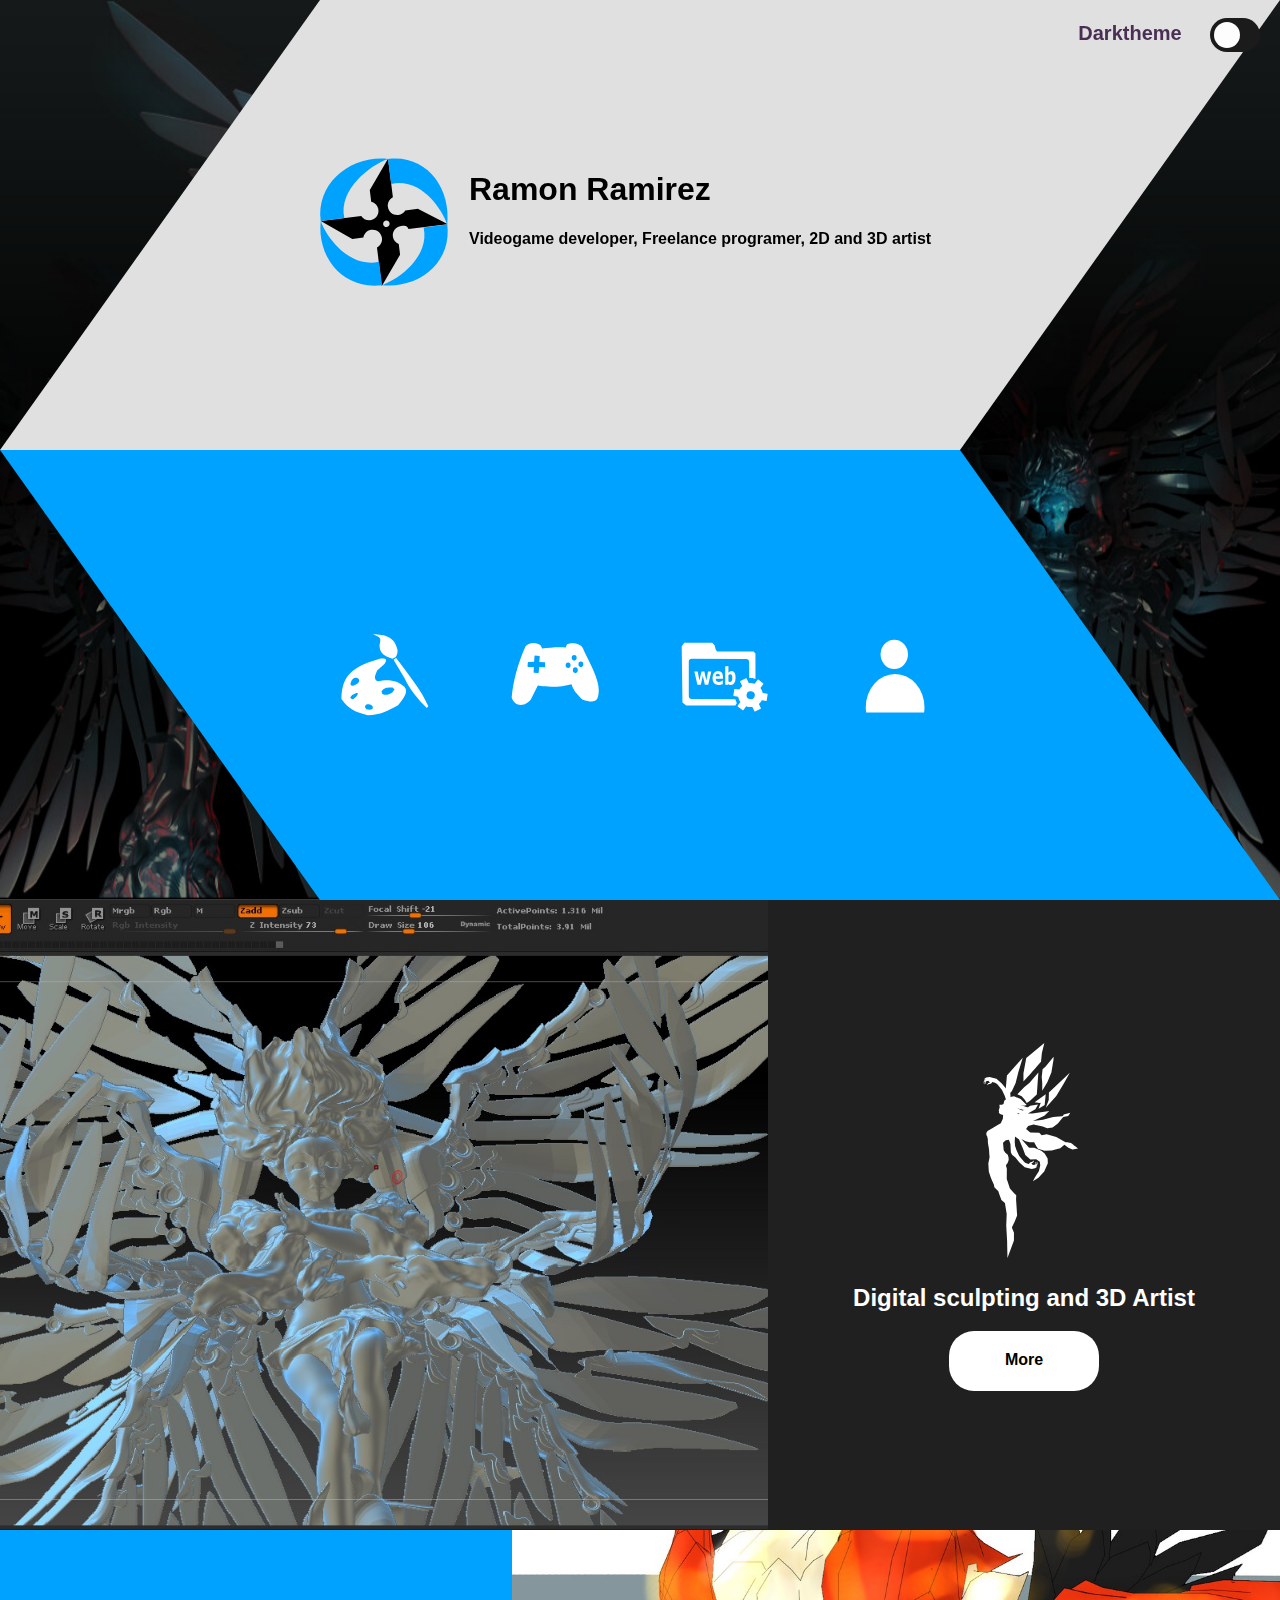
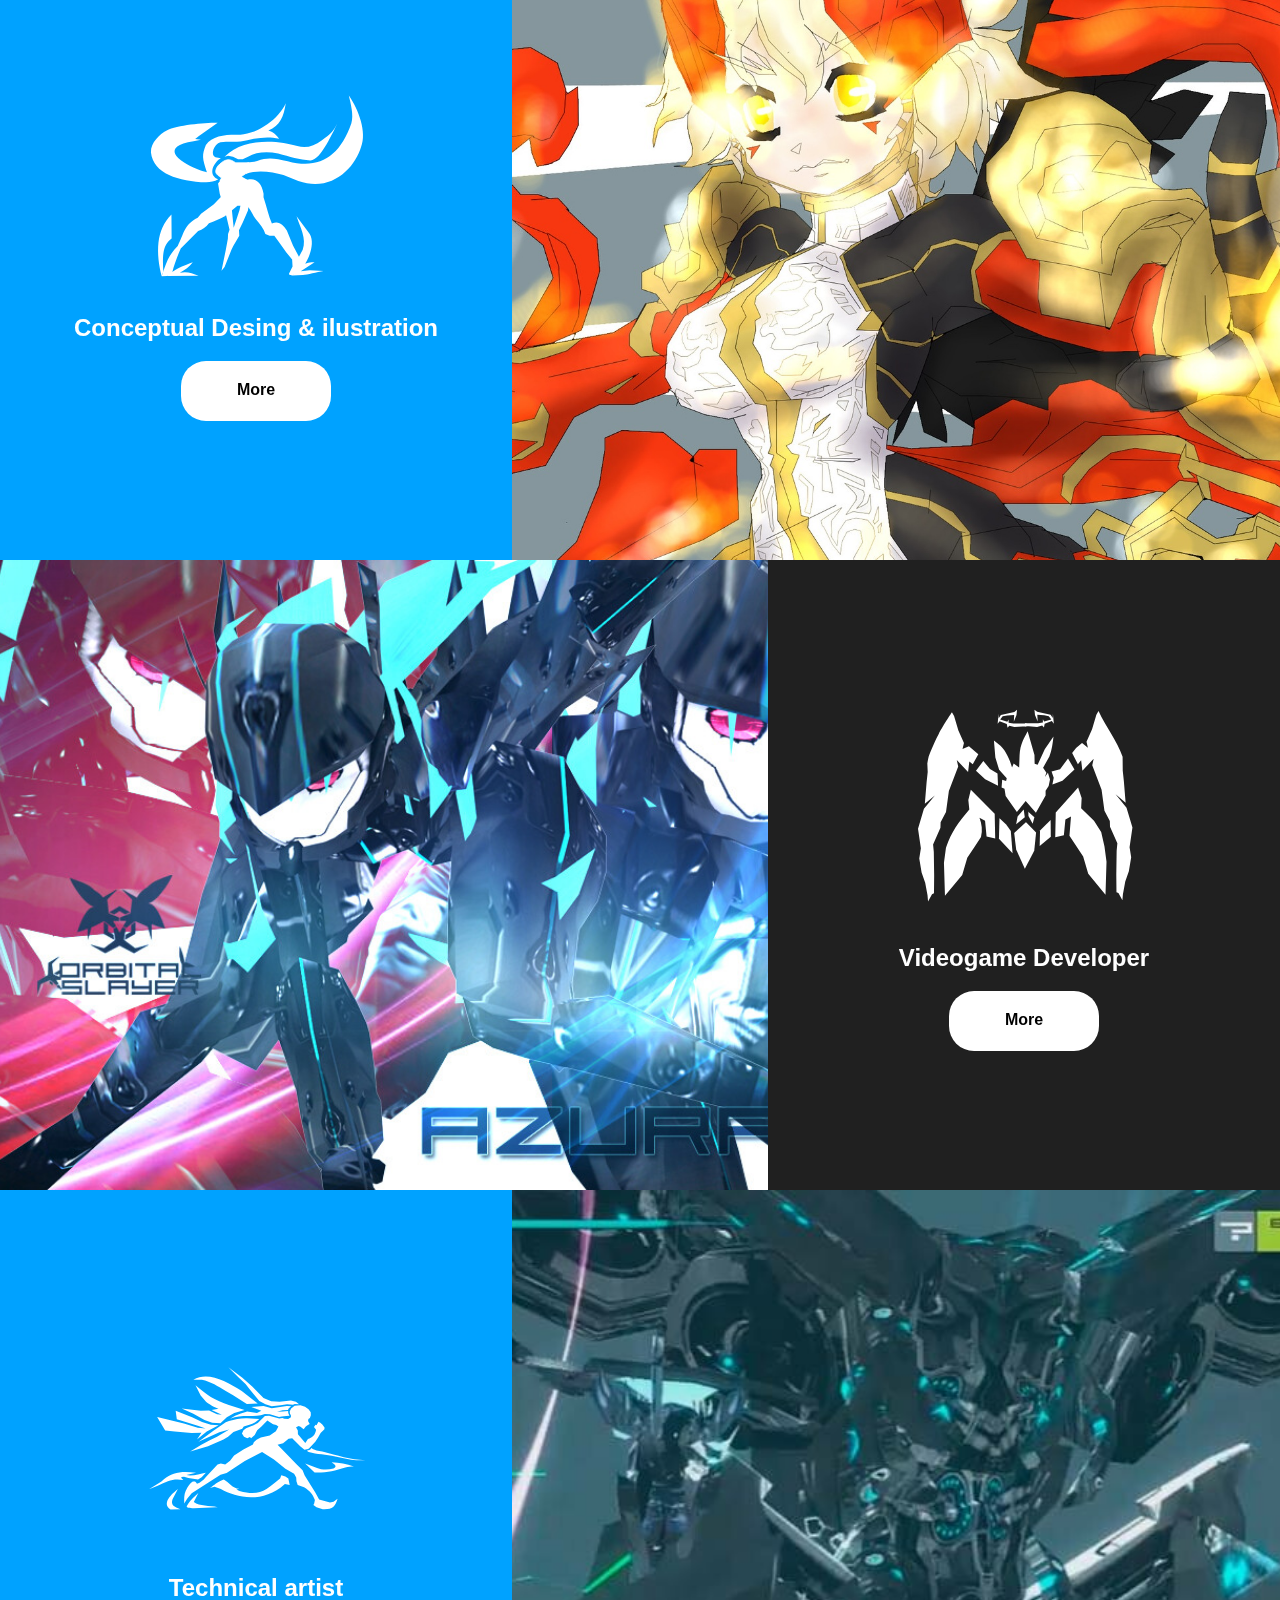
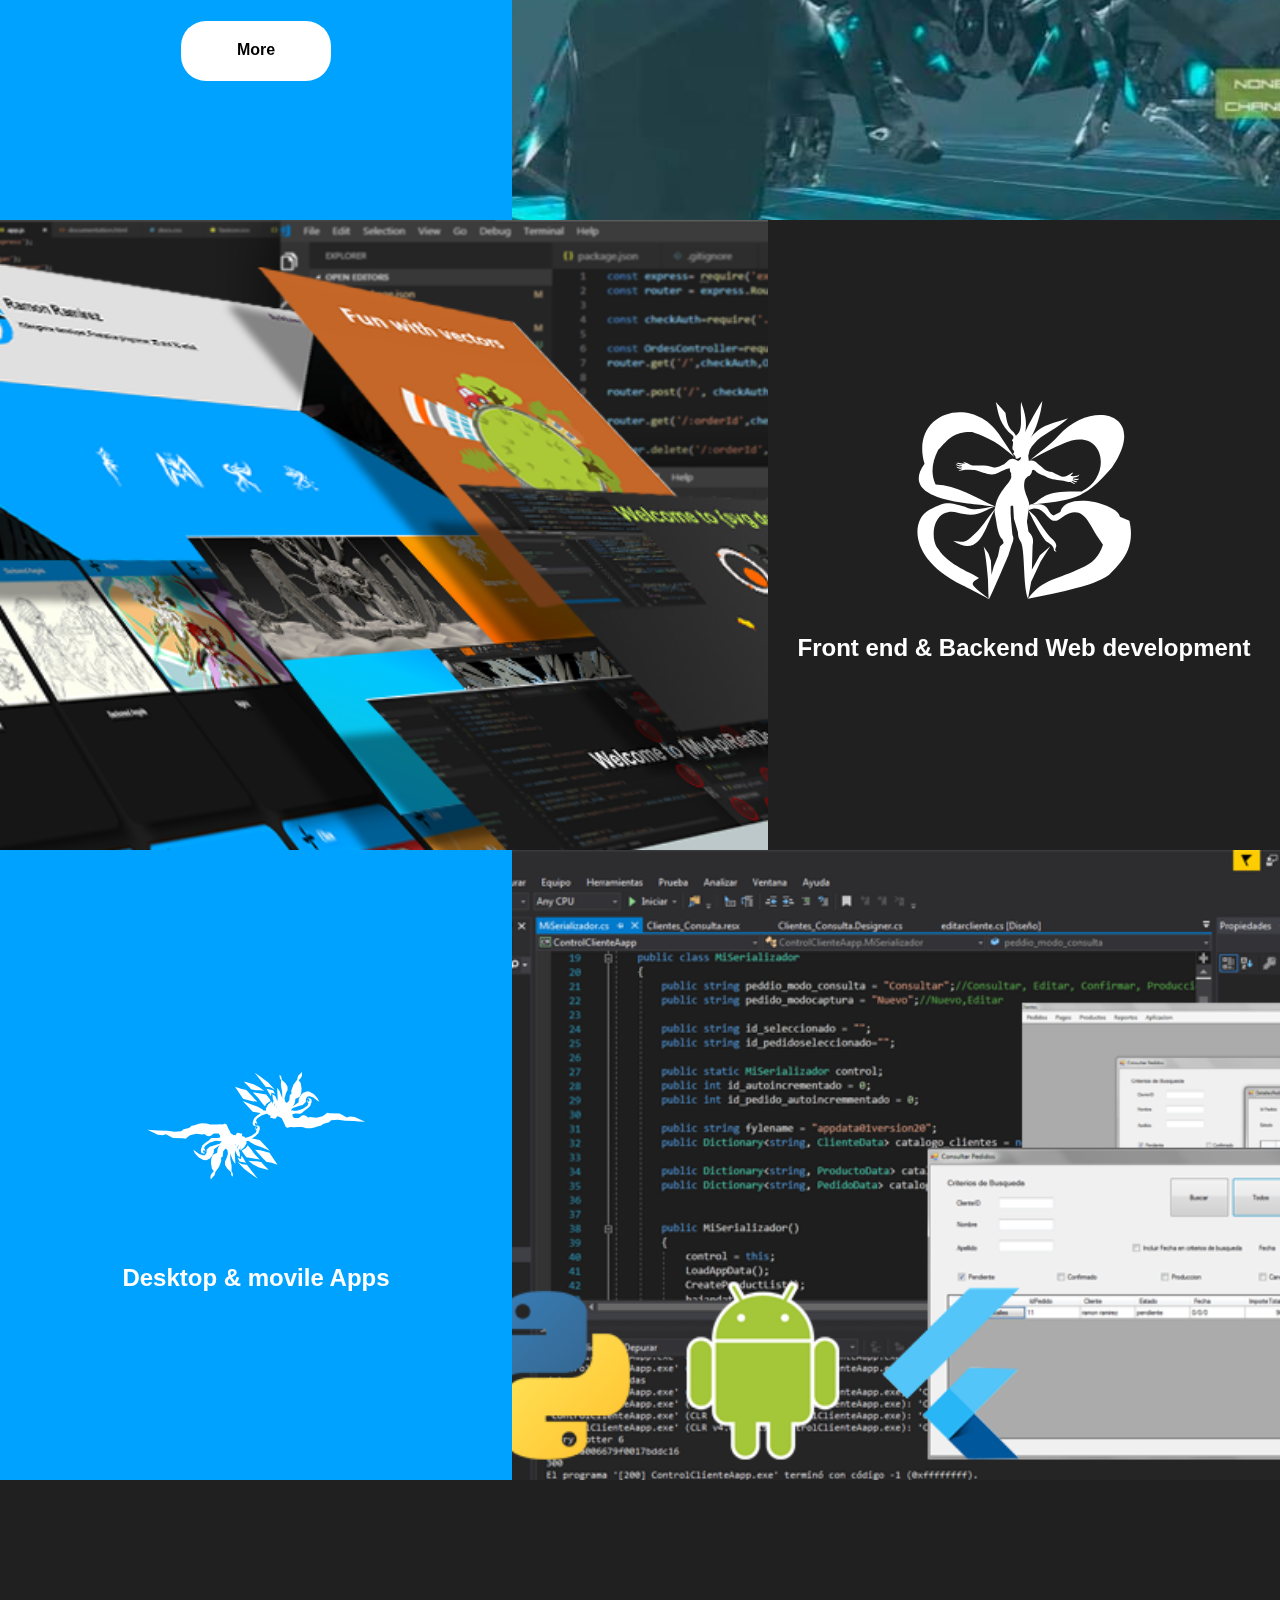
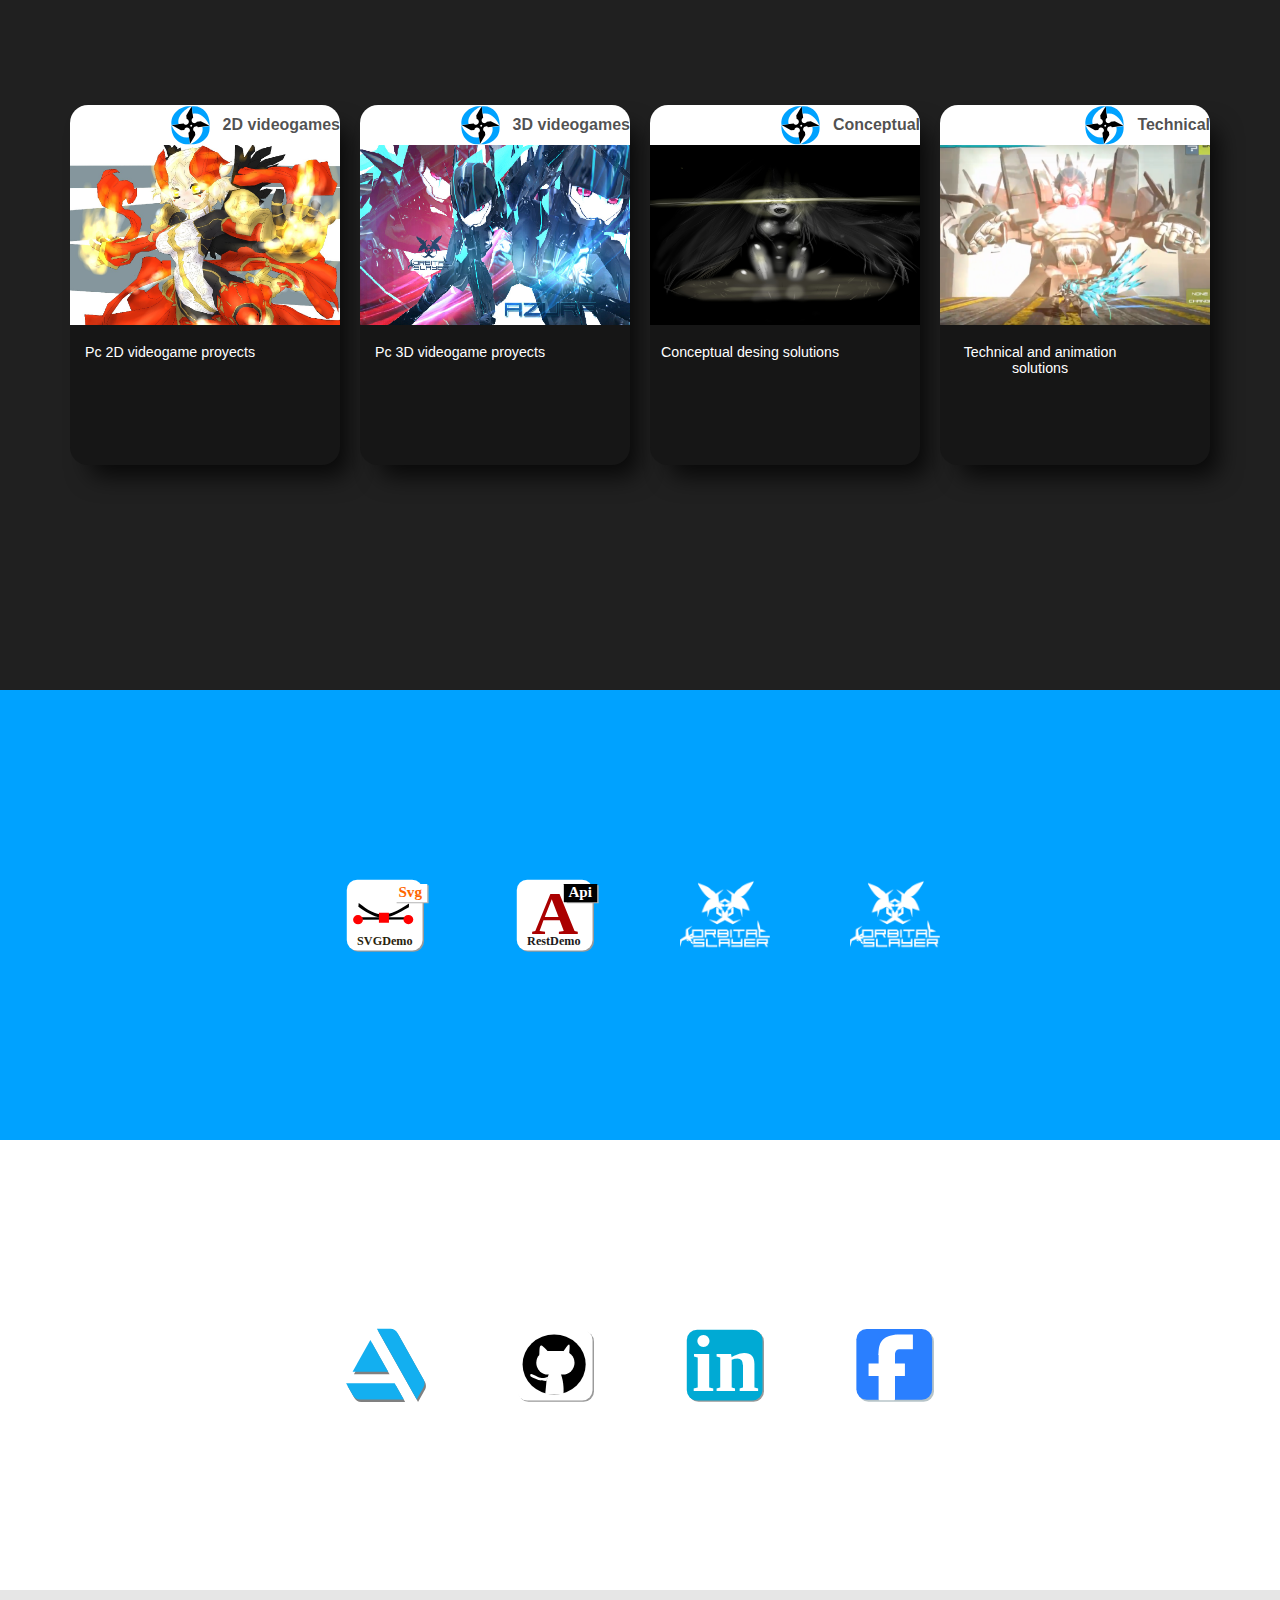
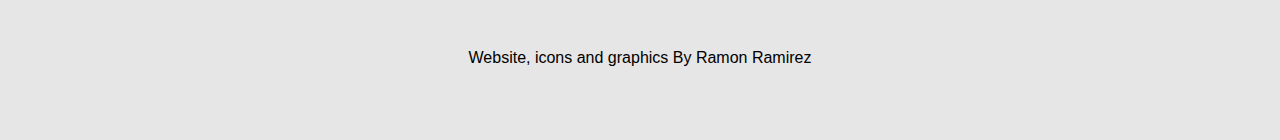
==== index.html @ 560dc627 "no relative paths" ====
<!DOCTYPE html>
<html lang="en">
<head>
    <meta charset="UTF-8">
    <meta name="viewport" content="width=device-width, initial-scale=1.0">
    <meta http-equiv="X-UA-Compatible" content="ie=edge">
    <title>Ramon Ramirez</title>
    <link rel="shortcut icon" type="image/png" href="favicon.png"/>
    <link rel="stylesheet" href="main.css">
    <link rel="stylesheet" href="slider.css">
    <link rel="stylesheet" href="cards.css">
    <link rel="stylesheet" href="zb_cards.css">
    <script src="darktheme.js" type="text/javascript"></script>
    <script src="scrollsections.js" type="text/javascript"></script>
    
</head>
<body id="viewport_object">    
    <div class=backgrond> 
            <img class="bg"  src="zb/zb5.png" alt="back">
            

    </div>  
    <div class=backgrond2 style="display:none"> 
        
    </div>    
    <div class="maincontainer">
        <div class="sliderbox" id="sliderbox" >
                    <div class="blurslidertextbox">
                        <h2 class="slidertext">Darktheme</h2>
                    </div>
                    <label class="switch">
                        <input type="checkbox" id="darktheme" onclick="filterOn()">
                        <span class="slider round"></span>
                    </label>                            
        </div>            
        <div class="mainpageheader gray" id="header">


            <div class="iconholder">
                <img class="icon" src="mainlogos/rouge2.svg" alt="icono.png">
                
            </div>
            <div class="title">
                <h1 class="pading maintitle">Ramon Ramirez</h1>
                <h2 class="pading mainsubtitle">Videogame developer, Freelance programer, 2D and 3D artist</h1>
            </div>            
            
        </div>
        <div class="paravelium blue">
                
                        <a class="smallicon" onclick="scrolltodesired('desing')" >
                            <img class="smallicon animated" src="zb/logos/art.svg" alt="icono.png">
                        </a>
                        <a class="smallicon" onclick="scrolltodesired('videogames')">
                            <img class="smallicon animated" src="zb/logos/games.svg" alt="icono.png">
                        </a>
                        <a class="smallicon" onclick="scrolltodesired('webdemos')">
                            <img class="smallicon animated" src="zb/logos/projectsicon.svg" alt="icono.png">
                        </a>
                        <a class="smallicon" onclick="scrolltodesired('social')">
                            <img class="smallicon animated" src="zb/logos/bioicon1.svg" alt="icono.png">
                        </a>
                             

        </div>
        <div class="zbcontainer" id="desing">
                <div class="zbcard" >
                        
                        <div class="midle_img">
                            <img class="zb_image" src="zb/zb1.png"></img>
            
                        </div>
                        <div class="midle black">
                                <img class="zb_logo" src="zb/logos/fairy.svg" alt="">
                                <h2>Digital sculpting and 3D Artist</h2>
                                <a class="mybuton white" href="sculpture.html">More</a>
                        </div>
                </div>
                <div class="zbcard" >
                        
                        
                        <div class="midle blue">
                                <img class="zb_logo" src="zb/logos/knifelady.svg" alt="">
                                <h2>Conceptual Desing & ilustration</h2>
                                <a class="mybuton white" href="drawworkshop.html">More</a>
                        </div>
                        <div class="midle_img">
                                <img class="zb_image" src="dw/dwimagetest.jpg"></img>
                
                        </div>
                </div>
                <div class="zbcard" id="videogames" >
                        
                        <div class="midle_img">
                            <img class="zb_image" src="img/games1.jpg"></img>
            
                        </div>
                        <div class="midle black">
                                <img class="zb_logo" src="zb/logos/golem.svg" alt="">
                                <h2>Videogame Developer</h2>
                                <a class="mybuton white" href="videogames.html">More</a>
                        </div>
                </div> 
                <div class="zbcard" >
                        
                        
                        <div class="midle blue">
                                <img class="zb_logo" src="zb/logos/hastelady.svg" alt="">
                                <h2>Technical artist</h2>
                                <a class="mybuton white" href="technicalartist.html">More</a>
                        </div>
                        <div class="midle_img">
                                <img class="zb_image" src="img/techartist.jpg"></img>
                
                        </div>
                    </div>
                <a class="zbcard">
                    <div class="midle_img">
                            <img class="zb_image" src="img/webfile.png"></img>
            
                    </div>
                    <div class="midle black">
                        <img class="zb_logo" src="zb/logos/hada.svg" alt="">
                        <h2>Front end & Backend Web development</h2>
                    </div>
                </a>  
                <a class="zbcard" >
                    <div class="midle blue">
                        <img class="zb_logo" src="zb/logos/twinfairies.svg" alt="">
                        <h2>Desktop & movile Apps</h2>
                    </div>
                    <div class="midle_img">
                        <img class="zb_image" src="img/desktopapps.png"></img>
            
                    </div>
                        
                </a>
                
        </div>
        <div class="cardcontainer black">
                <a class="card" >
                    <div class="card_title white">
                        <img class="card_icon" src="mainlogos/rouge2.svg" alt="icono.png">
                        <h3 class="card_title_text">2D videogames</h3>
                    </div>
                    <div class="cardimage_holder">
                        <img class="cardimage" src="img/carddraw.jpg" alt="cardimage">
    
                    </div>
                    <div class="card_content">
                        <p>Pc 2D videogame proyects</p>
                    </div>
                </a>
                <a class="card" >
                    <div class="card_title white">
                        <img class="card_icon" src="mainlogos/rouge2.svg" alt="icono.png">
                        <h3 class="card_title_text">3D videogames</h3>
                    </div>
                    <div class="cardimage_holder">
                        <img class="cardimage" src="img/cardgames.png" alt="cardimage">
        
                    </div>
                    <div class="card_content">
                        <p>Pc 3D videogame proyects</p>
                    </div>
                </a>  
                <a class="card" >
                    <div class="card_title white">
                        <img class="card_icon" src="mainlogos/rouge2.svg" alt="icono.png">
                        <h3 class="card_title_text">Conceptual</h3>
                    </div>
                    <div class="cardimage_holder">
                        <img class="cardimage" src="dw/d27.jpg" alt="cardimage">
            
                    </div>
                    <div class="card_content">
                        <p>Conceptual desing solutions</p>
                    </div>
                </a>
                <a class="card" >
                    <div class="card_title white" >
                        <img class="card_icon" src="mainlogos/rouge2.svg" alt="icono.png">
                        <h3 class="card_title_text">Technical</h3>
                    </div>
                    <div class="cardimage_holder">
                        <img class="cardimage" src="img/bot_card.png" alt="cardimage">
                    </div>
                    <div class="card_content">
                        <p>Technical and animation solutions</p>
                    </div>
                </a>
                
                 
                                                        
                                
        </div>         
        <div class="container blue" id="webdemos">
            <div class="projects" >
                <a class="smallicon" href="https://thatsun.github.io/svgtest/" target="_blank">
                    <img class="smallicon animated" src="img/svgdemo.svg" alt="icono.png">
                </a>
                <a class="smallicon" href="https://myapirestdemo.herokuapp.com/" target="_blank">
                    <img class="smallicon animated" src="img/apirestdemo.svg" alt="icono.png">
                </a>
                <a class="smallicon">
                    <img class="smallicon animated" src="img/ob2_white1.png" alt="icono.png">
                </a>
                <a class="smallicon">
                    <img class="smallicon animated" src="img/ob2_white1.png" alt="icono.png">
                </a>
            </div>               
                
        </div>
        <div class="container black" id="miscelaneous" style="display: none">
                <div class="projects" >
                    <a class="smallicon">
                        <img class="smallicon animated" src="img/ob2_white1.png" alt="icono.png">
                    </a>
                    <a class="smallicon">
                        <img class="smallicon animated" src="img/ob2_white1.png" alt="icono.png">
                    </a>
                    <a class="smallicon">
                        <img class="smallicon animated" src="img/ob2_white1.png" alt="icono.png">
                    </a>
                    <a class="smallicon">
                        <img class="smallicon animated" src="img/ob2_white1.png" alt="icono.png">
                    </a>
                </div>               
                    
        </div>
        <div class="container" id="social" >
            <div class="projects">
                <a class="smallicon" href="https://www.artstation.com/ramonramirez" target="_blank" >
                    <img class="smallicon animated" src="img/artsattion1.svg" alt="icono.png">
                </a>
                <a class="smallicon" href="https://github.com/thatsun" target="_blank">
                    <img class="smallicon animated" src="img/git_icon.svg" alt="icono.png">
                </a>
                <a class="smallicon" href="https://www.linkedin.com/in/ramon-ramirez-82a040b2/" target="_blank">
                    <img class="smallicon animated" src="img/linkedin_icon.svg" alt="icono.png">
                </a>
                <a class="smallicon" href="https://www.facebook.com/luxzord122" target="_blank">
                    <img class="smallicon animated" src="img/facebook_icon2.svg" alt="icono.png">
                </a>
            </div>               
                    
        </div>        
        <div class="container blue" id="about" style="display: none">

            <div class="projects">
                <a class="smallicon" href="/pdf/cv2020ramonramirez.pdf" target="_blank">
                    <img class="smallicon animated" src="img/cvcoder_icon.svg" alt="cv.svg">
                </a>
                <a class="smallicon" href="/pdf/cv2020ramonramirezartes.pdf" target="_blank">
                    <img class="smallicon animated" src="img/cvartist_icon.svg" alt="cv.svg">
                </a>
                <a class="smallicon" href="/gameplay.html" target="_blank">
                    <img class="smallicon animated" src="img/videoreel_icon.svg" alt="icono.png">
                </a>               
            </div>
            
            
        </div>  
        
                                             
                    
        
        <div class="foooter" id="footer">
            <p>Website, icons and graphics By Ramon Ramirez</p>
            

        </div>
    

    </div>
    

    
    
</body>
</html>
---- main.css ----
html,body{

    margin: 0;
    padding: 0;
    font-family: sans-serif;    
    width: 100%;
    scroll-behavior: smooth;
}
html{
    
    background-color: rgb(255, 255, 255);

}
body{
    background-color: rgb(219, 231, 228);
    
    height: auto;
   

}
.videocontainer{
    display: flex;
    flex-direction: row;
    justify-content: center;
    text-align: center;
    align-items: center;
    background-color: black;
}
.pulpito{
    position: absolute;
    left: 0;
    bottom: 0;
    height: 20vh;
    margin: 0;
    padding: 0;
    display: none;
    transform: translate(-20px,0px);
    opacity: 0;
    transition: 0.5s;
    
}
.pulpito:hover{
    opacity: 1;
    transition: 0.5s;
}
.backgrond{
    position: fixed;
    top: 0;
    left: 0;
    z-index: 500;
    width: 100%;
    height: 100%;
    margin: 0;
    padding: 0;
   
    
}
.backgrond2{
    position: fixed;
    top: 0;
    left: 0;
    z-index: 799;
    width: 100%;
    height: 100%;
    margin: 0;
    padding: 0;
    overflow: hidden;
    background-color: rgba(19, 19, 19, 0.685);
    overflow: hidden;
    display: flex;
    justify-content: center;
    flex-direction: column;
}
.bg{    
    top: 0;
    left: 0;    
    width: 100%;
    height: 100%;
    margin: 0;
    padding: 0;
}
.myheader,.foooter, .container,.projects{
    display: flex;
    flex-direction: row;
    align-content: center;
    justify-content: center;
    text-align: center;  
    align-items: center;
    flex-wrap: wrap;   
    
}
.foooter{
    display: flex;
    flex-direction: column;
    text-align: center;
    justify-content: center;
    
    
}
.foooter > p{
    line-height: 20px;
    height: 34px;
    padding: 0;
    margin: 0;
    font-size: 1em;

}
.maincontainer{    
    padding: 0;
    margin: 0;
    width: 100%;
    height: auto;
    position: absolute;
    z-index: 801;
    display: flex;
    flex-direction: column;
    
    
}
.mainpageheader{
    display: flex;
    flex-direction: row;
    align-content: center;
    justify-content: center;
    text-align: center;  
    align-items: center;
    height: 50vh;
    width: 100%;
    margin: 0;
    padding: 0;
    overflow: hidden;
    flex-wrap: wrap;
}
.paravelium{
    display: flex;
    flex-direction: row;
    align-content: left;
    justify-content: center;
    text-align: center;  
    align-items: center;
    height: 50vh;
    width: 100%;
    margin: 0;
    padding: 0;
    overflow: hidden;
    flex-wrap: wrap;
    clip-path: polygon(0% 0%, 75% 0%, 100% 100%, 25% 100%);
}
.p{
    text-decoration: none;
}
.orange{
    background-color: rgb(19, 147, 197);
    color: white;
}
.gray{
    background-color: rgb(224, 224, 224);
    clip-path: polygon(25% 0%, 100% 0%, 75% 100%, 0% 100%);
}
.grey{
    background-color: rgb(24, 24, 24);
    color: rgb(0, 0, 0);
}
.white{
    background-color: rgb(255, 255, 255);
    color: rgb(0, 0, 0);
}
.black{
    background-color: rgb(32, 32, 32);
    color: white;
}
.blue{
    background-color: rgb(0, 162, 255);
    color: white;
    font-weight: bold;
}
.red{
    background-color: rgb(216, 14, 14);
    color: white;
    font-weight: bold;
}
.redish{
    background-color: rgb(180, 28, 8);
    color: white;
    font-weight: bold;
}
.title{
    width: 40vw;
    height: auto;
    max-height: 20vh;
    min-height: 150px;
    
    justify-content: left;
    align-content: right;
    text-align: left;
    display: block;
}
.pading{
    padding-left: 10px;
}
.container{
    height: 50vh;
    width: 100%;
    margin: 0;
    padding: 0;
    min-height: 50vh;
    overflow: hidden;
    

}
.myheader,.foooter{
    
    height: auto;
    max-height: 20vh;
    min-height: 150px;
}
.myheader{
    background-color: rgb(223, 223, 223);
}
.foooter{   
    
    background-color: rgb(230, 230, 230);
    
}
.gradientsilver{
    background: rgb(156,156,156);
    background: linear-gradient(56deg, rgba(156,156,156,1) 0%, rgba(177,177,177,1) 13%, rgba(199,199,199,1) 81%, rgba(223,223,223,1) 100%);

}
.iconholder,.icon{
    height: auto;
    max-height: 20vh;
    min-height: 150px;

}
.projects{
    height: 10vh;
    width: 100vw;
    padding: 0;
    margin: 0;

}

.smallicon{
    height: 10vh;
    height: 10vh;

}
.animated{
    
    transform: scale(1);
    padding-left: 40px;
    padding-right: 40px;
    transition: 0.5s;
    background-color: rgba(0, 0, 0, 0);
}
.animated:hover{
    cursor: pointer;
    transform: scale(1.5);    
    transition: 0.5s;
}
a{
    text-decoration: none;
    
}
.mainsubtitle{
    font-size: 1em;

}
@media only screen and (max-width: 1000px) {
    .maintitle{
        font-size: 1.8em;
        line-height: 1.5em;
        padding: 0;
        margin: 0;

    }
    .mainsubtitle{
        font-size: 0.9em;
        padding: 0;
        margin: 0;

    }
    .title{
        width: 80vw;
        height: 15vh;        
        text-align: center;        
        display: block;
        
        
         
    }
    .myheader{
       
        height: auto;
        max-height: 80vh;
        min-height: 80vh;   
        flex-direction: column;
        
    }
    .icon,.iconholder{        
        height: auto;
        max-height: 50vh;
        min-height: 50vh;  
        width: 50vh;

    }
    .smallicon{
        height: 20vh;
        width: 20vh;

    }
    .projects{
        flex-wrap: wrap;
    }
    .animated{
        height: 10vw;
        width: 10vw;

    }
    .animated{
    
        transform: scale(1);
        padding-left: 5vw;
        padding-right: 5vw;
        transition: 0.5s;
        background-color: rgba(0, 0, 0, 0);
    }
    .container,.mainpageheader{
        height: 70vh;
    }
    .paravelium{
        height: 70vh;
        flex-direction: row;
        justify-content: center;
        clip-path: polygon(0% 0%, 75% 0%, 100% 100%, 25% 100%);
        
    
    }
}

@media only screen and ( max-aspect-ratio: 1/1 ){
    .paravelium{
        height: 70vh;
        flex-direction: column;
        justify-content: center;
        align-content: center;
        text-align: center;
        align-items: center;
        justify-content: center;
        
    
    }
    .maintitle{
        font-size: 1.8em;
        line-height: 1.5em;
        padding: 0;
        margin: 0;

    }
    .mainsubtitle{
        font-size: 0.9em;
        padding: 0;
        margin: 0;

    }
    .title{
        width: 80vw;
        height: 15vh;        
        text-align: center;        
        display: block;
        
        
         
    }
    .myheader{
       
        height: auto;
        max-height: 80vh;
        min-height: 80vh;      
        flex-direction: column;
        
        

    }
    .icon,.iconholder{        
        height: auto;
        max-height: 20vh;
        min-height: 20vh;  
        width: 20vh;

    }
    .smallicon{
        height: 20vw;
        width: 20vw;

    }
    .projects{
        flex-wrap: wrap;
    }
    .animated{
        height: 20vw;
        width: 20vw;

    }
    .animated{
    
        transform: scale(1);
        padding-left: 5px;
        padding-right: 5px;
        transition: 0.5s;
        background-color: rgba(0, 0, 0, 0);
    }
    .container,.mainpageheader{
        height: 100%;
    }
    .gray{
        clip-path: inset(0 0 0 0);
    }

}
@media only screen and ( orientation:portrait ) {
    .maintitle{
        font-size: 1.8em;
        line-height: 1.5em;
        padding: 0;
        margin: 0;

    }
    .mainsubtitle{
        font-size: 0.9em;
        padding: 0;
        margin: 0;

    }
    .title{
        width: 80vw;
        height: 15vh;        
        text-align: center;        
        display: block;
        
        
         
    }
    .myheader{
       
        height: auto;
        max-height: 70vh;
        min-height: 70vh;   
        flex-direction: column;
        

    }
    .icon,.iconholder{        
        height: auto;
        max-height: 40vh;
        min-height: 40vh;  
        width: 40vh;

    }
    .smallicon{
        height: 30vw;
        width: 30vw;

    }
    .projects{
        flex-wrap: wrap;
    }
    .animated{
        height: 20vw;
        width: 20vw;

    }
    .paravelium{
        height: 60vh;
        flex-direction: column;
        align-content: center;
        text-align: center;
        align-items: center;
        justify-content: center;
        clip-path: inset(0 0 0 0);
        
        
    
    }
    .animated{
    
        transform: scale(1);
        padding-left: 5px;
        padding-right: 5px;
        transition: 0.5s;
        background-color: rgba(0, 0, 0, 0);
    }
    .container,.mainpageheader{
        height: 70vh;
    }
    .gray{
        clip-path: inset(0 0 0 0);
    }
    .backgrond2,.bg{
        width: 200%;
        height: 100%;
        position: absolute;
        left: -50%;
    }
}
---- slider.css ----
.switch {
    position: relative;
    display: inline-block;
    width: 60px;
    height: 34px;
}
  
  /* Hide default HTML checkbox */
.switch input {
    opacity: 0;
    width: 0;
    height: 0;
}
  
  /* The slider */
.slider {
    position: absolute;
    cursor: pointer;
    top: 0;
    left: 0;
    right: 0;
    bottom: 0;
    background-color:  rgb(27, 27, 27);
    -webkit-transition: .4s;
    transition: .4s;
}
  
.slider:before {
    position: absolute;
    content: "";
    height: 26px;
    width: 26px;
    left: 4px;
    bottom: 4px;
    background-color:  rgb(253, 253, 253);
    -webkit-transition: .4s;
    transition: .4s;
}
  
input:checked + .slider {
    background-color: rgba(12, 12, 12, 0.87);
}
  
input:focus + .slider {
    box-shadow: 0 0 1px  rgb(44, 46, 44);
}
  
input:checked + .slider:before {
    -webkit-transform: translateX(26px);
    -ms-transform: translateX(26px);
    transform: translateX(26px);
}
  
  /* Rounded sliders */
.slider.round {
    border-radius: 34px;
}
  
.slider.round:before {
    border-radius: 50%;
}
.slidermenu{
    position: absolute;
    display: flex;
    width: 200px;
    flex-direction: column;
    justify-content: right;
    
}
.sliderbox {
    top: 2vh;
    right: 50px;
    position: absolute;
    z-index: 900;
    display: flex;
    width: 250px;
    height: 50px;
    flex-direction: row;
    justify-content: right;
    transform: translate(30px);
    overflow: hidden;
    
}
.slidertext {
    display: block;
    font-family: 'Segoe UI', Tahoma, Geneva, Verdana, sans-serif;
    font-size: 20px;
    width: 200px;
    color: rgb(74, 47, 85);

}
.blurslidertextbox{
    display: flex;
    height: 30px;
    flex-direction: column;
    justify-content: center;
    text-align: center;
    align-content: center;
    transform: translate(20px);


}
@media only screen and ( orientation:portrait ) {
    .slidertext{
        display: none;
        
    }
    .sliderbox{
        width: 100px;
    }
}
---- cards.css ----
.card{
    cursor: pointer;
    border-radius: 2vh;
    height: 360px;    
    width: 270px;    
    display: flex;
    flex-direction: column;
    justify-content: right;
    text-align: center;
    overflow: hidden;

    margin: 10px;

    -webkit-box-shadow: 14px 17px 23px -6px rgba(0,0,0,0.75);
    -moz-box-shadow: 14px 17px 23px -6px rgba(0,0,0,0.75);
    box-shadow: 14px 17px 23px -6px rgba(0,0,0,0.75);

    background-color: rgb(22, 22, 22);
}
.card_title{
    height: 40px;
    width: 270px;
    
    
    display: flex;
    flex-direction: row;
    align-content: center;
    justify-content: right;
    text-align: center;
    align-items: center;

}
.cardimage_holder,.cardimage{
    width: 270px;
    
    height: 180px;
    

}
.card_content{
    margin: 5px;
    width: 250px;
    height: 100px;
    font-size: 0.89em;
    display: flex;
    justify-content: right;
    flex-direction: column;
    margin-left: auto;
    margin-right: auto;
    

}
.card_content > p{
    color: white;
    text-decoration: none;

}
.card_title > h3{
    
    text-decoration: none;
    font-size: 0.8em;
}
.card:hover{
    transform: scale(1.05);
    transition: 0.5s;
}
.card_title_text{
    color: rgba(15, 15, 15, 0.74);
    font-weight: bold;
    font-size: 1em;
}
.card_icon{
    height: 5vh;
    width: 5vh;
    margin-right: 10px;
    margin-left: 20px;


}
.cardcontainer{
    display: flex;
    align-content: center;
    align-items: center;
    justify-content: center;
    flex-direction: row;
    height: auto;
    width: 100%;
    margin: 0;
    padding: 0;
    min-height: 400px;
    overflow: hidden; 
    flex-wrap: wrap;

}
.galeria{
    display: flex;
    align-content: center;
    align-items: center;
    justify-content: center;
    flex-direction: row;
    height: auto;
    width: 100%;
    margin: 0;
    padding: 0;
    min-height: 50vh;
    overflow: hidden; 
    flex-wrap: wrap;

}
.card_content>p{
    font-size: 0.8em;
}
@media only screen and ( max-aspect-ratio: 3/2 ){
    .card{
        height: 360px;
        width: 270px;
    }
    .card_content{
        height: 100px;
        width: 270px;
        
        
        
    }
    .card_title > h3{
    
        
        font-size: 1em;
    }
    .cardcontainer{
        flex-direction: row;
        height: auto;
        min-height: 90vh;
        flex-wrap: wrap;
    
    }
    .cardimage_holder,.cardimage{
        width: 270px;
    
        height: 180px;
    
    }
    .card_title{
        height: 40px;
        width: 270px;
    }
    .card_content>p{
        font-size: 1em;
        width: 200px;
    
        height: 50px;
    }
}
@media only screen and ( orientation:portrait ){
.card{
    width: 60vw;
    height: 80vw;
}
.card_content{
    height: 35vw;
    width: 40vw;
    
   
    
}
.card_content>p{
    font-size: 1.2em;
}
.cardcontainer{
    flex-direction: column;
    height: auto;
    min-height: 90vh;

}
.cardimage_holder,.cardimage{
    height: 38vw;
    width: 60vw;

}
.card_title{
    height: 10vw;
    width: 60vw;
}
}
---- zb_cards.css ----
.zbcontainer{
    display: flex;
    flex-direction: column;    
    padding: 0;
    margin: 0;
    width: 100%;

}
.zbcard{
    display: flex;
    flex-direction: row;
    justify-content: center;
    text-align: center;
    overflow: hidden;
    height: 70vh;
    width: 100%;
    

}
.midle{
    display: flex;
    flex-direction: column;
    justify-content: center;
    text-align: center;
    align-items: center;
    height: 100%;
    width: 40%;
    overflow: hidden;
}
.midle_img{
    display: flex;
    flex-direction: column;
    justify-content: center;
    text-align: center;
    align-items: center;
    height: 100%;
    width: 60%;
    overflow: hidden;
}
.zb_logo{
    height: 25vh;
    width: 25vh;
}
.zb_image{
    height: 80vh;
    width: auto;

}
.mybuton{
    height:60px;
    width: 150px;
    border-radius: 25px;
    box-shadow: 10px;
    line-height: 3.6em;
    font-size: 1em;
    cursor: pointer;
    font-weight: bold;
    transition: 0.25s;

}
.mybuton:hover{
    transform: scale(1.1);
    transition: 0.25s;


}
.gradient_blue{
    color: white;
    background: rgb(0,181,255);
    background: linear-gradient(24deg, rgba(0,181,255,1) 0%, rgba(8,198,238,1) 42%, rgba(0,198,255,1) 81%, rgba(0,168,255,1) 100%);
}
.gradient_orange{
    color: white;
    background: rgb(255,102,0);
    background: linear-gradient(24deg, rgba(255,102,0,1) 0%, rgba(252,153,1,1) 42%, rgba(255,196,0,1) 81%, rgba(255,145,0,1) 100%);
}
.gradient_pink{
    color: white;
    background: rgb(255,0,95);
    background: linear-gradient(72deg, rgba(255,0,95,1) 0%, rgba(255,0,121,1) 26%, rgba(254,2,113,1) 52%, rgba(240,45,118,1) 100%);
}
@media only screen and ( orientation: portrait ){
    .zbcard{
        flex-direction: column;
        height: auto;
        min-height: auto;

    }
    .midle{
        width: 100%;
        height: 60vh;
    
    }
    .midle_img{
        width: 100%;
        height: 60vh;

    }

}
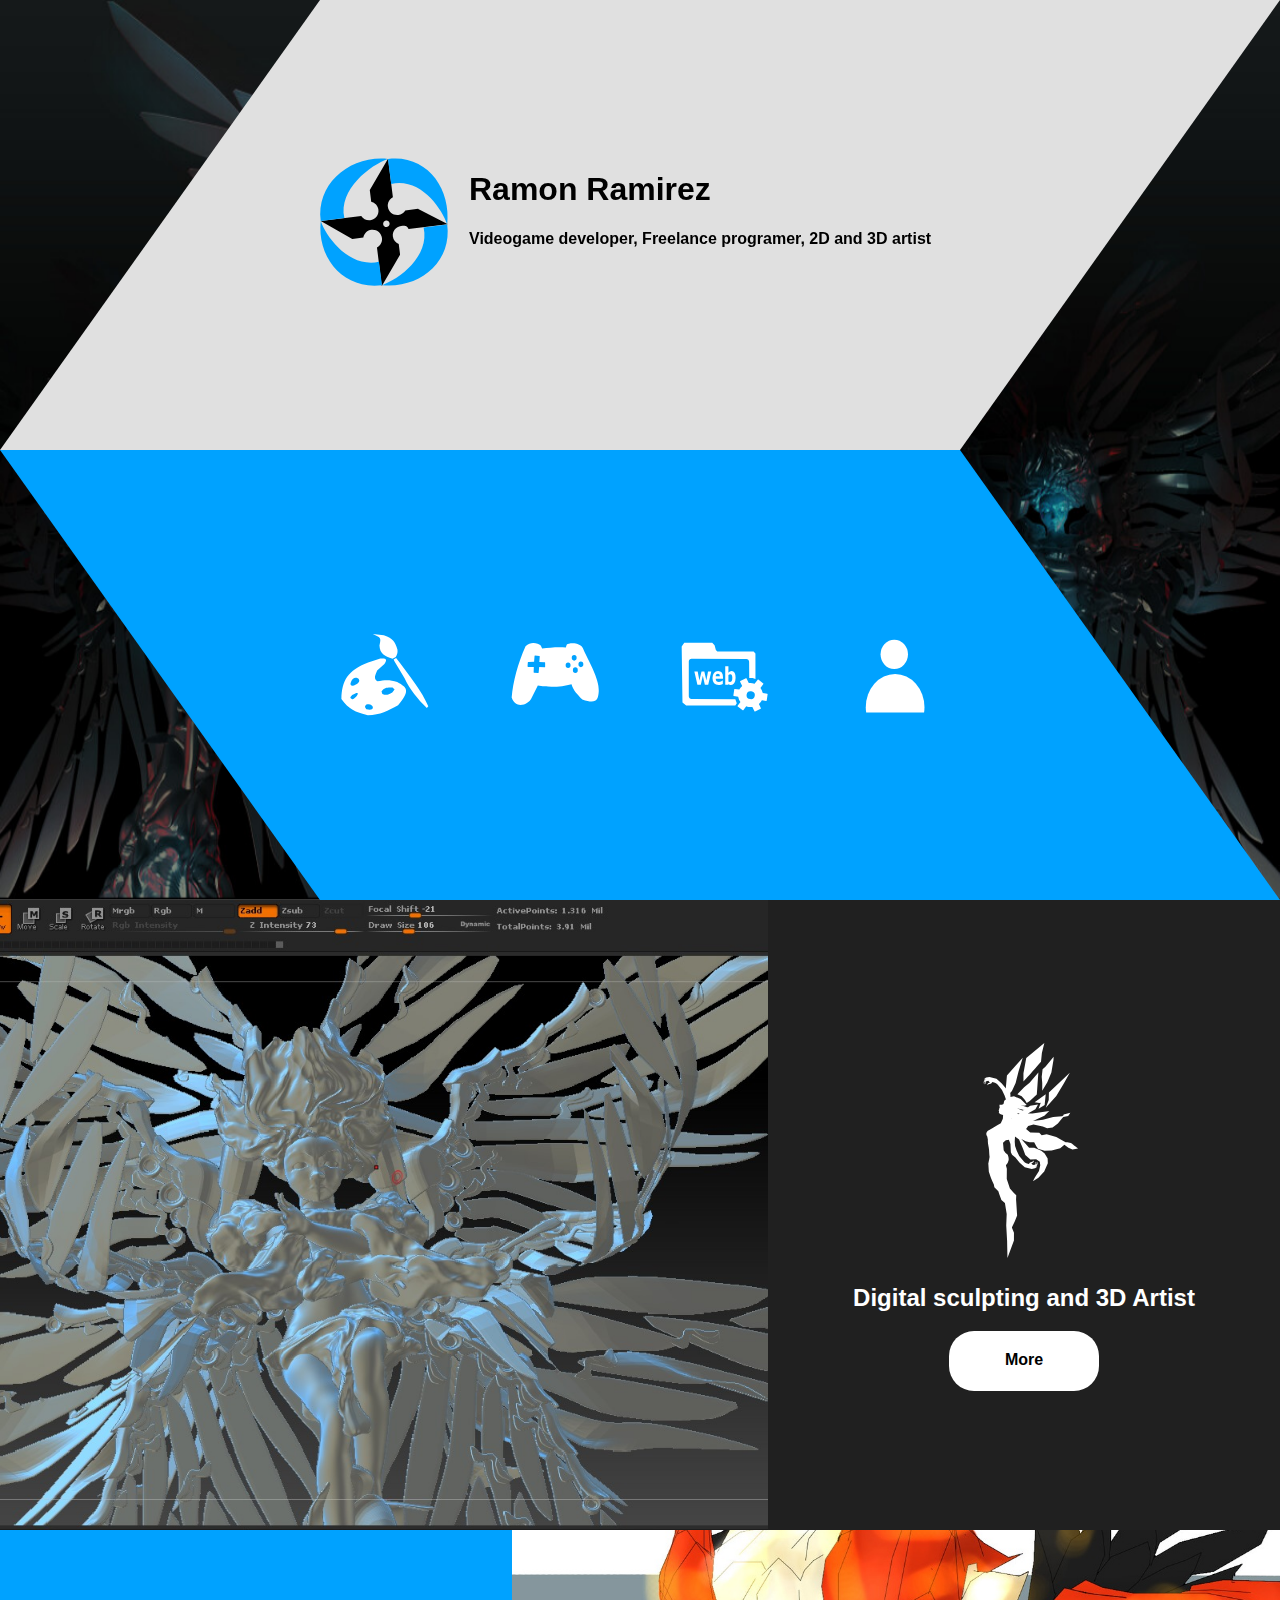
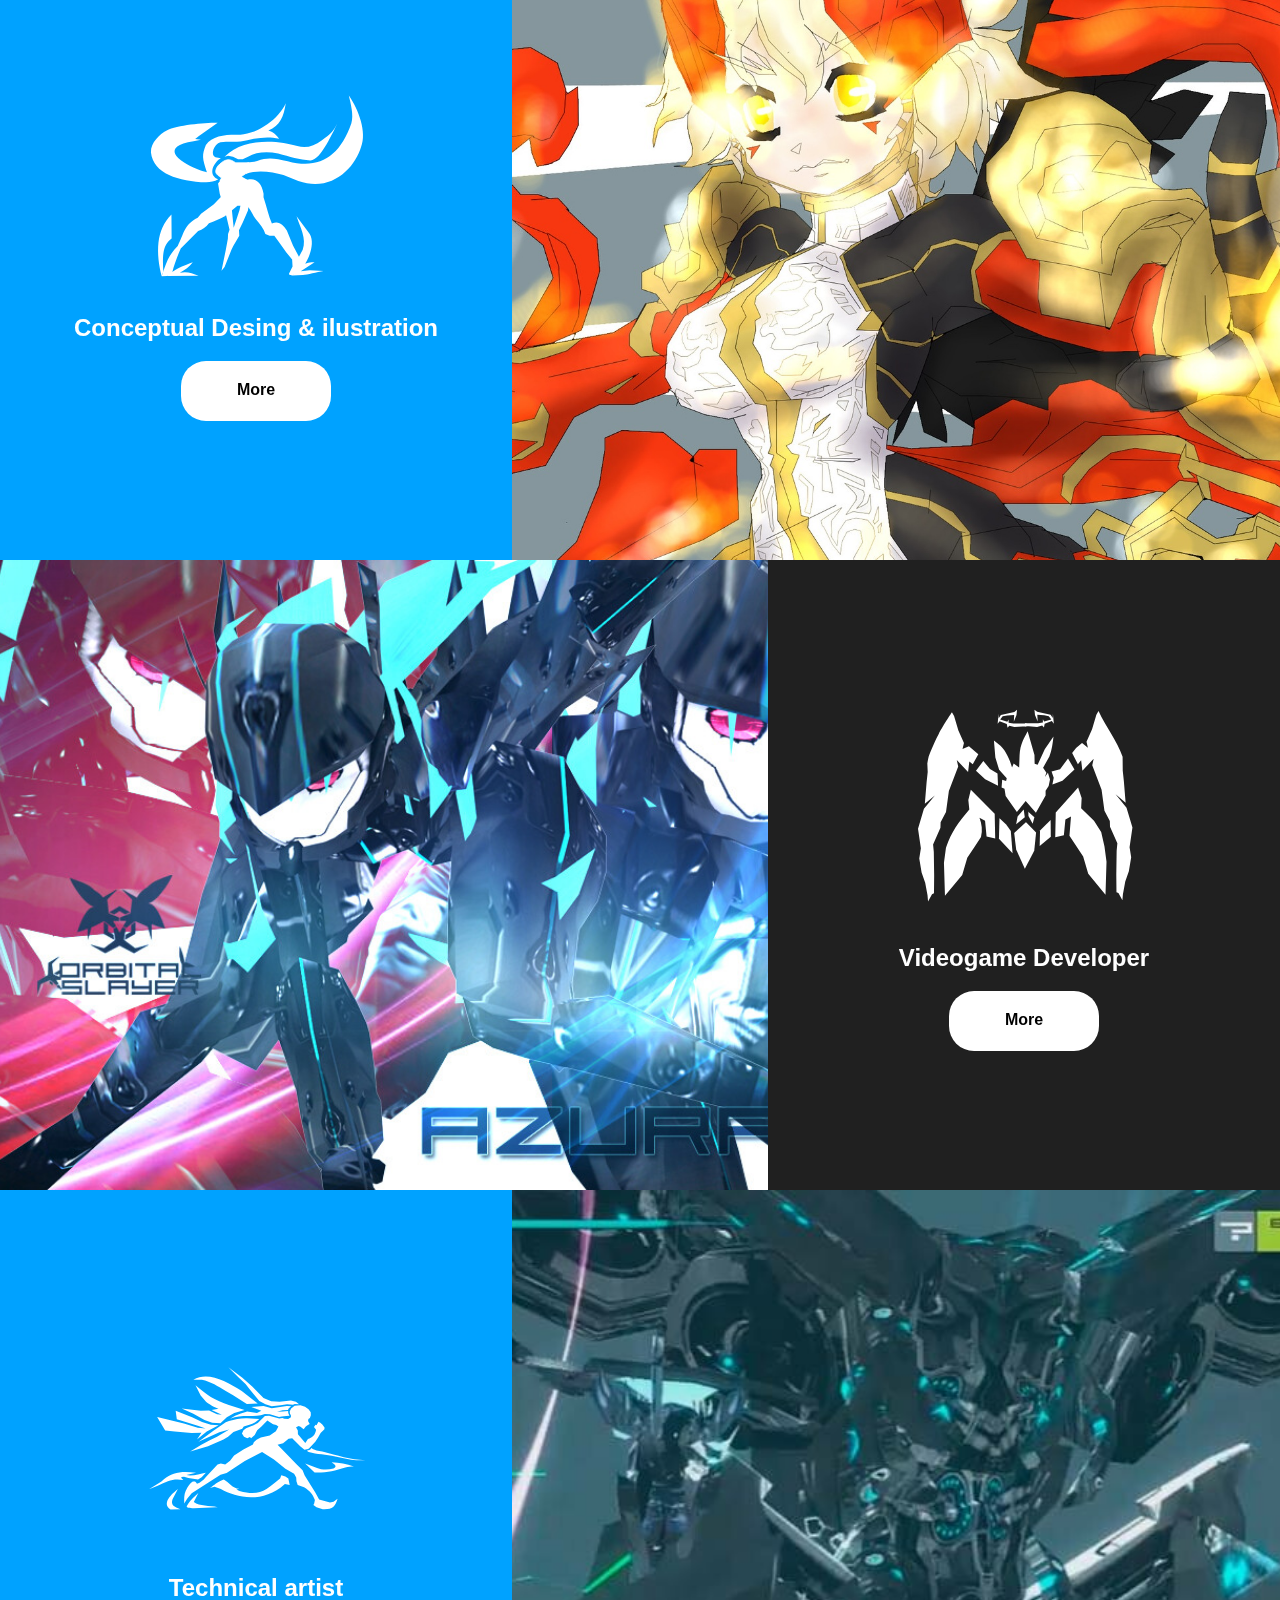
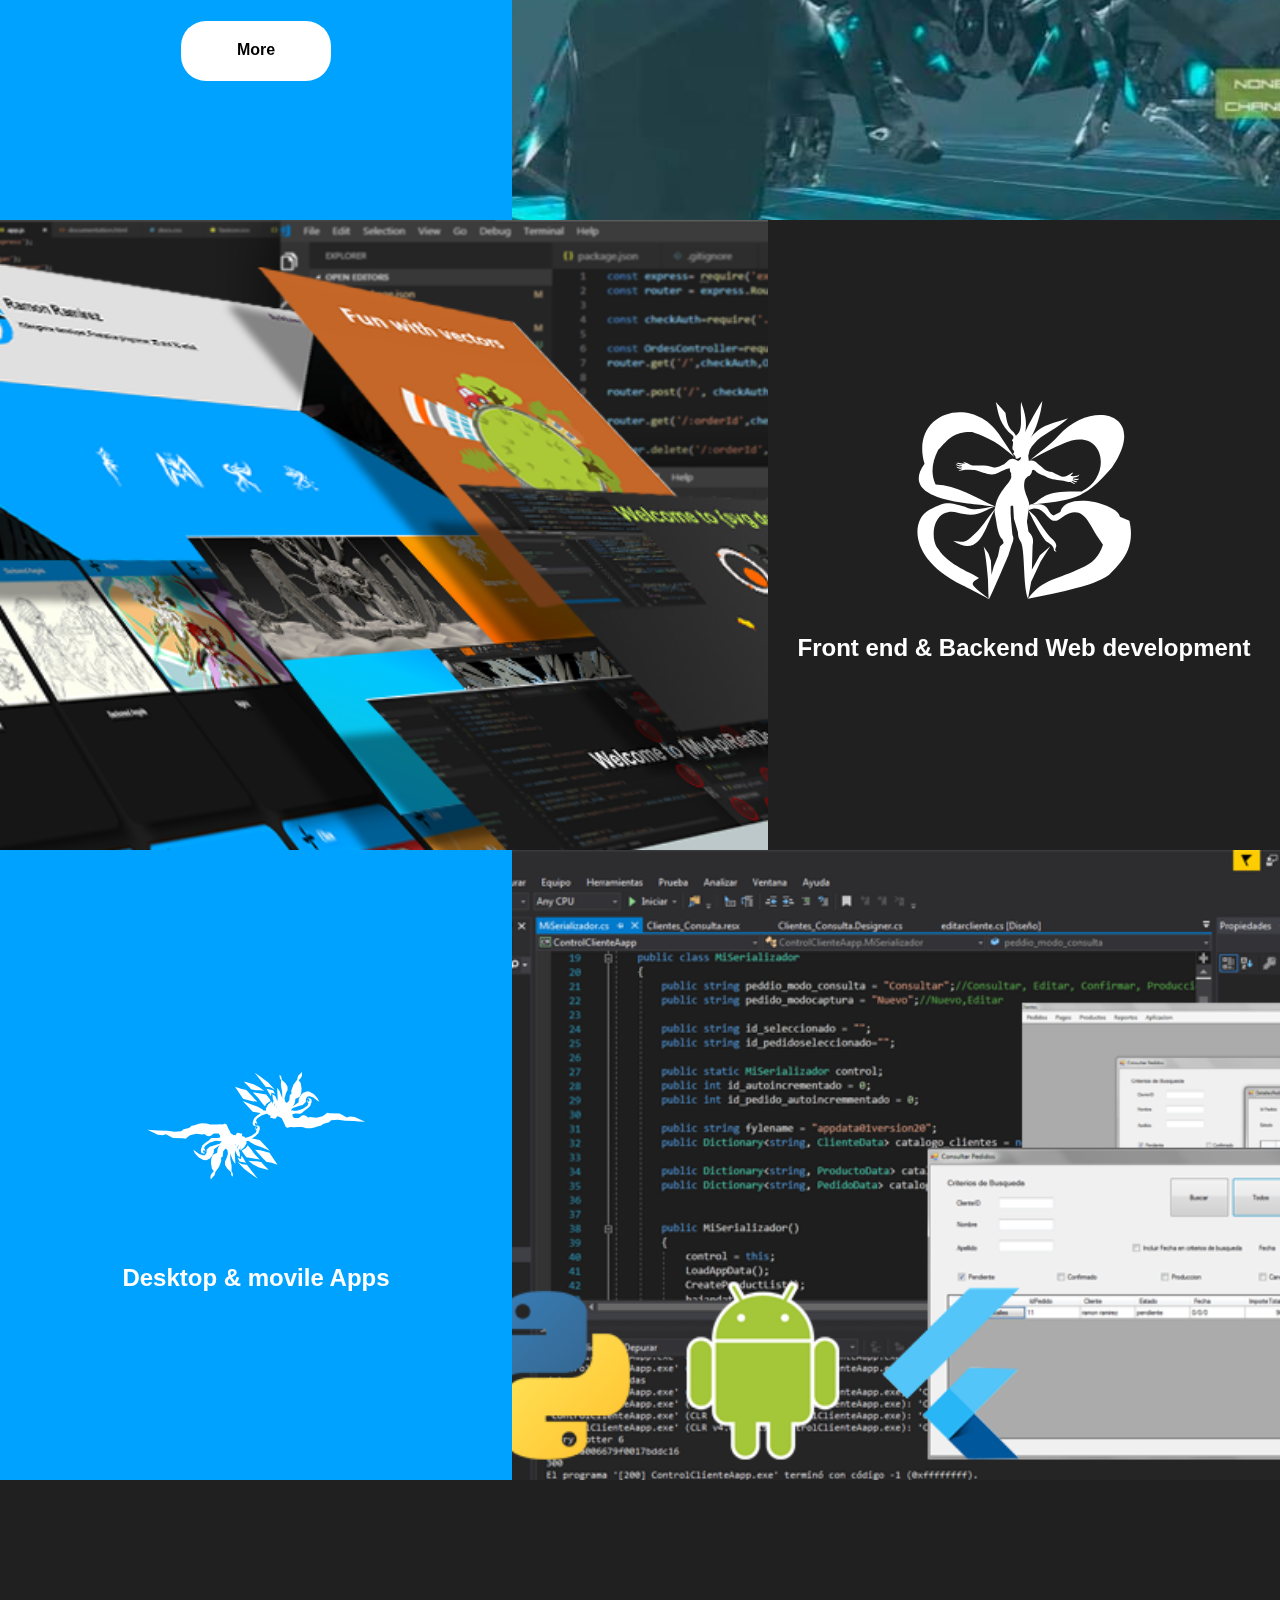
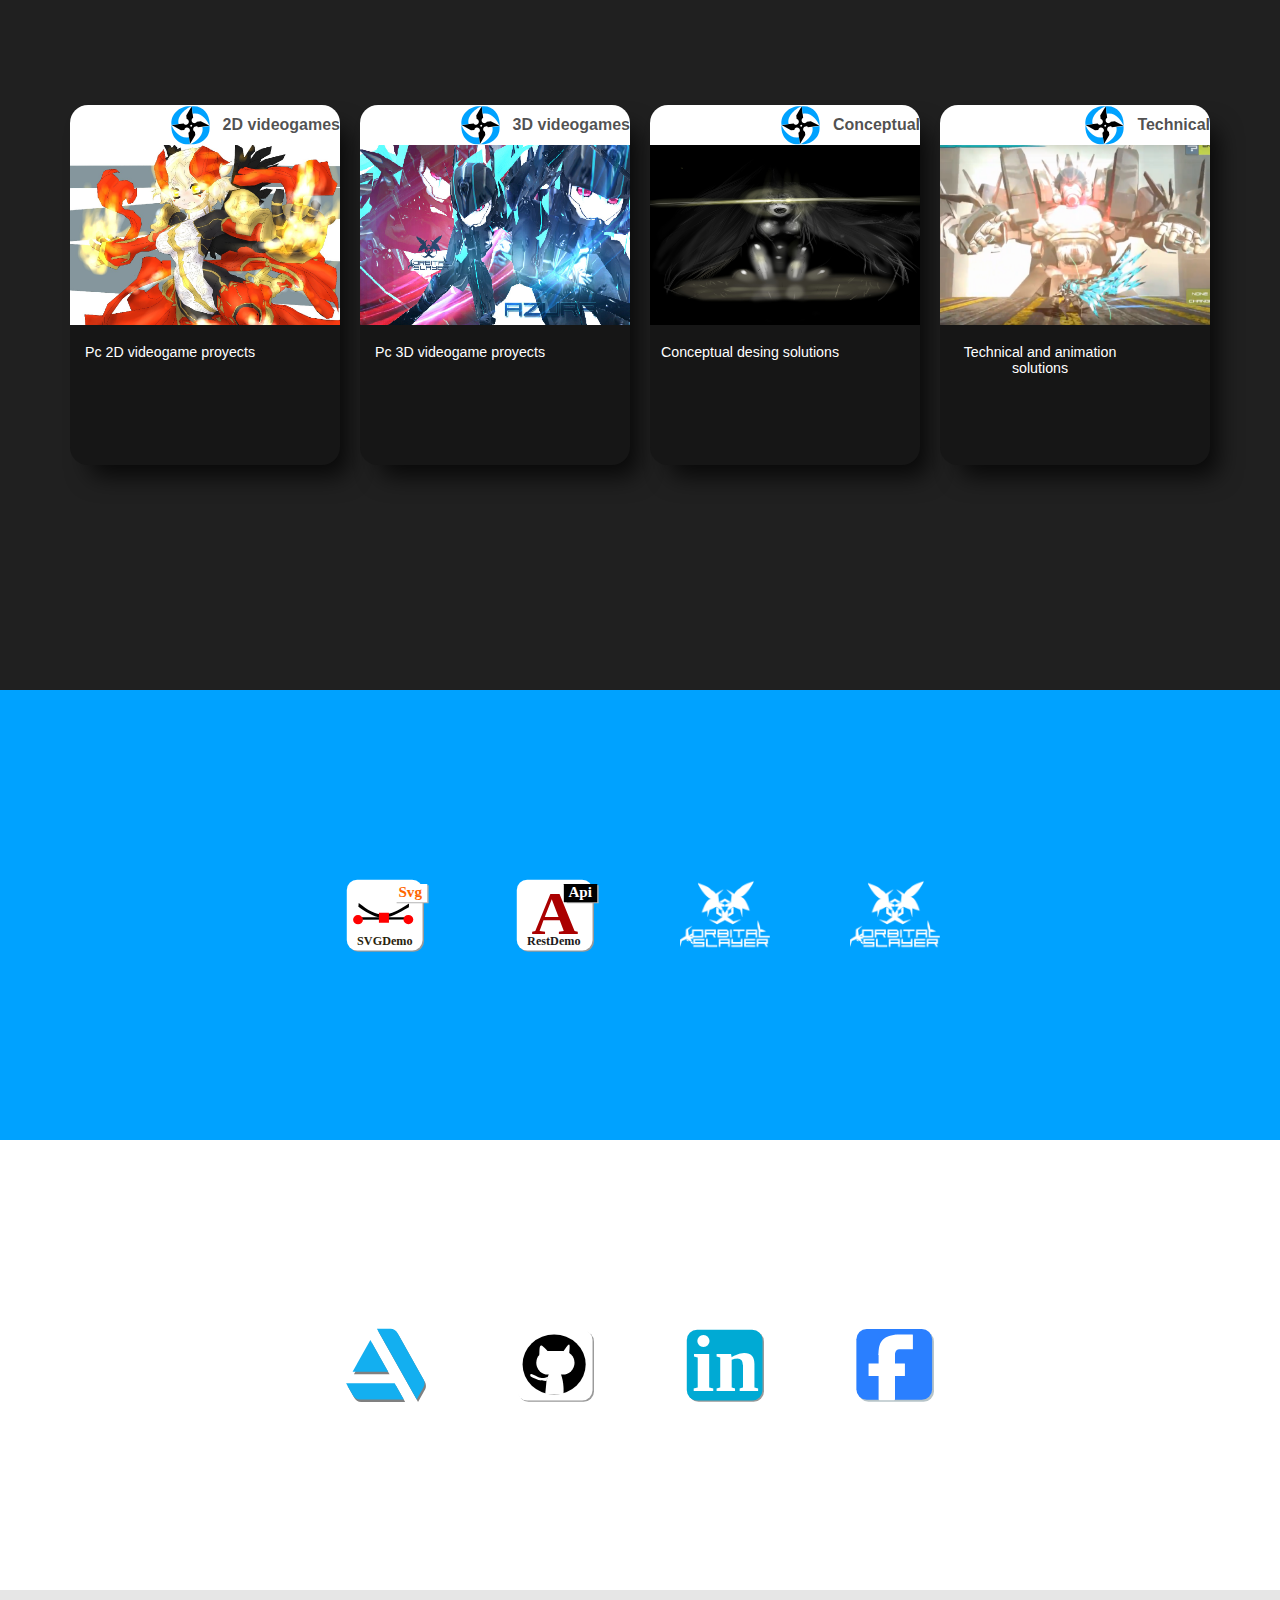
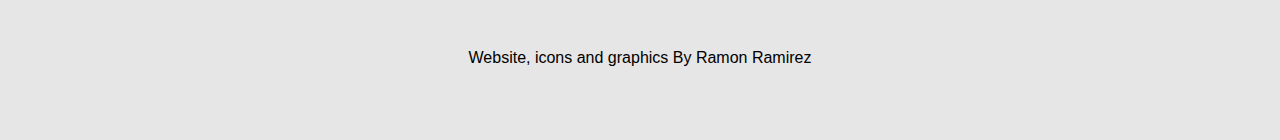
==== commit 0dba56d4: "darktheme removal to improve desing" ====
--- a/index.html
+++ b/index.html
@@ -9,8 +9,7 @@
     <link rel="stylesheet" href="main.css">
     <link rel="stylesheet" href="slider.css">
     <link rel="stylesheet" href="cards.css">
-    <link rel="stylesheet" href="zb_cards.css">
-    <script src="darktheme.js" type="text/javascript"></script>
+    <link rel="stylesheet" href="zb_cards.css">    
     <script src="scrollsections.js" type="text/javascript"></script>
     
 </head>
@@ -23,16 +22,7 @@
     <div class=backgrond2 style="display:none"> 
         
     </div>    
-    <div class="maincontainer">
-        <div class="sliderbox" id="sliderbox" >
-                    <div class="blurslidertextbox">
-                        <h2 class="slidertext">Darktheme</h2>
-                    </div>
-                    <label class="switch">
-                        <input type="checkbox" id="darktheme" onclick="filterOn()">
-                        <span class="slider round"></span>
-                    </label>                            
-        </div>            
+    <div class="maincontainer">        
         <div class="mainpageheader gray" id="header">
 
 
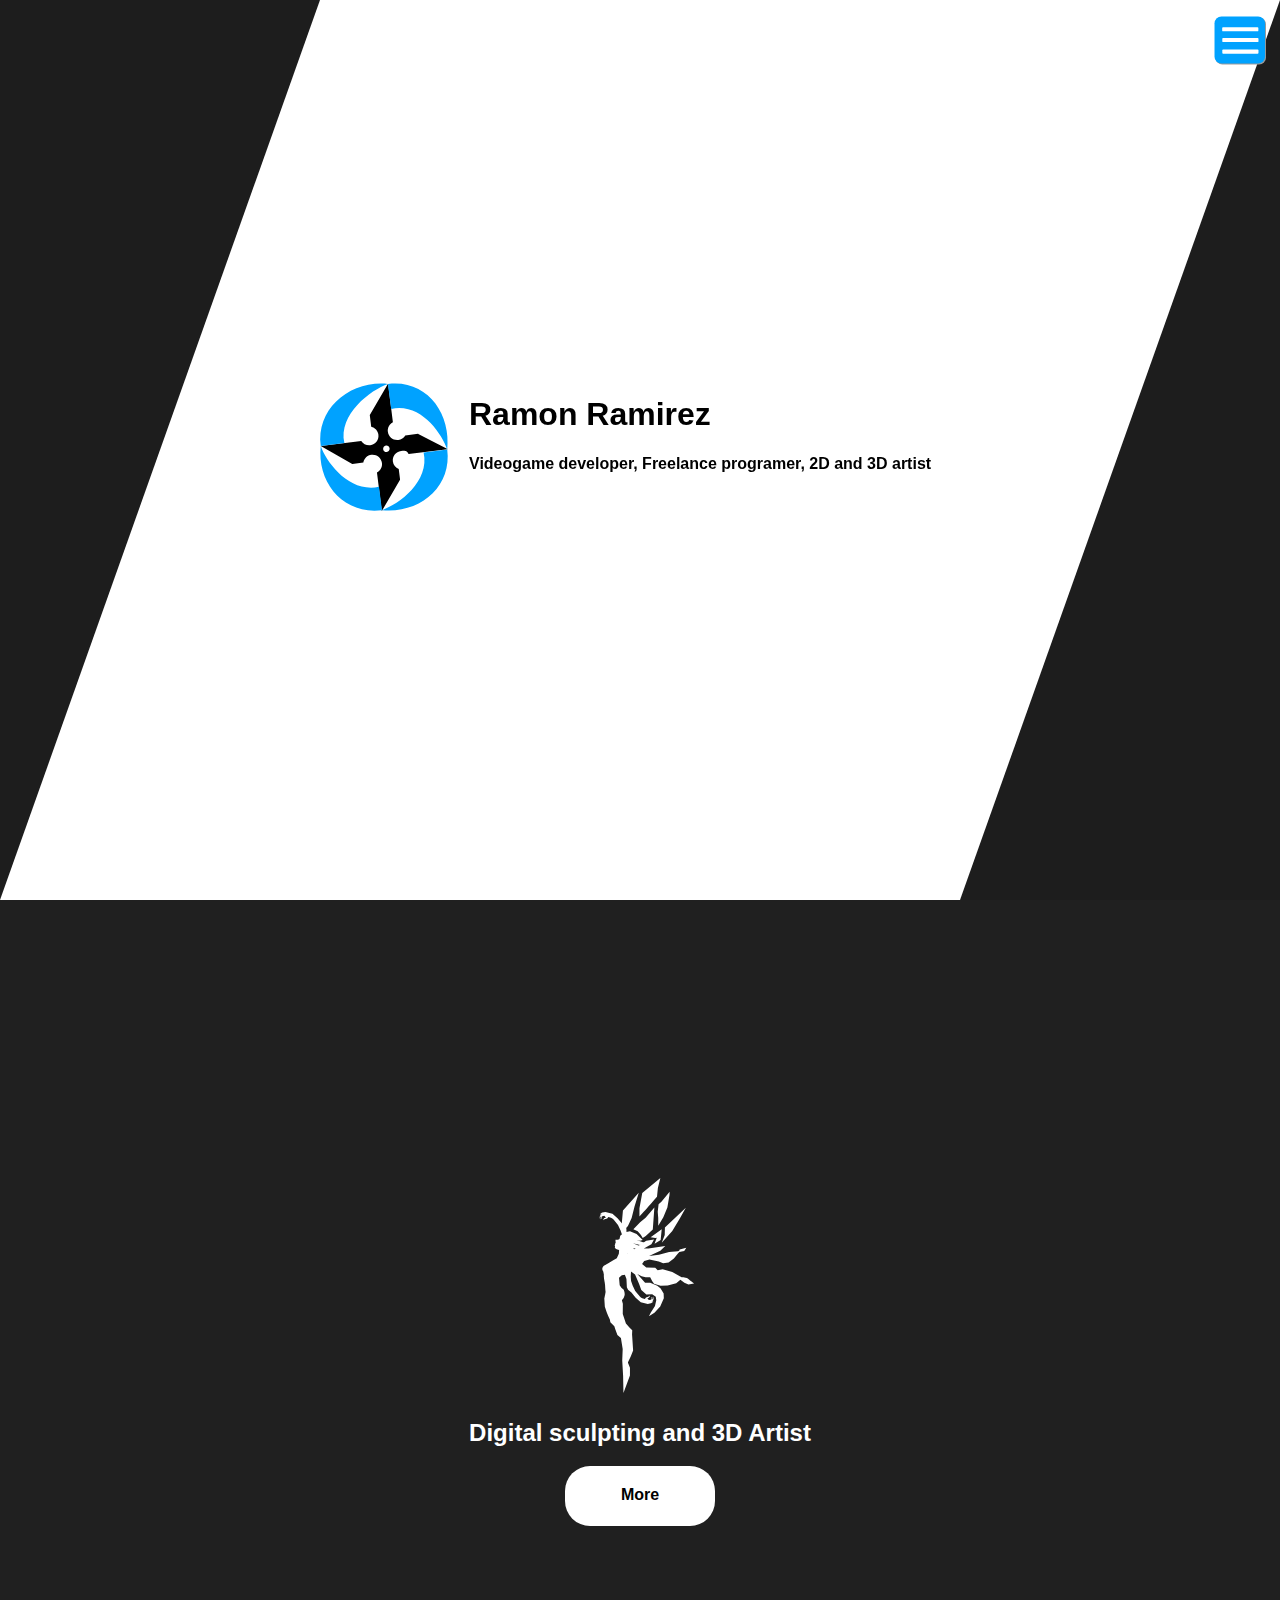
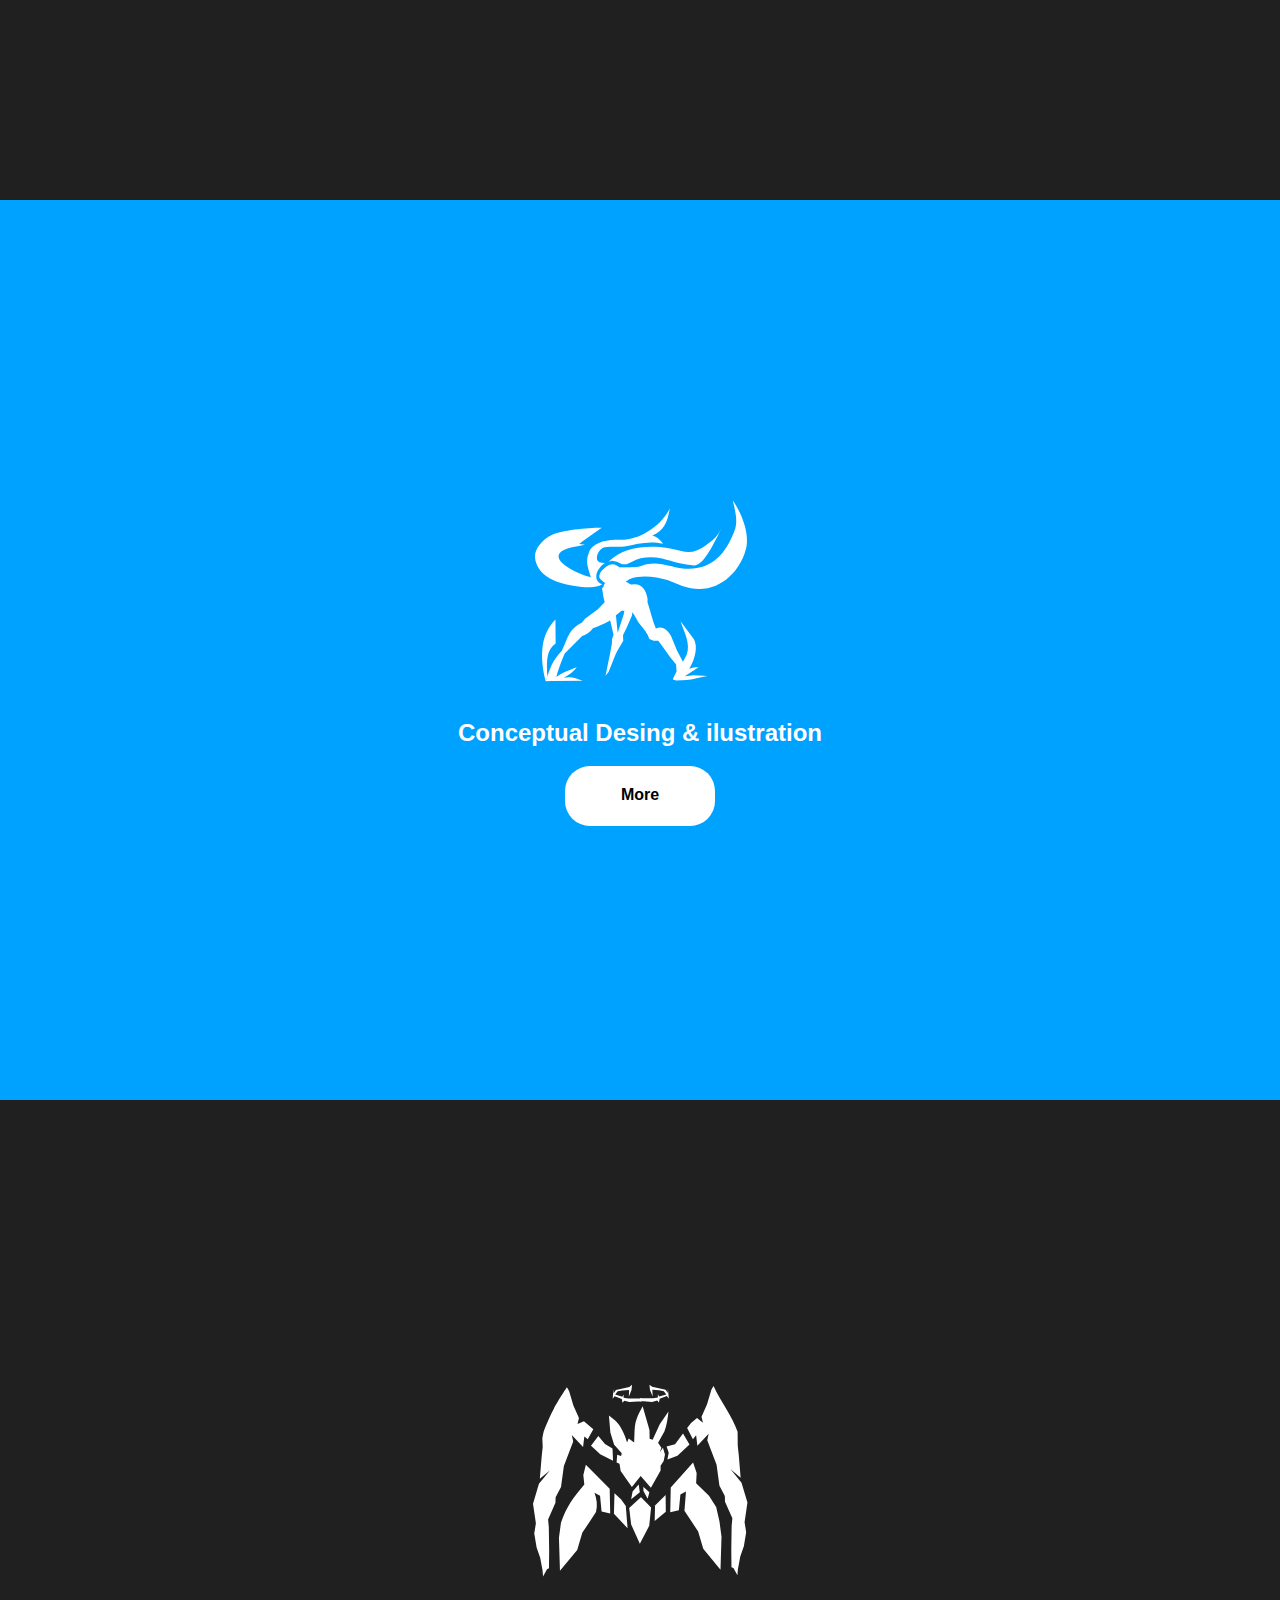
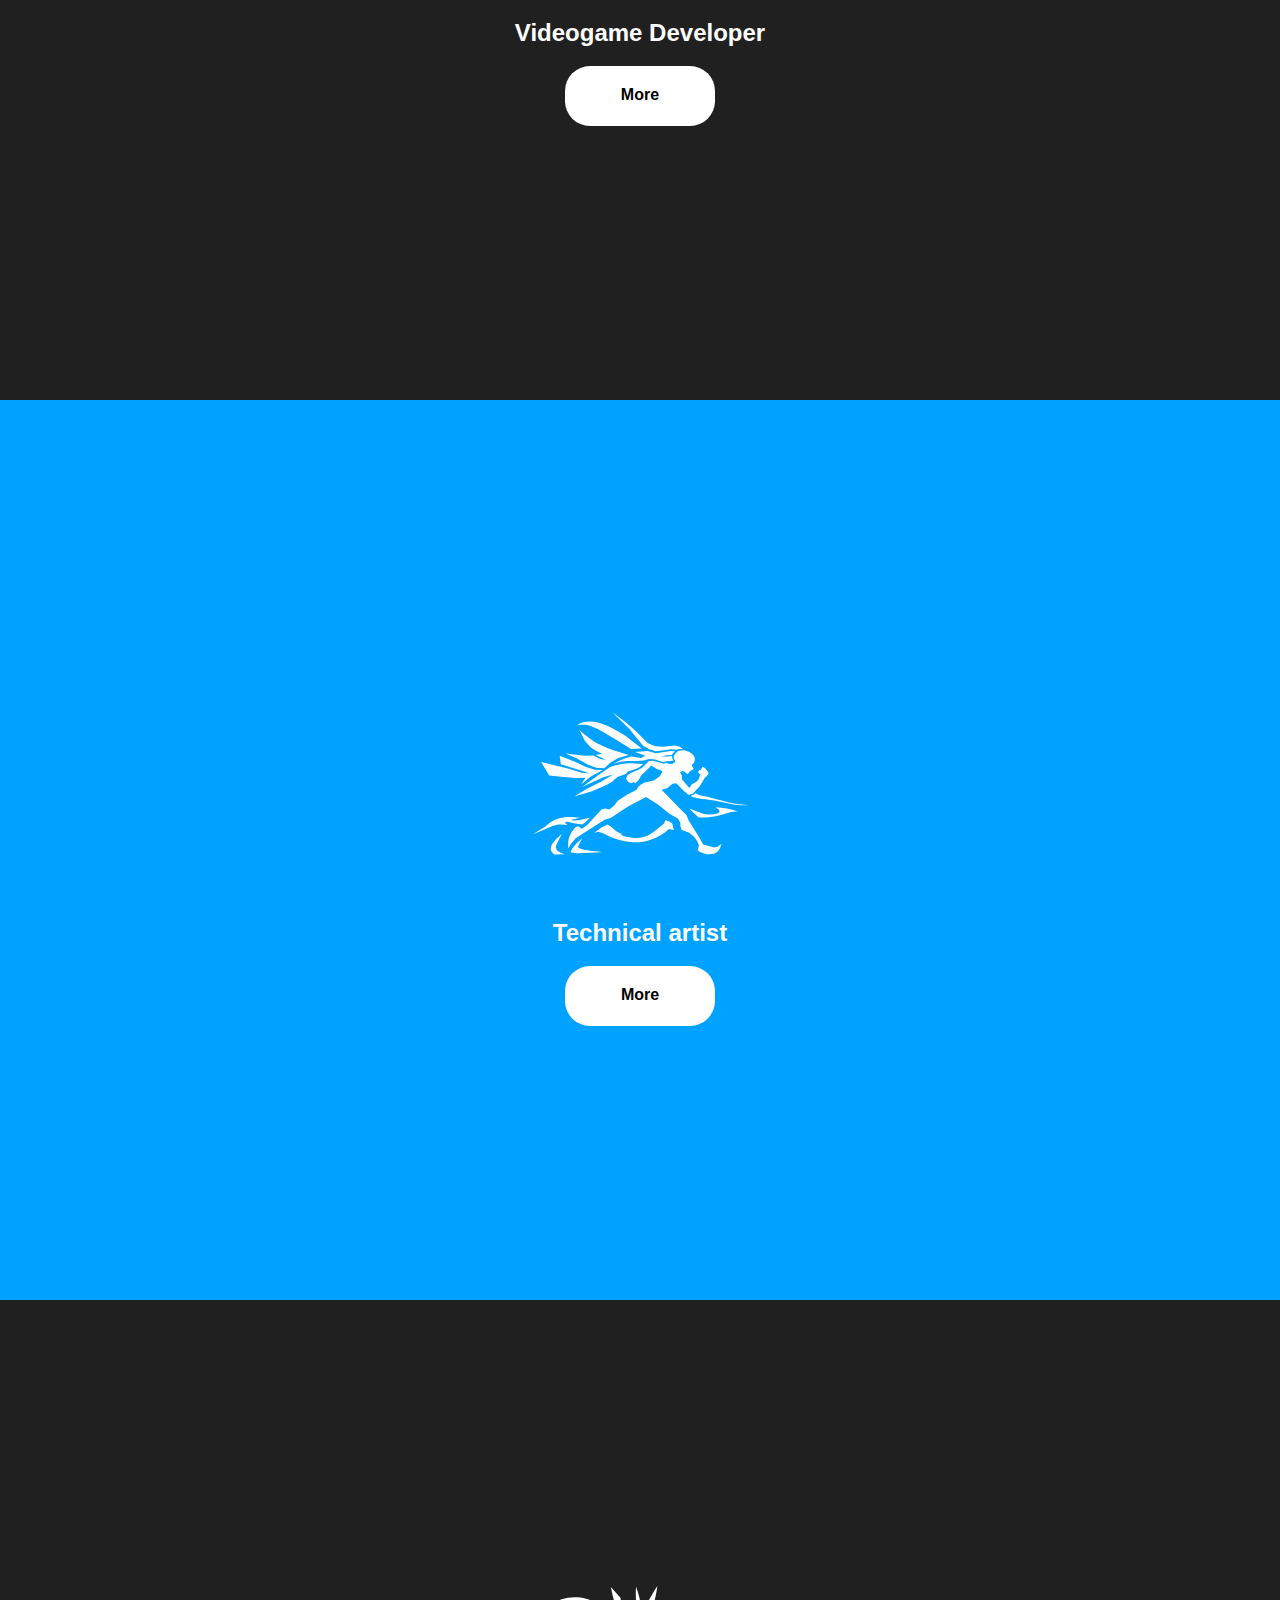
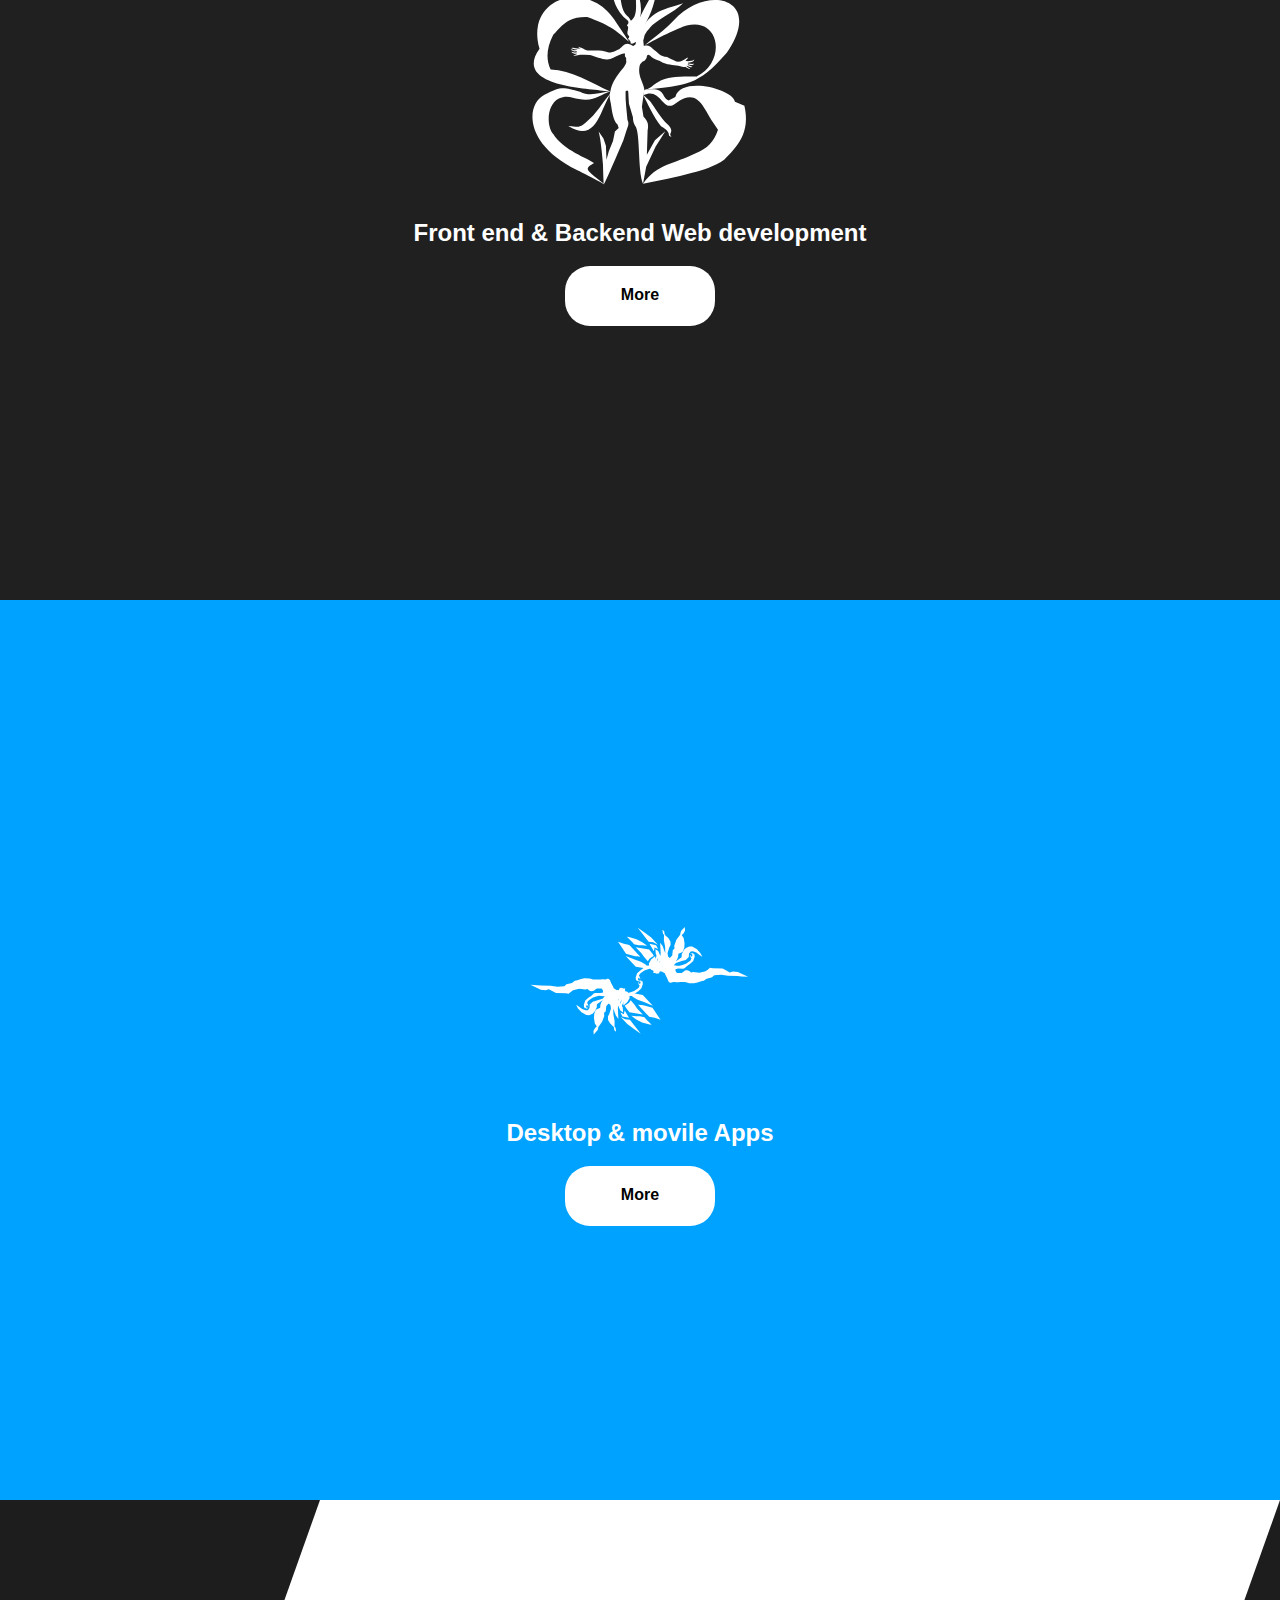
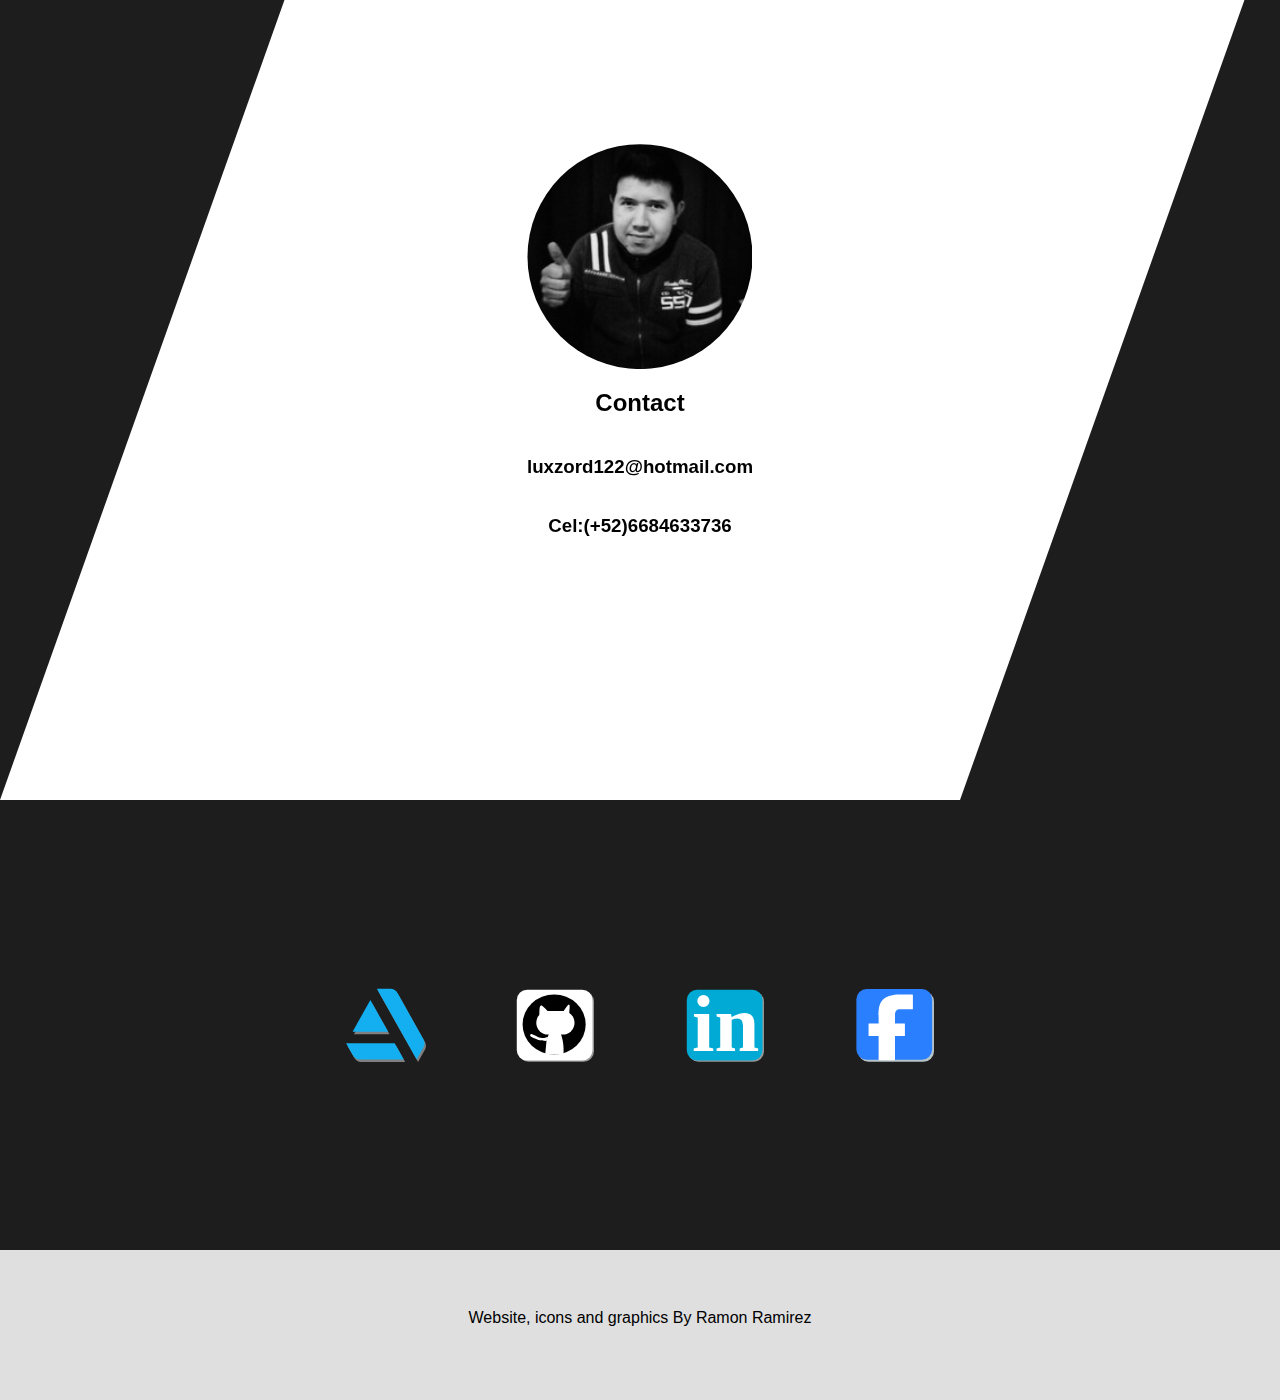
==== commit 20439006: "redesing of mainpage and modal nav" ====
--- a/index.html
+++ b/index.html
@@ -14,15 +14,13 @@
     
 </head>
 <body id="viewport_object">    
-    <div class=backgrond> 
-            <img class="bg"  src="zb/zb5.png" alt="back">
-            
+    <div class=backgrond>
+    </div>    
+    <div class="maincontainer">
+        <a class="modalbutton" onclick="openmodal()">
+            <img class="modalicon" src="img/menumodal.svg"alt="">
 
-    </div>  
-    <div class=backgrond2 style="display:none"> 
-        
-    </div>    
-    <div class="maincontainer">        
+        </a>        
         <div class="mainpageheader gray" id="header">
 
 
@@ -36,155 +34,71 @@
             </div>            
             
         </div>
-        <div class="paravelium blue">
+        <div class="paravelium blue" id="modal">
+                        <a class="modalitem" onclick="scrolltodesired('header')" >
+                            <h4>Top</h4>
+                        </a>
                 
-                        <a class="smallicon" onclick="scrolltodesired('desing')" >
-                            <img class="smallicon animated" src="zb/logos/art.svg" alt="icono.png">
+                        <a class="modalitem" onclick="scrolltodesired('sculpture')" >
+                            <h4>Sculpture</h4>
                         </a>
-                        <a class="smallicon" onclick="scrolltodesired('videogames')">
-                            <img class="smallicon animated" src="zb/logos/games.svg" alt="icono.png">
+                        <a class="modalitem" onclick="scrolltodesired('desing')">
+                            <h4>Desing & ilustration</h4>
                         </a>
-                        <a class="smallicon" onclick="scrolltodesired('webdemos')">
-                            <img class="smallicon animated" src="zb/logos/projectsicon.svg" alt="icono.png">
+                        <a class="modalitem" onclick="scrolltodesired('videogames')">
+                            <h4>videogames</h4>
                         </a>
-                        <a class="smallicon" onclick="scrolltodesired('social')">
-                            <img class="smallicon animated" src="zb/logos/bioicon1.svg" alt="icono.png">
+                        <a class="modalitem" onclick="scrolltodesired('videoreel')">
+                            <h4>videoreel</h4>
                         </a>
+                        <a class="modalitem" onclick="scrolltodesired('webdev')">
+                            <h4>webdevelopment</h4>
+                        </a>
+                        <a class="modalitem" onclick="scrolltodesired('apps')">
+                            <h4>apps</h4>
+                        </a>
+                        <a class="modalitem" onclick="scrolltodesired('contact')">
+                            <h4>contact</h4>
+                        </a>
+                             
                              
 
         </div>
-        <div class="zbcontainer" id="desing">
-                <div class="zbcard" >
+        <div class="zbcontainer black">
+                <div class="basicsection black" id="sculpture">
+                    <img class="zb_logo" src="zb/logos/fairy.svg" alt="">
+                    <h2>Digital sculpting and 3D Artist</h2>
+                    <a class="mybuton white" href="sculpture.html">More</a>
+                </div>
+                <div class="basicsection blue" id="desing">
+                    <img class="zb_logo" src="zb/logos/knifelady.svg" alt="">
+                    <h2>Conceptual Desing & ilustration</h2>
+                    <a class="mybuton white" href="drawworkshop.html">More</a>
+                </div>
+                <div class="basicsection black" id="videogames" >
+                    <img class="zb_logo" src="zb/logos/golem.svg" alt="">
+                    <h2>Videogame Developer</h2>
+                    <a class="mybuton white" href="videogames.html">More</a>
+                </div> 
+                <div class="basicsection blue" id="videoreel">
+                    <img class="zb_logo" src="zb/logos/hastelady.svg" alt="">
+                    <h2>Technical artist</h2>
+                    <a class="mybuton white" href="technicalartist.html">More</a>
+                </div>
+                <div class="basicsection black" id="webdev">
+                    <img class="zb_logo" src="zb/logos/hada.svg" alt="">
+                    <h2>Front end & Backend Web development</h2>
+                    <a class="mybuton white" href="webportafolio.html">More</a>
+                </div>  
+                <div class="basicsection blue" id="apps">
+                    <img class="zb_logo" src="zb/logos/twinfairies.svg" alt="">
+                    <h2>Desktop & movile Apps</h2>
+                    <a class="mybuton white" href="appsportafolio.html">More</a>
                         
-                        <div class="midle_img">
-                            <img class="zb_image" src="zb/zb1.png"></img>
-            
-                        </div>
-                        <div class="midle black">
-                                <img class="zb_logo" src="zb/logos/fairy.svg" alt="">
-                                <h2>Digital sculpting and 3D Artist</h2>
-                                <a class="mybuton white" href="sculpture.html">More</a>
-                        </div>
                 </div>
-                <div class="zbcard" >
-                        
-                        
-                        <div class="midle blue">
-                                <img class="zb_logo" src="zb/logos/knifelady.svg" alt="">
-                                <h2>Conceptual Desing & ilustration</h2>
-                                <a class="mybuton white" href="drawworkshop.html">More</a>
-                        </div>
-                        <div class="midle_img">
-                                <img class="zb_image" src="dw/dwimagetest.jpg"></img>
                 
-                        </div>
-                </div>
-                <div class="zbcard" id="videogames" >
-                        
-                        <div class="midle_img">
-                            <img class="zb_image" src="img/games1.jpg"></img>
-            
-                        </div>
-                        <div class="midle black">
-                                <img class="zb_logo" src="zb/logos/golem.svg" alt="">
-                                <h2>Videogame Developer</h2>
-                                <a class="mybuton white" href="videogames.html">More</a>
-                        </div>
-                </div> 
-                <div class="zbcard" >
-                        
-                        
-                        <div class="midle blue">
-                                <img class="zb_logo" src="zb/logos/hastelady.svg" alt="">
-                                <h2>Technical artist</h2>
-                                <a class="mybuton white" href="technicalartist.html">More</a>
-                        </div>
-                        <div class="midle_img">
-                                <img class="zb_image" src="img/techartist.jpg"></img>
-                
-                        </div>
-                    </div>
-                <a class="zbcard">
-                    <div class="midle_img">
-                            <img class="zb_image" src="img/webfile.png"></img>
-            
-                    </div>
-                    <div class="midle black">
-                        <img class="zb_logo" src="zb/logos/hada.svg" alt="">
-                        <h2>Front end & Backend Web development</h2>
-                    </div>
-                </a>  
-                <a class="zbcard" >
-                    <div class="midle blue">
-                        <img class="zb_logo" src="zb/logos/twinfairies.svg" alt="">
-                        <h2>Desktop & movile Apps</h2>
-                    </div>
-                    <div class="midle_img">
-                        <img class="zb_image" src="img/desktopapps.png"></img>
-            
-                    </div>
-                        
-                </a>
-                
-        </div>
-        <div class="cardcontainer black">
-                <a class="card" >
-                    <div class="card_title white">
-                        <img class="card_icon" src="mainlogos/rouge2.svg" alt="icono.png">
-                        <h3 class="card_title_text">2D videogames</h3>
-                    </div>
-                    <div class="cardimage_holder">
-                        <img class="cardimage" src="img/carddraw.jpg" alt="cardimage">
-    
-                    </div>
-                    <div class="card_content">
-                        <p>Pc 2D videogame proyects</p>
-                    </div>
-                </a>
-                <a class="card" >
-                    <div class="card_title white">
-                        <img class="card_icon" src="mainlogos/rouge2.svg" alt="icono.png">
-                        <h3 class="card_title_text">3D videogames</h3>
-                    </div>
-                    <div class="cardimage_holder">
-                        <img class="cardimage" src="img/cardgames.png" alt="cardimage">
-        
-                    </div>
-                    <div class="card_content">
-                        <p>Pc 3D videogame proyects</p>
-                    </div>
-                </a>  
-                <a class="card" >
-                    <div class="card_title white">
-                        <img class="card_icon" src="mainlogos/rouge2.svg" alt="icono.png">
-                        <h3 class="card_title_text">Conceptual</h3>
-                    </div>
-                    <div class="cardimage_holder">
-                        <img class="cardimage" src="dw/d27.jpg" alt="cardimage">
-            
-                    </div>
-                    <div class="card_content">
-                        <p>Conceptual desing solutions</p>
-                    </div>
-                </a>
-                <a class="card" >
-                    <div class="card_title white" >
-                        <img class="card_icon" src="mainlogos/rouge2.svg" alt="icono.png">
-                        <h3 class="card_title_text">Technical</h3>
-                    </div>
-                    <div class="cardimage_holder">
-                        <img class="cardimage" src="img/bot_card.png" alt="cardimage">
-                    </div>
-                    <div class="card_content">
-                        <p>Technical and animation solutions</p>
-                    </div>
-                </a>
-                
-                 
-                                                        
-                                
-        </div>         
-        <div class="container blue" id="webdemos">
+        </div>           
+        <div class="container blue" style="display: none">
             <div class="projects" >
                 <a class="smallicon" href="https://thatsun.github.io/svgtest/" target="_blank">
                     <img class="smallicon animated" src="img/svgdemo.svg" alt="icono.png">
@@ -201,7 +115,7 @@
             </div>               
                 
         </div>
-        <div class="container black" id="miscelaneous" style="display: none">
+        <div class="container black" style="display: none">
                 <div class="projects" >
                     <a class="smallicon">
                         <img class="smallicon animated" src="img/ob2_white1.png" alt="icono.png">
@@ -218,7 +132,13 @@
                 </div>               
                     
         </div>
-        <div class="container" id="social" >
+        <div class="basicsection gray" id="contact">
+            <img class="zb_logo rounded" src="img/0.jpg" alt="">
+            <h2>Contact</h2>
+            <h3>luxzord122@hotmail.com</h3>
+            <h3>Cel:(+52)6684633736</h3>
+        </div>
+        <div class="container">
             <div class="projects">
                 <a class="smallicon" href="https://www.artstation.com/ramonramirez" target="_blank" >
                     <img class="smallicon animated" src="img/artsattion1.svg" alt="icono.png">
--- a/main.css
+++ b/main.css
@@ -8,16 +8,38 @@
 }
 html{
     
-    background-color: rgb(255, 255, 255);
+    background-color: rgb(29, 29, 29);
 
 }
 body{
-    background-color: rgb(219, 231, 228);
+    background-color: rgb(22, 22, 22);
     
     height: auto;
    
 
 }
+.modalbutton{
+    position: fixed;
+    right: 10px;
+    top: 10px;
+    height: 60px;
+    width: 60px;
+    z-index: 600;
+    cursor: pointer;
+    transition: 0.25s
+
+}
+.modalbutton:hover{
+    transform: scale(1.1,1.1);
+    transition: 0.25s
+
+}
+.modalicon{
+    height: 60px;
+    width: 60px;
+
+}
+
 .videocontainer{
     display: flex;
     flex-direction: row;
@@ -124,27 +146,76 @@
     justify-content: center;
     text-align: center;  
     align-items: center;
-    height: 50vh;
+    height: 100vh;
     width: 100%;
     margin: 0;
     padding: 0;
     overflow: hidden;
     flex-wrap: wrap;
 }
-.paravelium{
-    display: flex;
-    flex-direction: row;
-    align-content: left;
+.basicsection{
+    display: flex;
+    flex-direction: column;
+    align-content: center;
     justify-content: center;
     text-align: center;  
     align-items: center;
-    height: 50vh;
+    height: 100vh;
     width: 100%;
     margin: 0;
     padding: 0;
     overflow: hidden;
     flex-wrap: wrap;
-    clip-path: polygon(0% 0%, 75% 0%, 100% 100%, 25% 100%);
+}
+.paravelium{
+    right:-50%;
+    position: fixed;
+    display: flex;
+    flex-direction: column;
+    align-content: left;
+    justify-content: center;
+    text-align: center;  
+    align-items: center;
+    height: 100%;
+    width: 50%;
+    margin: 0;
+    padding: 0;
+    overflow: hidden;
+    flex-wrap: wrap;
+    transition: 0.25s;
+    z-index: 500;
+    
+}
+.modalitem{
+    height: 60px;
+    width: 100%;
+    background-color: rgba(240, 248, 255, 0);
+    cursor: pointer;
+    transition: 0.5s;
+    text-align: left;
+    
+}
+.modalitem:hover{
+    background-color: rgb(255, 255, 255);
+    transition: 0.5s;
+
+}
+.modalitem > h4{
+    color: rgb(255, 255, 255);
+    transition: 0.5s;
+    display: block;
+    padding-left: 20%; 
+
+}
+.modalitem:hover > h4{
+    color: rgba(29, 29, 29, 0.897);
+    transition: 0.5s;
+
+}
+.modalshow{
+    right: 0;
+    transition: 0.25s;
+
 }
 .p{
     text-decoration: none;
@@ -154,7 +225,7 @@
     color: white;
 }
 .gray{
-    background-color: rgb(224, 224, 224);
+    background-color: rgb(255, 255, 255);
     clip-path: polygon(25% 0%, 100% 0%, 75% 100%, 0% 100%);
 }
 .grey{
@@ -213,14 +284,7 @@
     height: auto;
     max-height: 20vh;
     min-height: 150px;
-}
-.myheader{
     background-color: rgb(223, 223, 223);
-}
-.foooter{   
-    
-    background-color: rgb(230, 230, 230);
-    
 }
 .gradientsilver{
     background: rgb(156,156,156);
@@ -266,6 +330,10 @@
 .mainsubtitle{
     font-size: 1em;
 
+}
+.rounded{
+    clip-path: circle(50% at 50% 50%);
+    
 }
 @media only screen and (max-width: 1000px) {
     .maintitle{
@@ -326,14 +394,16 @@
         transition: 0.5s;
         background-color: rgba(0, 0, 0, 0);
     }
-    .container,.mainpageheader{
+    .container{
         height: 70vh;
     }
+    .mainpageheader{
+        height: 100vh;
+    }
     .paravelium{
-        height: 70vh;
-        flex-direction: row;
+        height: 100%;
         justify-content: center;
-        clip-path: polygon(0% 0%, 75% 0%, 100% 100%, 25% 100%);
+        
         
     
     }
@@ -341,7 +411,7 @@
 
 @media only screen and ( max-aspect-ratio: 1/1 ){
     .paravelium{
-        height: 70vh;
+        height: 100%;
         flex-direction: column;
         justify-content: center;
         align-content: center;
@@ -412,7 +482,7 @@
         background-color: rgba(0, 0, 0, 0);
     }
     .container,.mainpageheader{
-        height: 100%;
+        height: 100vh;
     }
     .gray{
         clip-path: inset(0 0 0 0);
@@ -472,13 +542,15 @@
 
     }
     .paravelium{
-        height: 60vh;
+        
+        height: 100vh;
+        width: 50vw;
         flex-direction: column;
         align-content: center;
         text-align: center;
         align-items: center;
         justify-content: center;
-        clip-path: inset(0 0 0 0);
+        
         
         
     
@@ -491,8 +563,12 @@
         transition: 0.5s;
         background-color: rgba(0, 0, 0, 0);
     }
-    .container,.mainpageheader{
+    .container{
         height: 70vh;
+    }
+    .mainpageheader{
+        height: 100vh;
+
     }
     .gray{
         clip-path: inset(0 0 0 0);
@@ -503,4 +579,5 @@
         position: absolute;
         left: -50%;
     }
-}
+    
+}
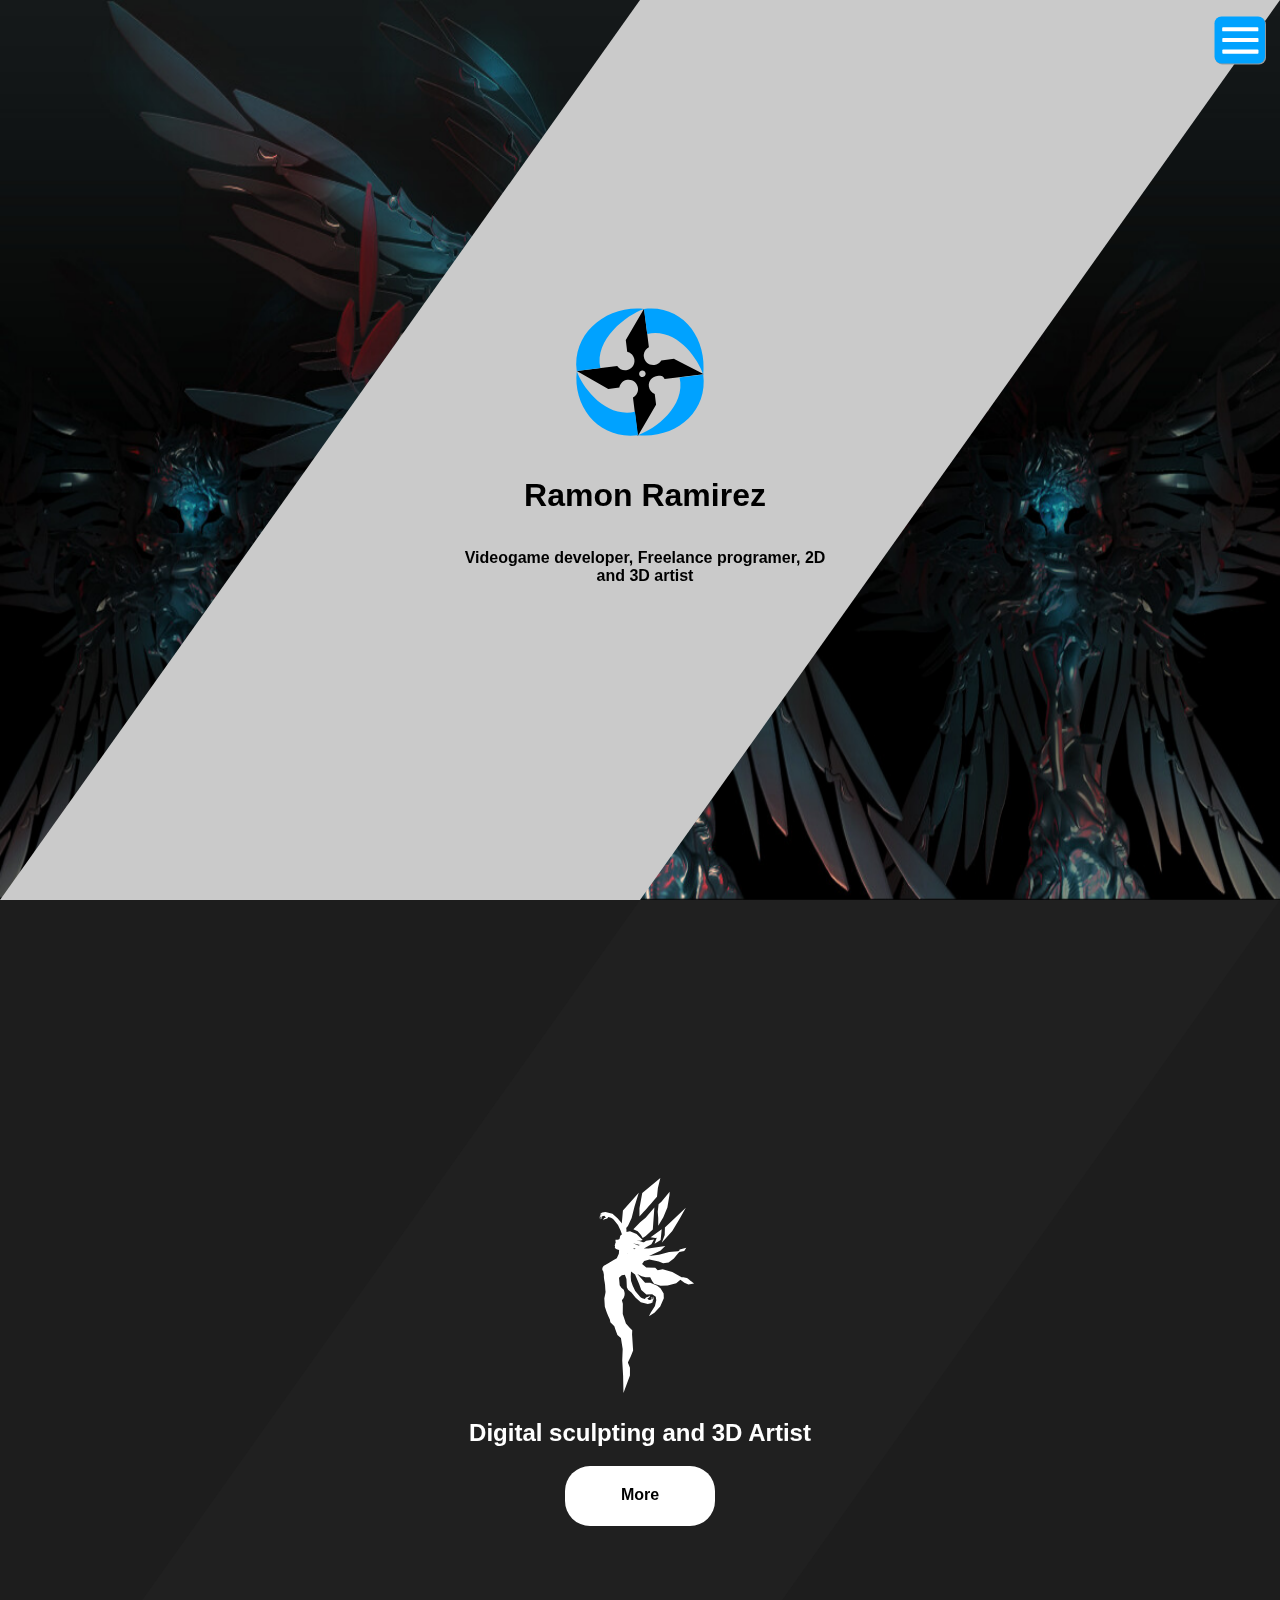
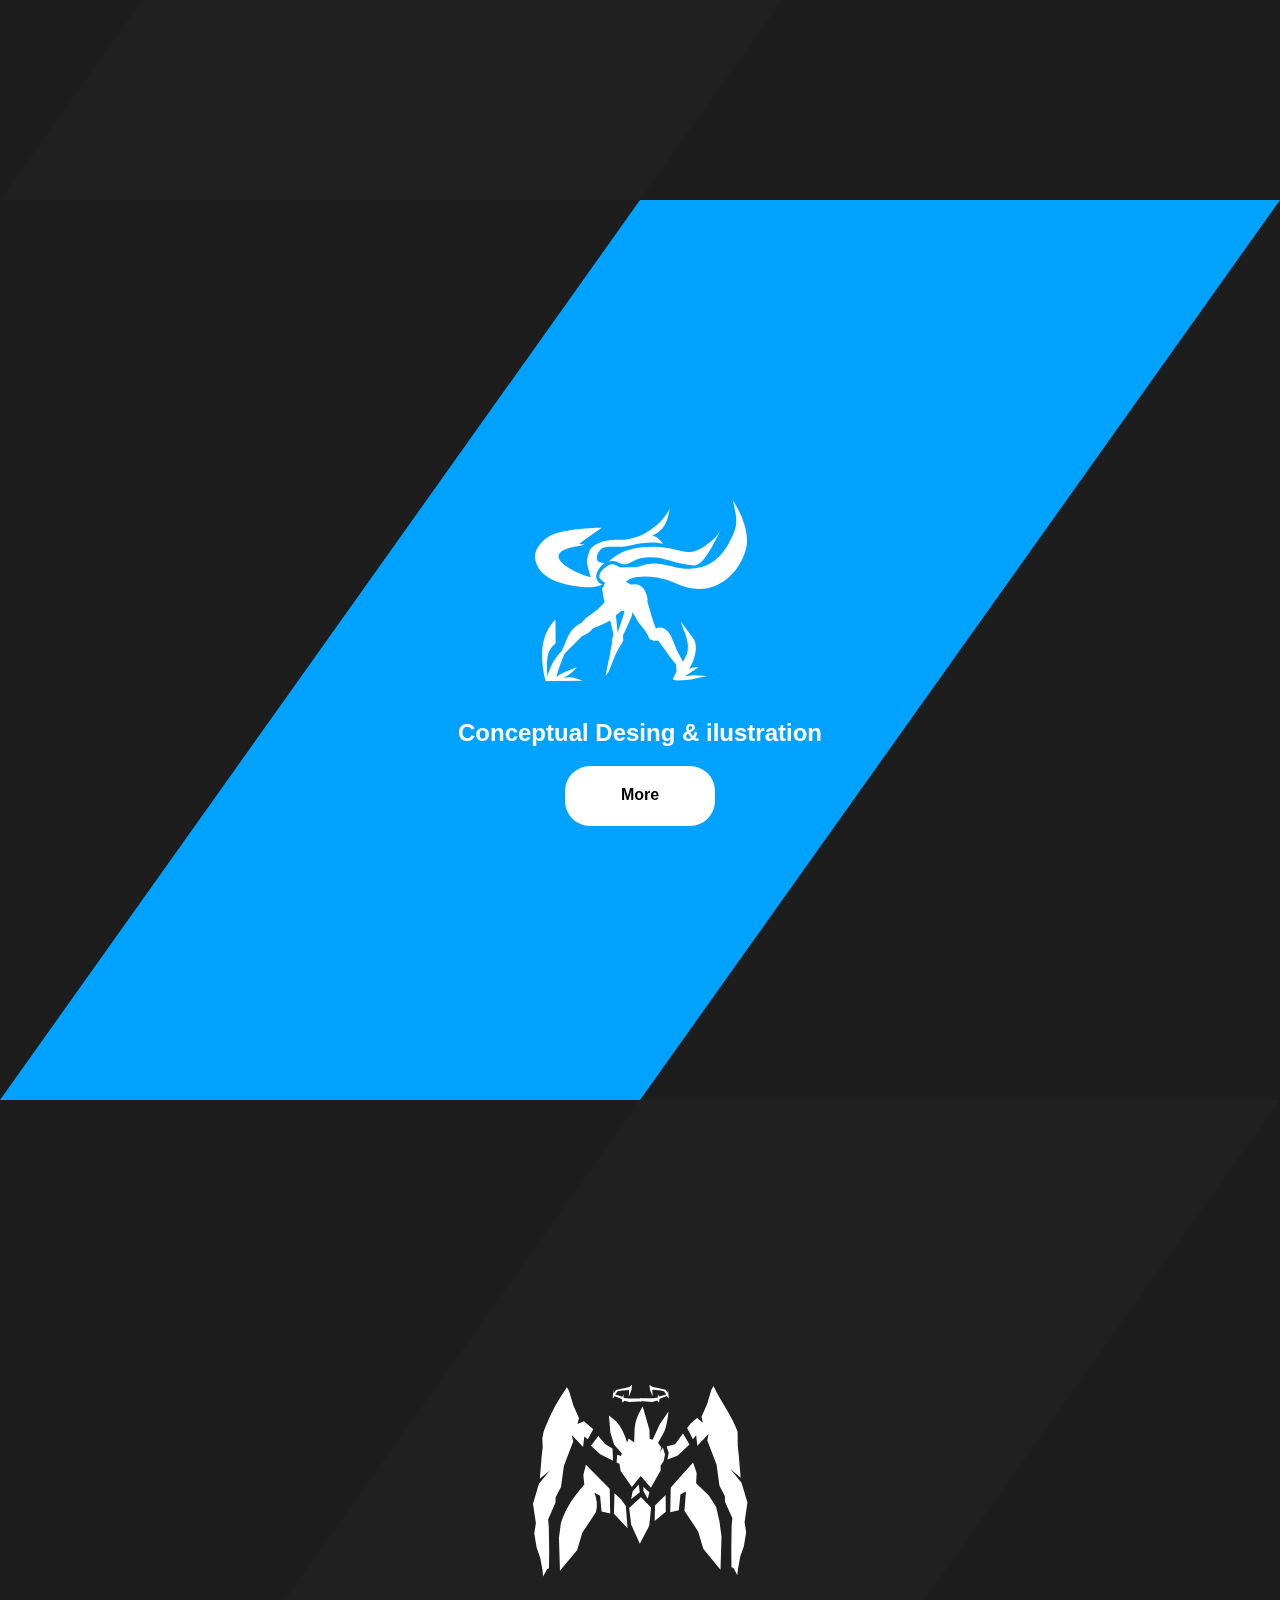
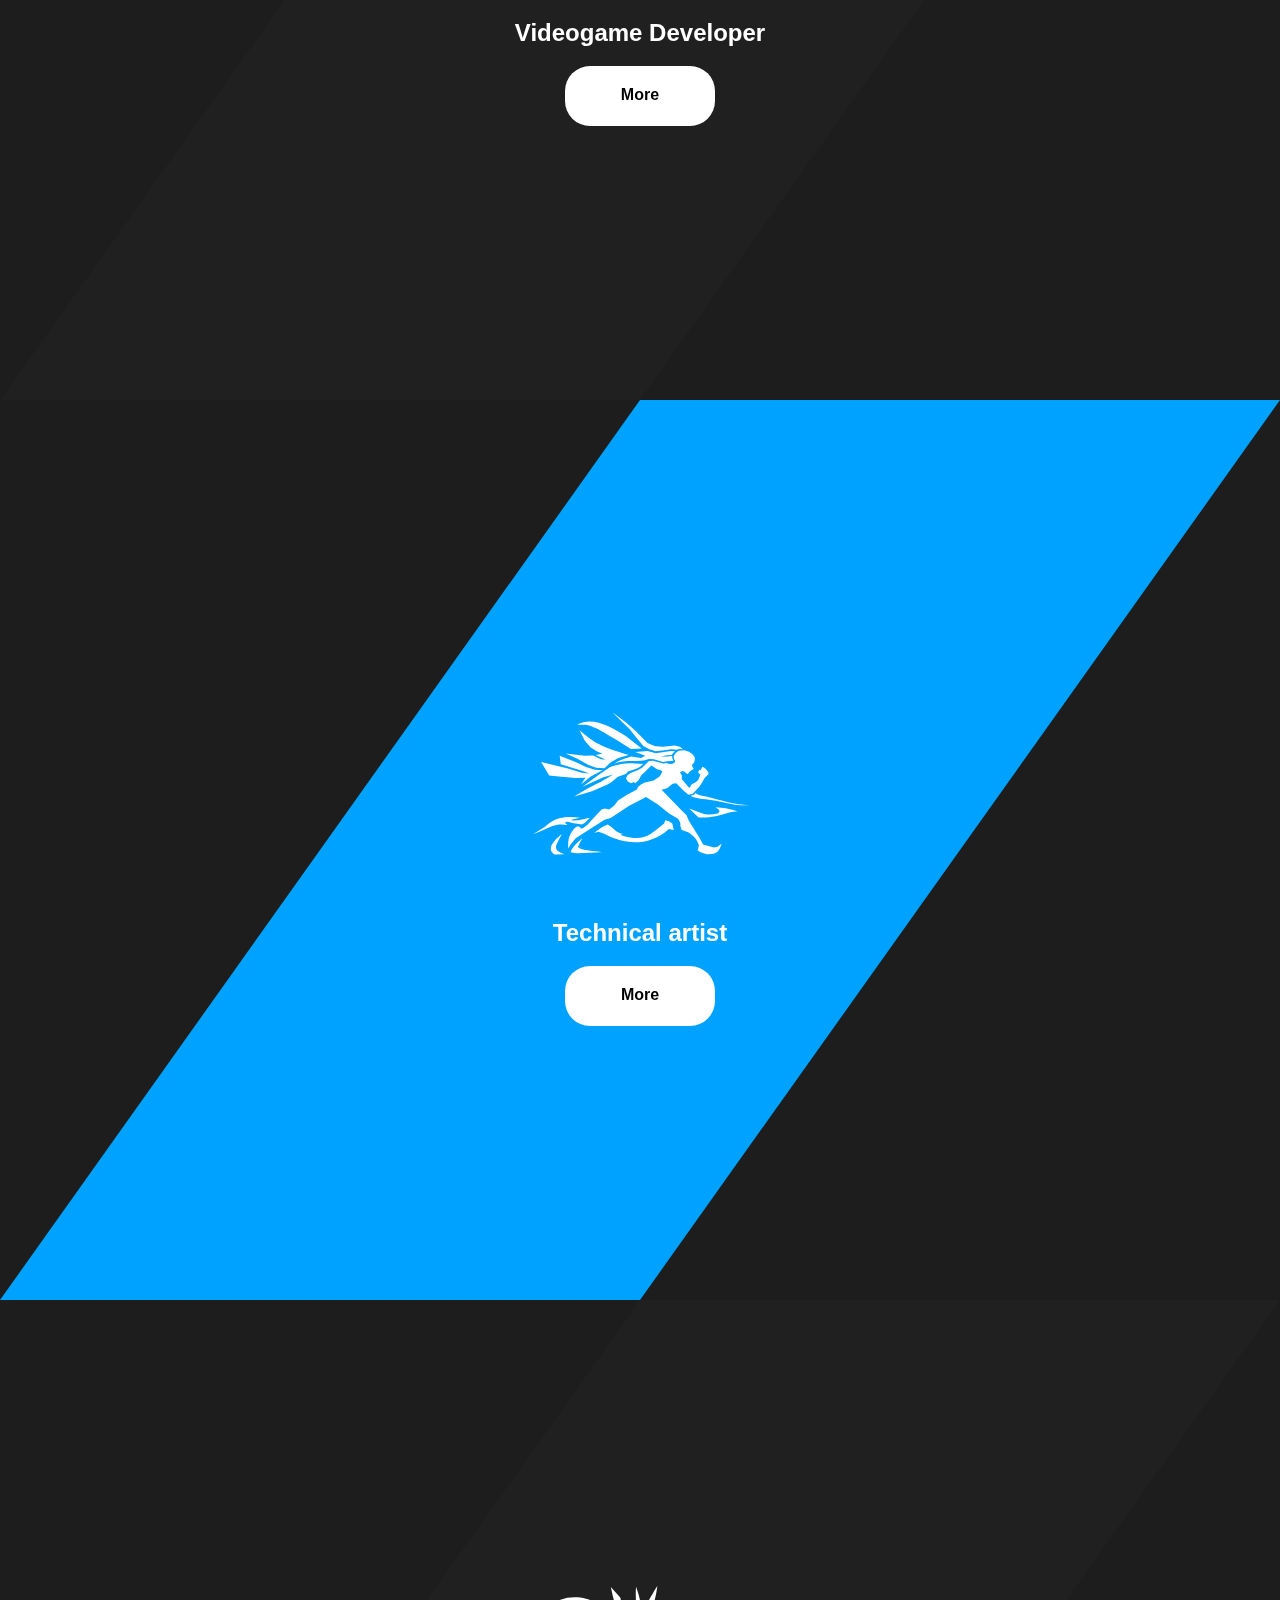
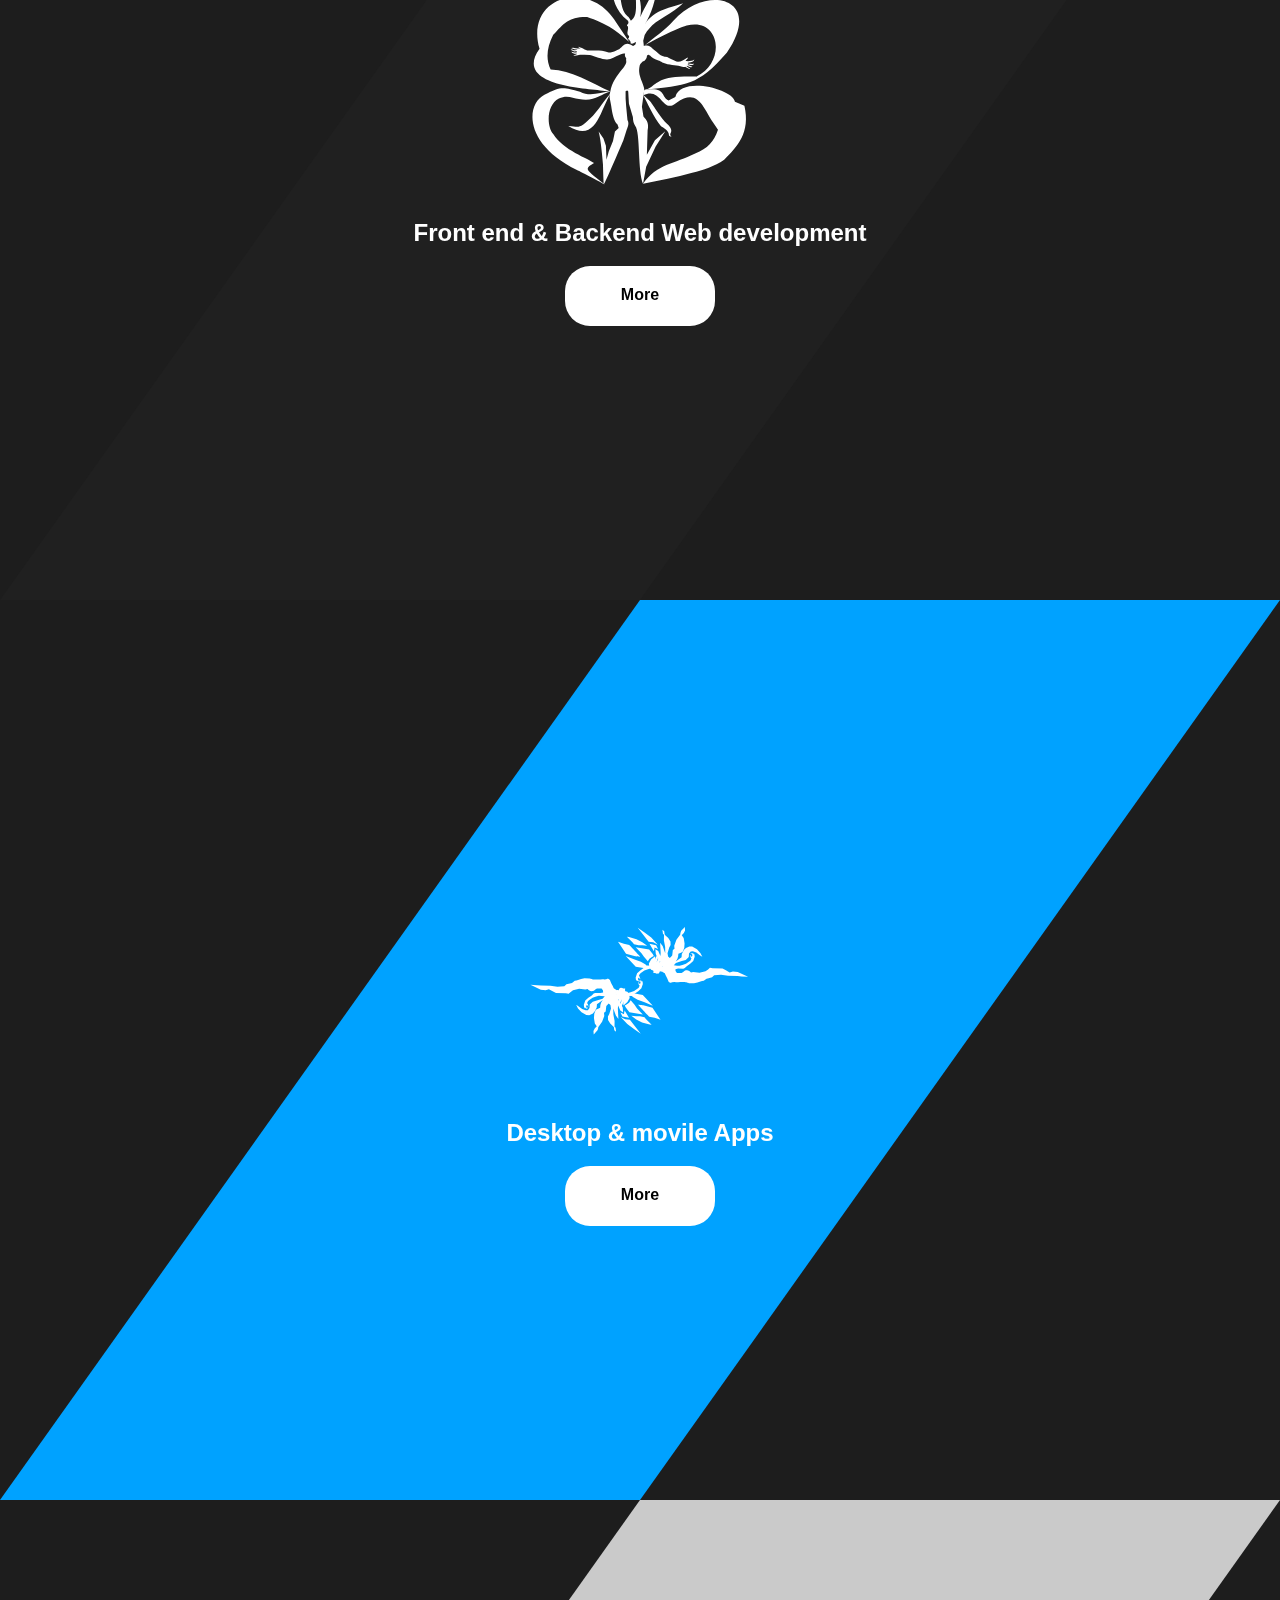
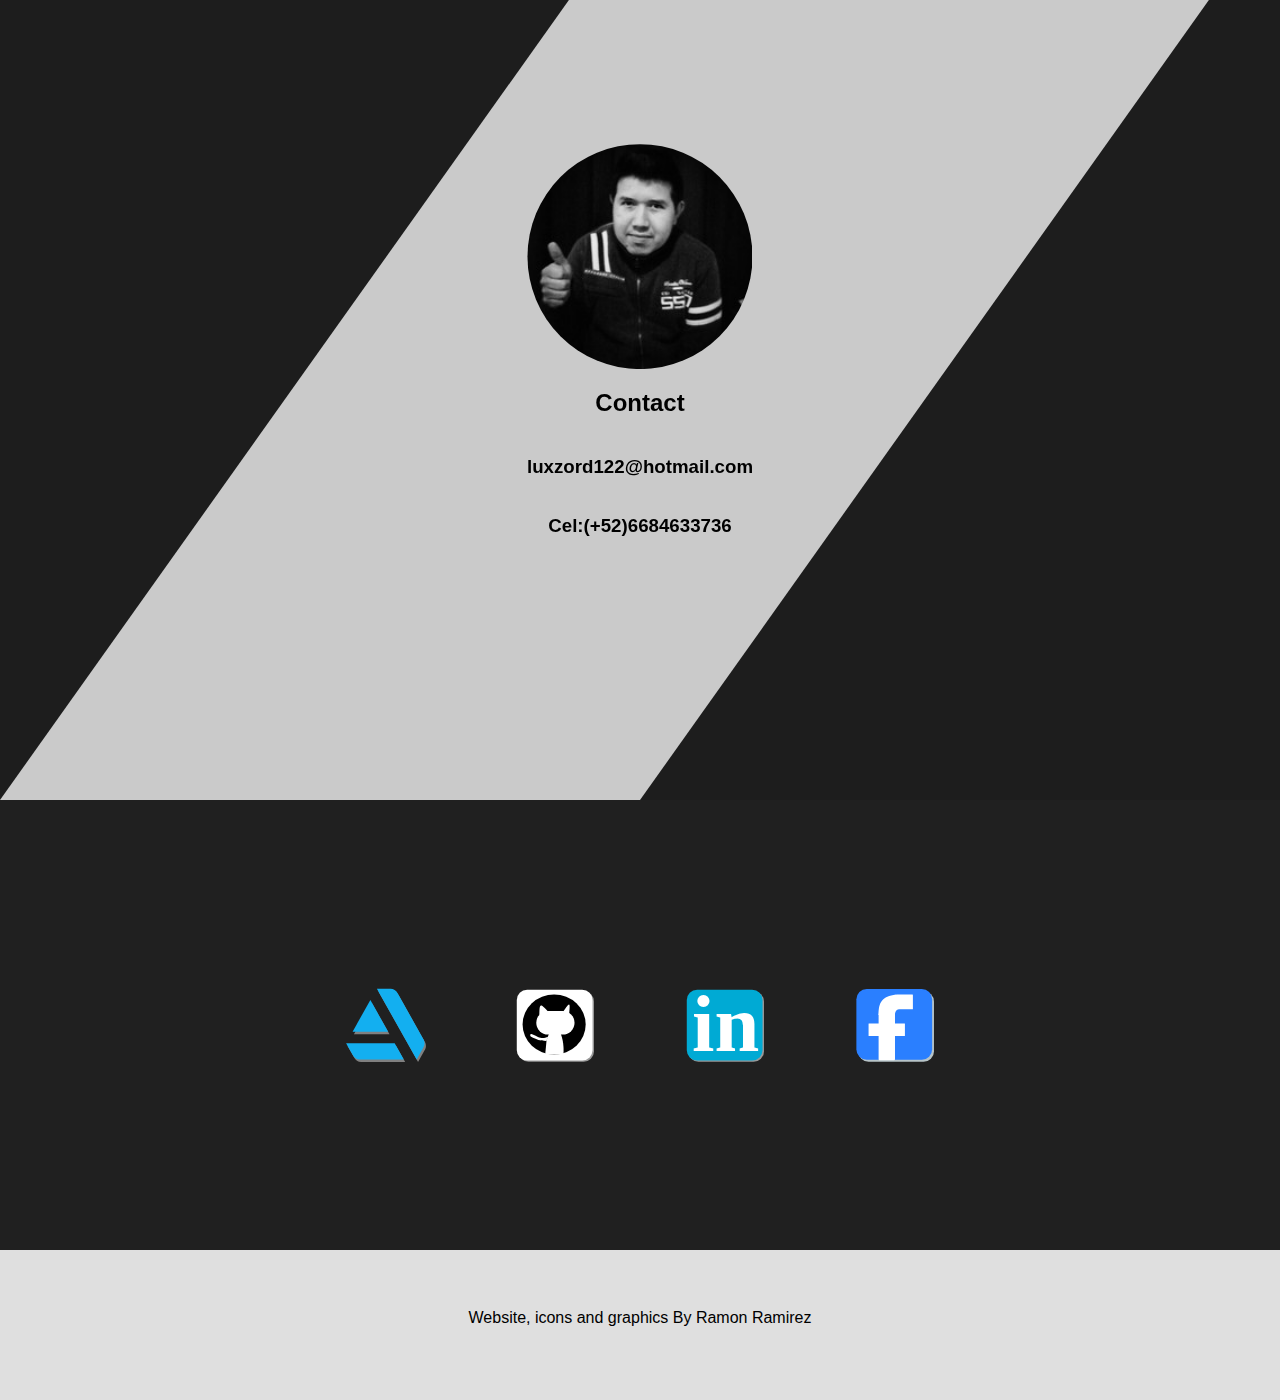
==== commit a2c24f55: "adding a background and extra cliping to index basic sections" ====
--- a/index.html
+++ b/index.html
@@ -15,13 +15,14 @@
 </head>
 <body id="viewport_object">    
     <div class=backgrond>
+        <img class="bg" src="zb/zb5.png" alt="">
     </div>    
     <div class="maincontainer">
         <a class="modalbutton" onclick="openmodal()">
             <img class="modalicon" src="img/menumodal.svg"alt="">
 
         </a>        
-        <div class="mainpageheader gray" id="header">
+        <div class="basicsection gray" id="header">
 
 
             <div class="iconholder">
@@ -64,33 +65,33 @@
                              
 
         </div>
-        <div class="zbcontainer black">
-                <div class="basicsection black" id="sculpture">
+        <div class="zbcontainer">
+                <div class="basicsection black cliped" id="sculpture">
                     <img class="zb_logo" src="zb/logos/fairy.svg" alt="">
                     <h2>Digital sculpting and 3D Artist</h2>
                     <a class="mybuton white" href="sculpture.html">More</a>
                 </div>
-                <div class="basicsection blue" id="desing">
+                <div class="basicsection blue cliped" id="desing">
                     <img class="zb_logo" src="zb/logos/knifelady.svg" alt="">
                     <h2>Conceptual Desing & ilustration</h2>
                     <a class="mybuton white" href="drawworkshop.html">More</a>
                 </div>
-                <div class="basicsection black" id="videogames" >
+                <div class="basicsection black cliped" id="videogames" >
                     <img class="zb_logo" src="zb/logos/golem.svg" alt="">
                     <h2>Videogame Developer</h2>
                     <a class="mybuton white" href="videogames.html">More</a>
                 </div> 
-                <div class="basicsection blue" id="videoreel">
+                <div class="basicsection blue cliped" id="videoreel">
                     <img class="zb_logo" src="zb/logos/hastelady.svg" alt="">
                     <h2>Technical artist</h2>
                     <a class="mybuton white" href="technicalartist.html">More</a>
                 </div>
-                <div class="basicsection black" id="webdev">
+                <div class="basicsection black cliped" id="webdev">
                     <img class="zb_logo" src="zb/logos/hada.svg" alt="">
                     <h2>Front end & Backend Web development</h2>
-                    <a class="mybuton white" href="webportafolio.html">More</a>
+                    <a class="mybuton white " href="webportafolio.html">More</a>
                 </div>  
-                <div class="basicsection blue" id="apps">
+                <div class="basicsection blue cliped" id="apps">
                     <img class="zb_logo" src="zb/logos/twinfairies.svg" alt="">
                     <h2>Desktop & movile Apps</h2>
                     <a class="mybuton white" href="appsportafolio.html">More</a>
@@ -138,7 +139,7 @@
             <h3>luxzord122@hotmail.com</h3>
             <h3>Cel:(+52)6684633736</h3>
         </div>
-        <div class="container">
+        <div class="container black">
             <div class="projects">
                 <a class="smallicon" href="https://www.artstation.com/ramonramirez" target="_blank" >
                     <img class="smallicon animated" src="img/artsattion1.svg" alt="icono.png">
--- a/main.css
+++ b/main.css
@@ -101,6 +101,10 @@
     margin: 0;
     padding: 0;
 }
+.cliped{
+    clip-path: polygon(50% 0%, 100% 0%, 50% 100%, 0% 100%);
+
+}
 .myheader,.foooter, .container,.projects{
     display: flex;
     flex-direction: row;
@@ -225,8 +229,8 @@
     color: white;
 }
 .gray{
-    background-color: rgb(255, 255, 255);
-    clip-path: polygon(25% 0%, 100% 0%, 75% 100%, 0% 100%);
+    background-color: rgb(202, 202, 202);
+    clip-path: polygon(50% 0%, 100% 0%, 50% 100%, 0% 100%);
 }
 .grey{
     background-color: rgb(24, 24, 24);
@@ -256,15 +260,17 @@
     font-weight: bold;
 }
 .title{
-    width: 40vw;
+    display: flex;
+    flex-direction: column;
+    width: 30vw;
     height: auto;
     max-height: 20vh;
     min-height: 150px;
     
-    justify-content: left;
+    justify-content: center;
     align-content: right;
-    text-align: left;
-    display: block;
+    text-align: center;
+   
 }
 .pading{
     padding-left: 10px;
@@ -329,6 +335,7 @@
 }
 .mainsubtitle{
     font-size: 1em;
+    
 
 }
 .rounded{
@@ -406,6 +413,13 @@
         
         
     
+    }
+    .gray{
+        clip-path: inset(0 0 0 0);
+    }
+    .cliped{
+        clip-path: inset(0 0 0 0);
+
     }
 }
 
@@ -487,6 +501,10 @@
     .gray{
         clip-path: inset(0 0 0 0);
     }
+    .cliped{
+        clip-path: inset(0 0 0 0);
+
+    }
 
 }
 @media only screen and ( orientation:portrait ) {
@@ -579,5 +597,9 @@
         position: absolute;
         left: -50%;
     }
-    
-}
+    .cliped{
+        clip-path: inset(0 0 0 0);
+
+    }
+    
+}
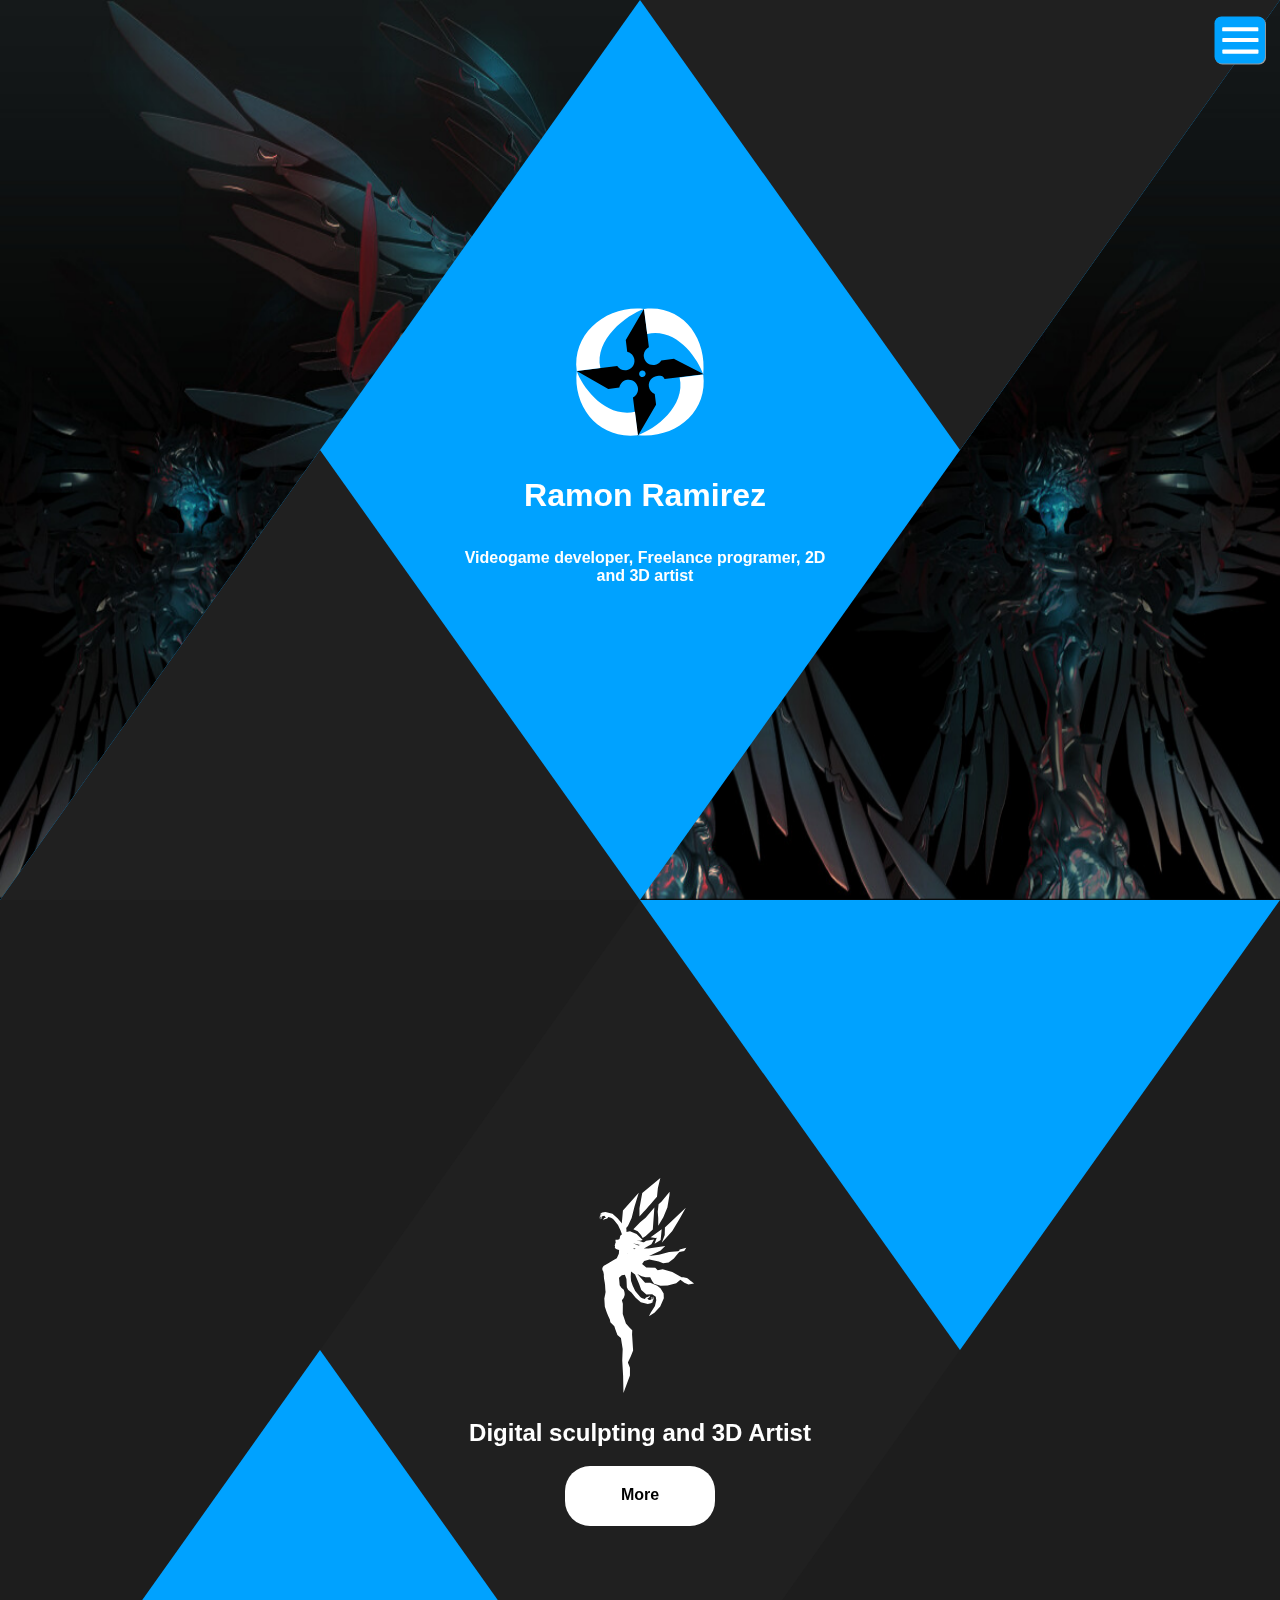
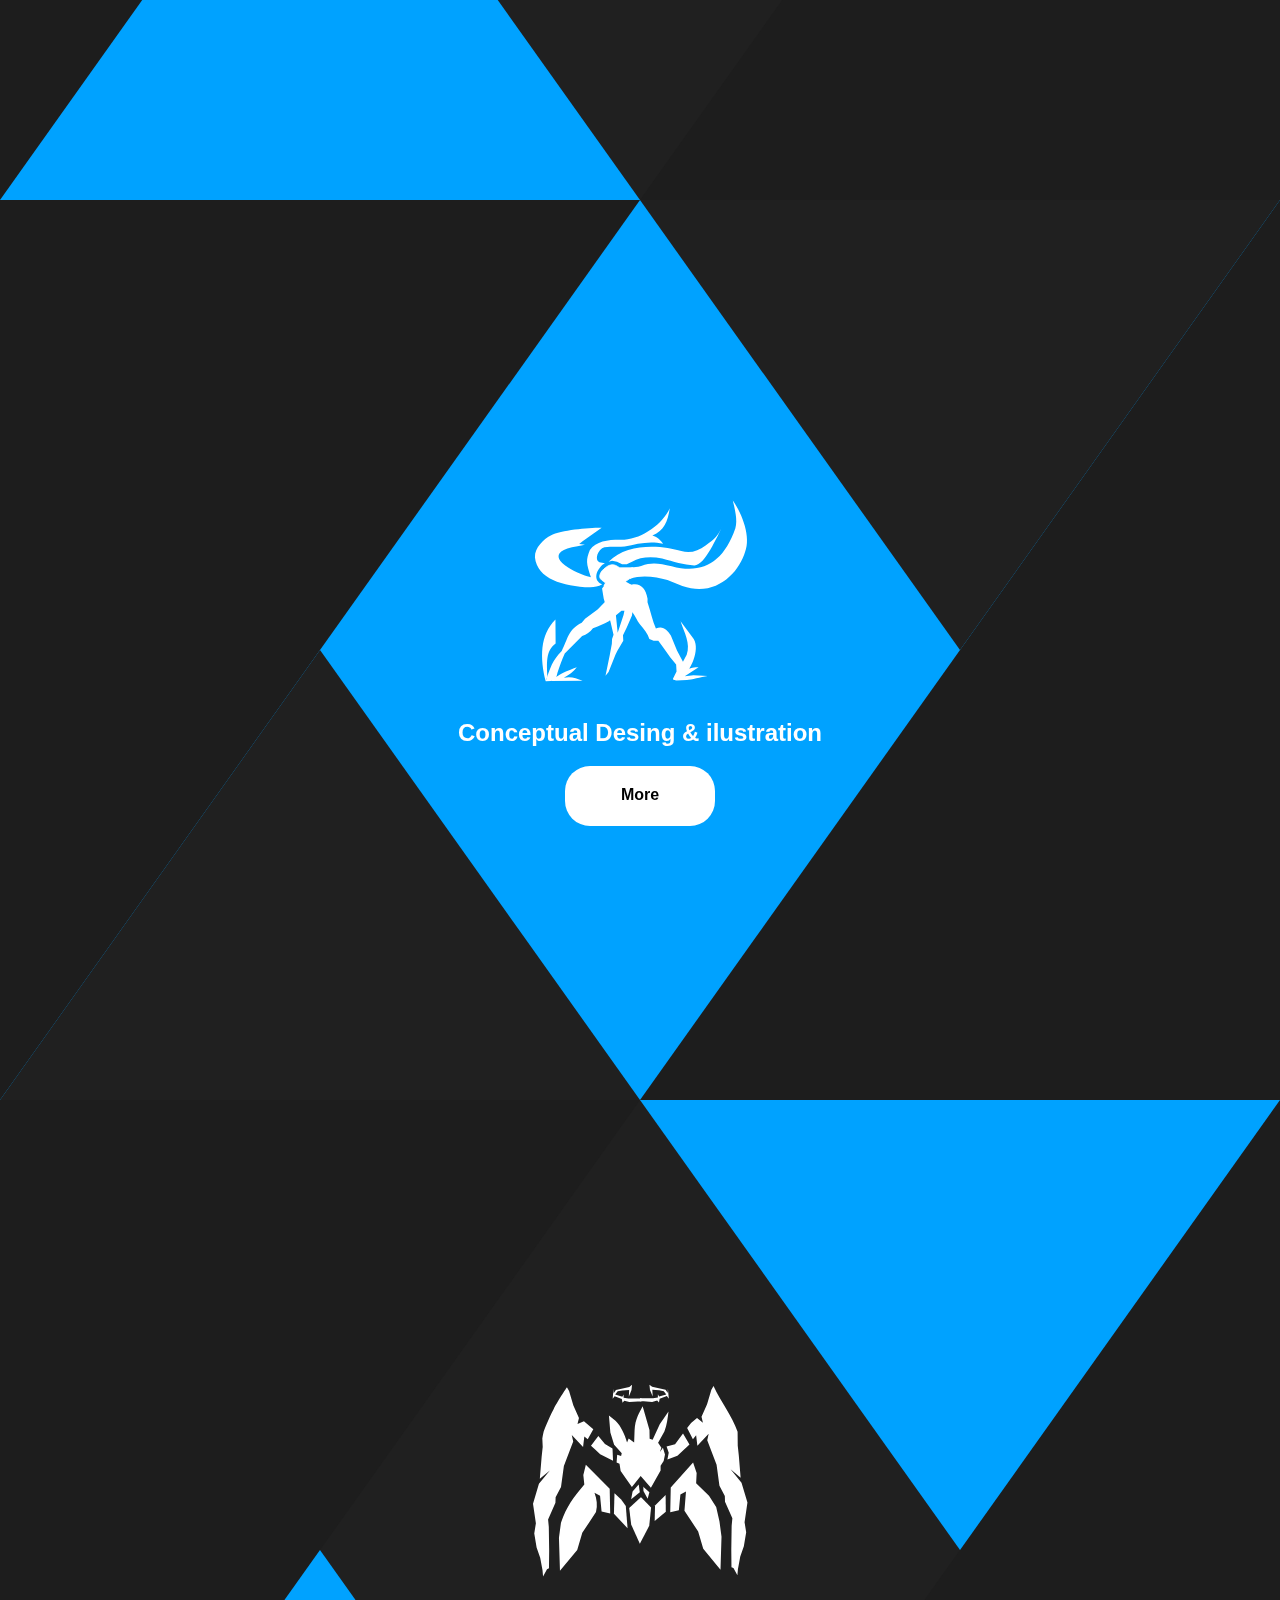
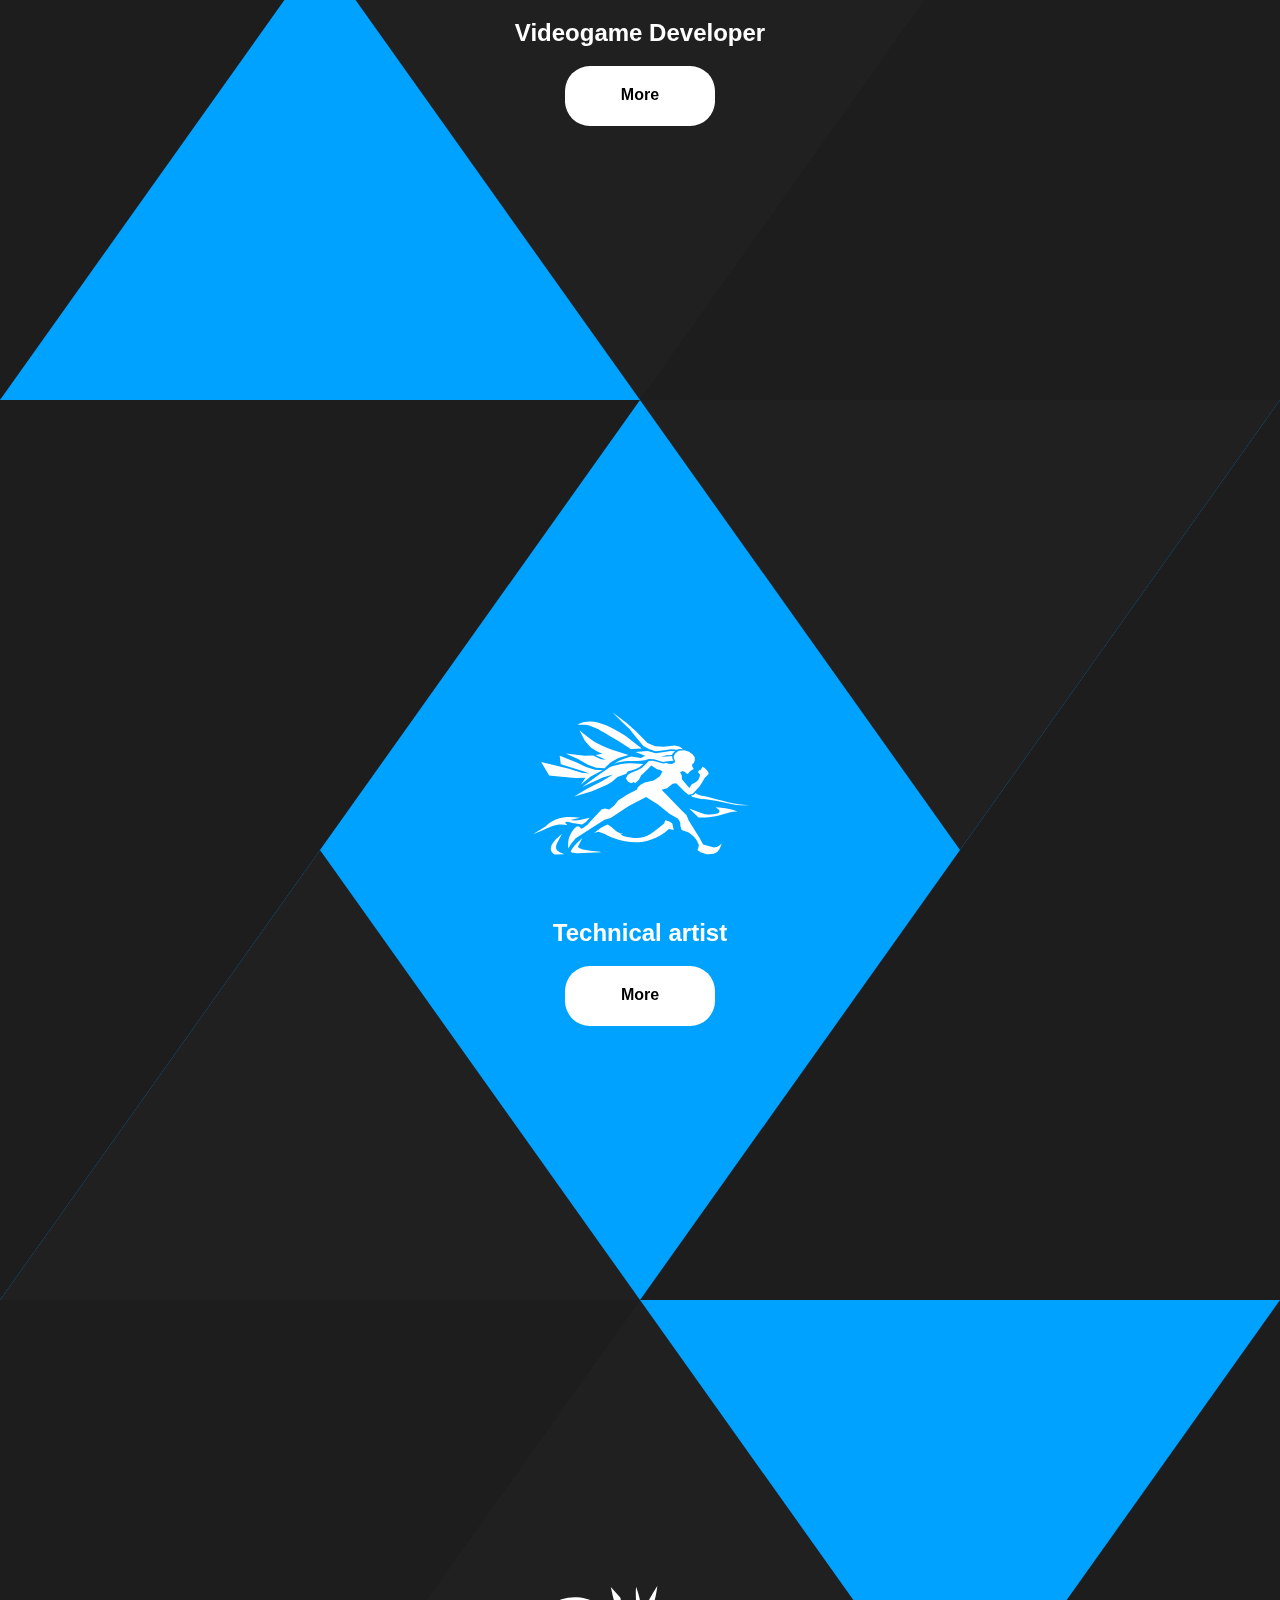
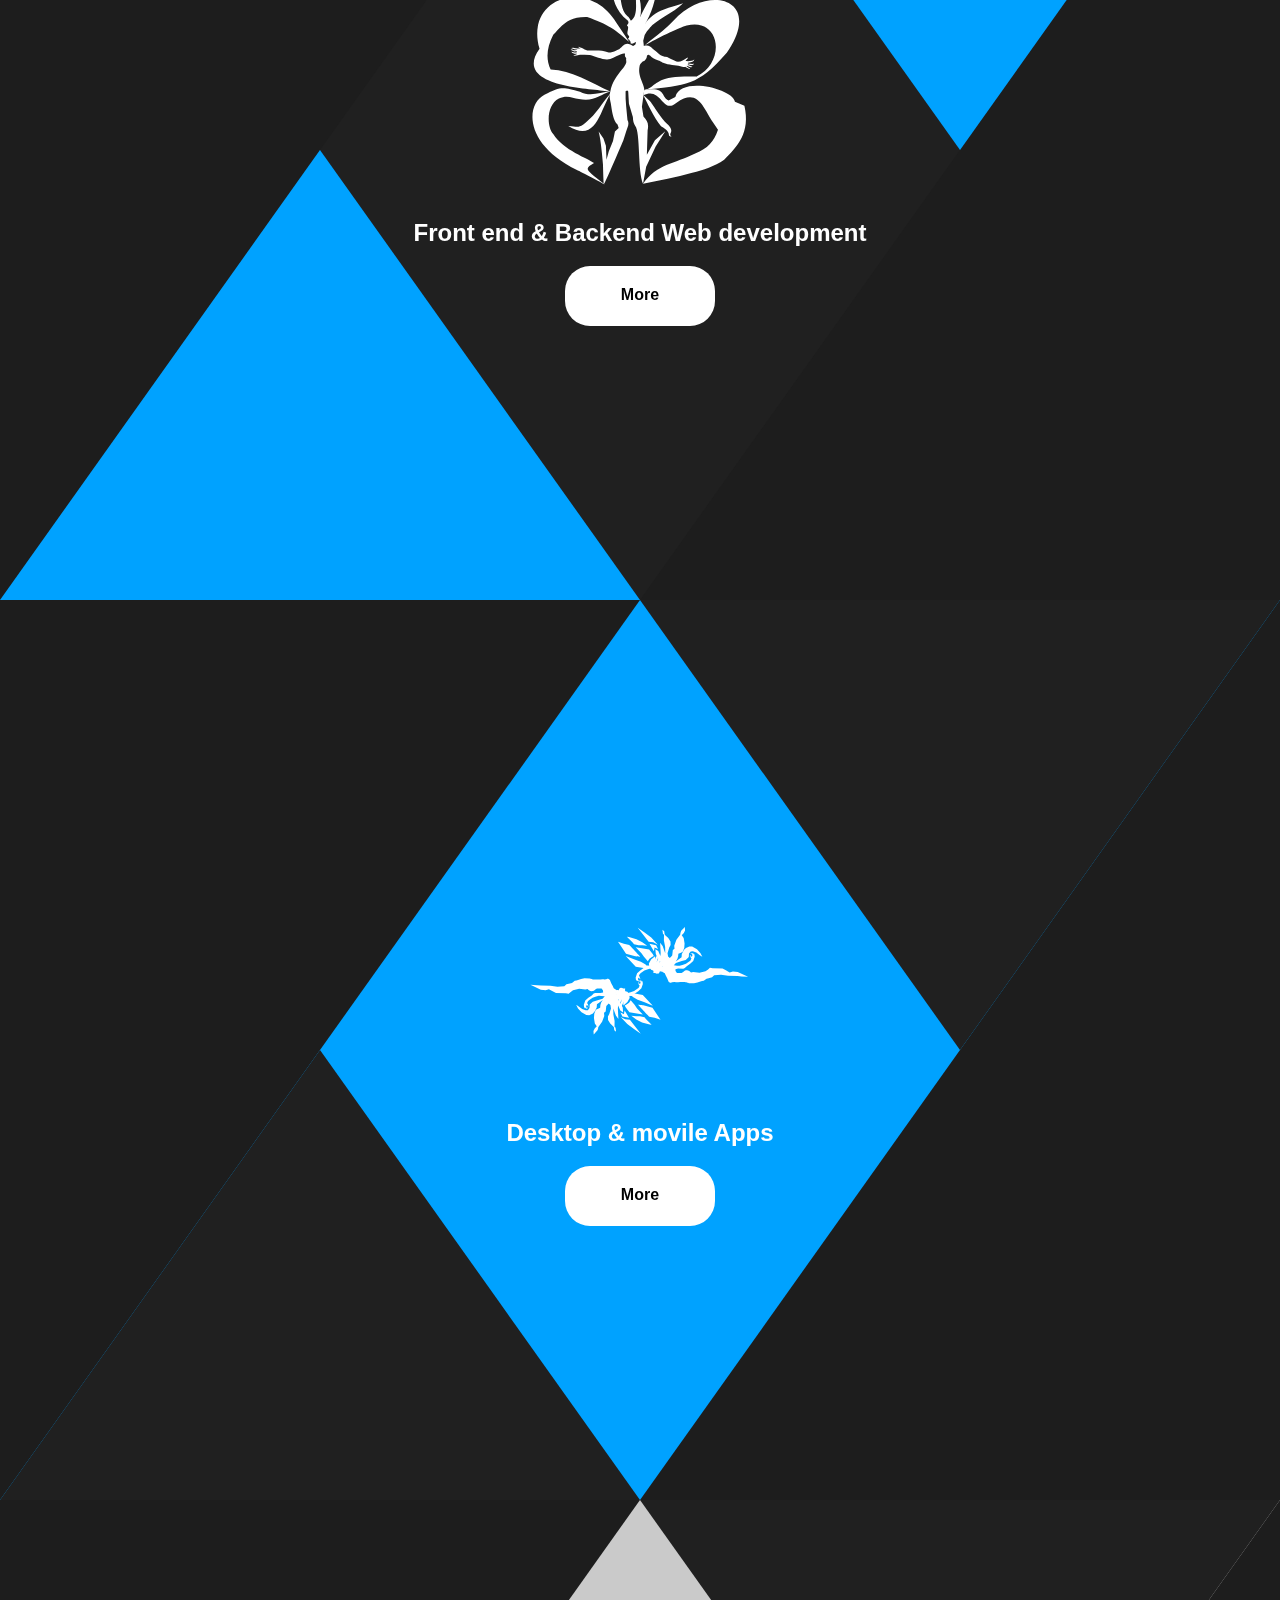
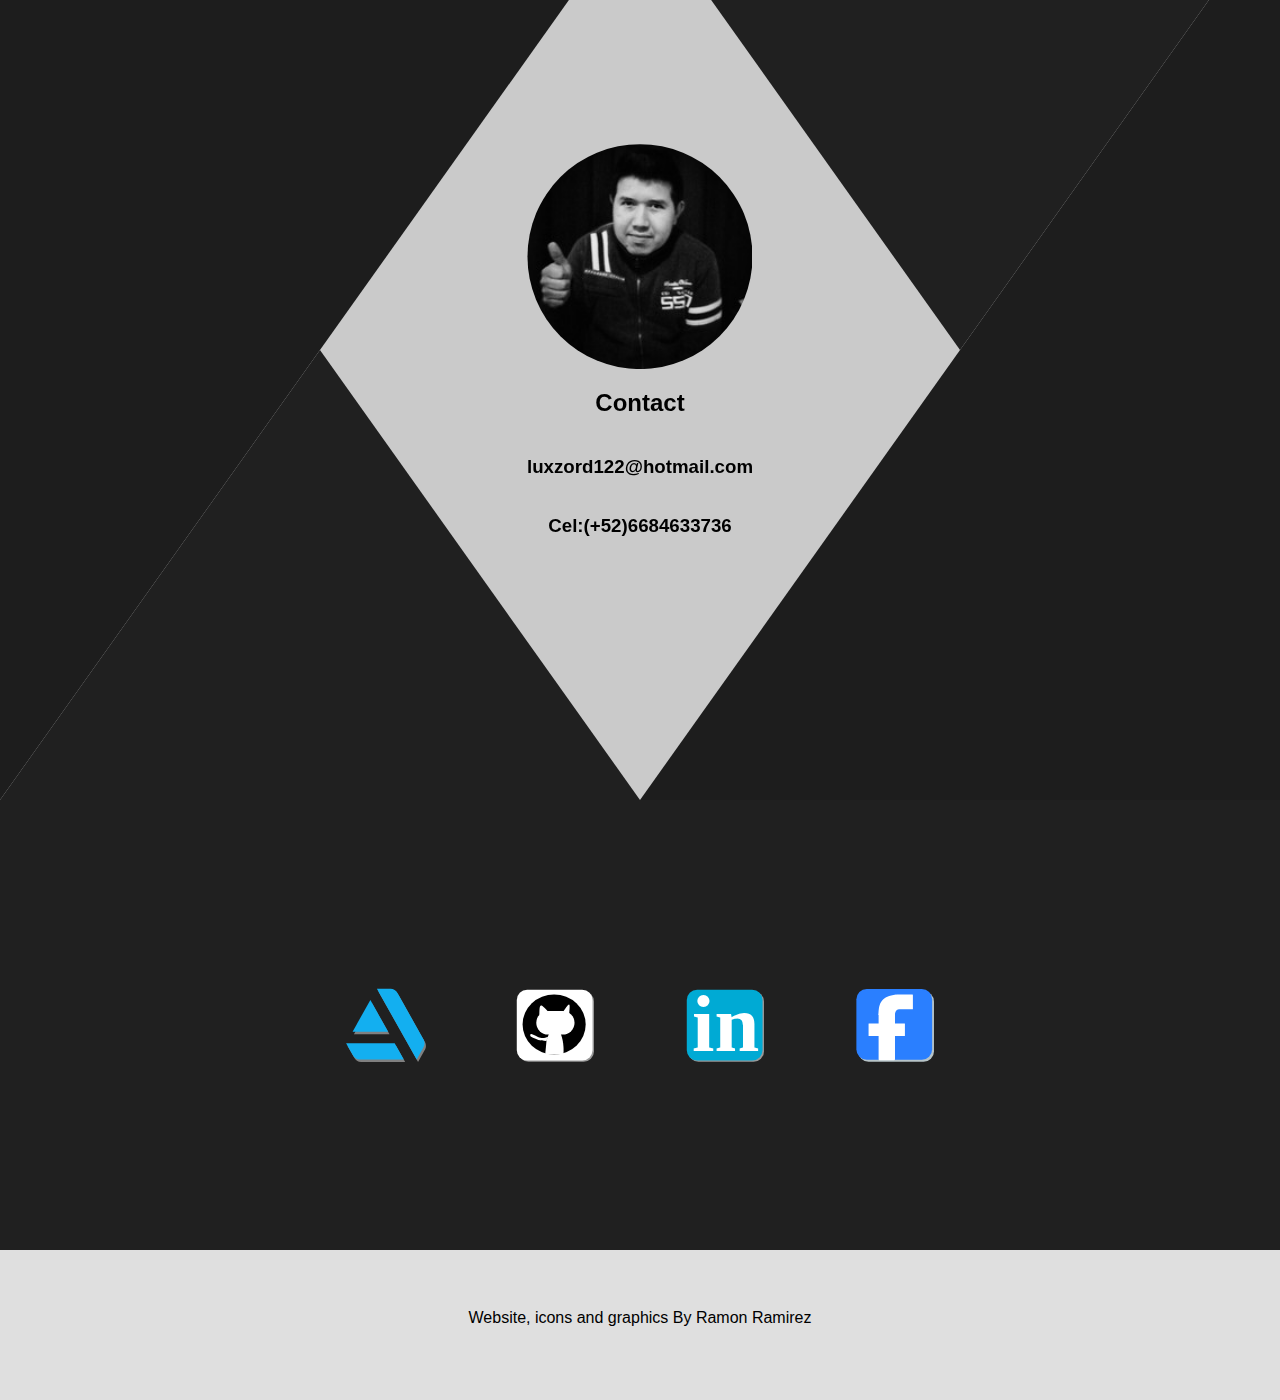
==== commit a63db257: "improving desing of index.html" ====
--- a/index.html
+++ b/index.html
@@ -22,17 +22,19 @@
             <img class="modalicon" src="img/menumodal.svg"alt="">
 
         </a>        
-        <div class="basicsection gray" id="header">
+        <div class="basicsection blue cliped" id="header">
 
 
             <div class="iconholder">
-                <img class="icon" src="mainlogos/rouge2.svg" alt="icono.png">
+                <img class="icon" src="mainlogos/rouge2_c.svg" alt="icono.png">
                 
             </div>
             <div class="title">
                 <h1 class="pading maintitle">Ramon Ramirez</h1>
                 <h2 class="pading mainsubtitle">Videogame developer, Freelance programer, 2D and 3D artist</h1>
-            </div>            
+            </div>  
+            <div class="volando clip_a black"></div>
+            <div class="volando clip_b black"></div>          
             
         </div>
         <div class="paravelium blue" id="modal">
@@ -70,31 +72,43 @@
                     <img class="zb_logo" src="zb/logos/fairy.svg" alt="">
                     <h2>Digital sculpting and 3D Artist</h2>
                     <a class="mybuton white" href="sculpture.html">More</a>
+                    <div class="volando clip_a blue"></div>
+                    <div class="volando clip_b blue"></div>
                 </div>
                 <div class="basicsection blue cliped" id="desing">
                     <img class="zb_logo" src="zb/logos/knifelady.svg" alt="">
                     <h2>Conceptual Desing & ilustration</h2>
                     <a class="mybuton white" href="drawworkshop.html">More</a>
+                    <div class="volando clip_a black"></div>
+                    <div class="volando clip_b black"></div>      
                 </div>
                 <div class="basicsection black cliped" id="videogames" >
                     <img class="zb_logo" src="zb/logos/golem.svg" alt="">
                     <h2>Videogame Developer</h2>
                     <a class="mybuton white" href="videogames.html">More</a>
+                    <div class="volando clip_a blue"></div>
+                    <div class="volando clip_b blue"></div>
                 </div> 
                 <div class="basicsection blue cliped" id="videoreel">
                     <img class="zb_logo" src="zb/logos/hastelady.svg" alt="">
                     <h2>Technical artist</h2>
                     <a class="mybuton white" href="technicalartist.html">More</a>
+                    <div class="volando clip_a black"></div>
+                    <div class="volando clip_b black"></div>      
                 </div>
                 <div class="basicsection black cliped" id="webdev">
                     <img class="zb_logo" src="zb/logos/hada.svg" alt="">
                     <h2>Front end & Backend Web development</h2>
                     <a class="mybuton white " href="webportafolio.html">More</a>
+                    <div class="volando clip_a blue"></div>
+                    <div class="volando clip_b blue"></div>
                 </div>  
                 <div class="basicsection blue cliped" id="apps">
                     <img class="zb_logo" src="zb/logos/twinfairies.svg" alt="">
                     <h2>Desktop & movile Apps</h2>
                     <a class="mybuton white" href="appsportafolio.html">More</a>
+                    <div class="volando clip_a black"></div>
+                    <div class="volando clip_b black"></div>   
                         
                 </div>
                 
@@ -138,6 +152,8 @@
             <h2>Contact</h2>
             <h3>luxzord122@hotmail.com</h3>
             <h3>Cel:(+52)6684633736</h3>
+            <div class="volando clip_a black"></div>
+            <div class="volando clip_b black"></div>   
         </div>
         <div class="container black">
             <div class="projects">
--- a/main.css
+++ b/main.css
@@ -16,6 +16,24 @@
     
     height: auto;
    
+
+}
+.volando{
+    position: absolute;
+    height: 100%;
+    width: 50%;
+   
+    
+    
+}
+.clip_a{
+    clip-path: polygon(0 0, 0% 100%, 100% 100%);
+    left: 0;
+
+}
+.clip_b{
+    clip-path: polygon(0 0, 100% 100%, 100% 0);
+    left: 50%;
 
 }
 .modalbutton{
@@ -158,6 +176,7 @@
     flex-wrap: wrap;
 }
 .basicsection{
+    position: relative;
     display: flex;
     flex-direction: column;
     align-content: center;
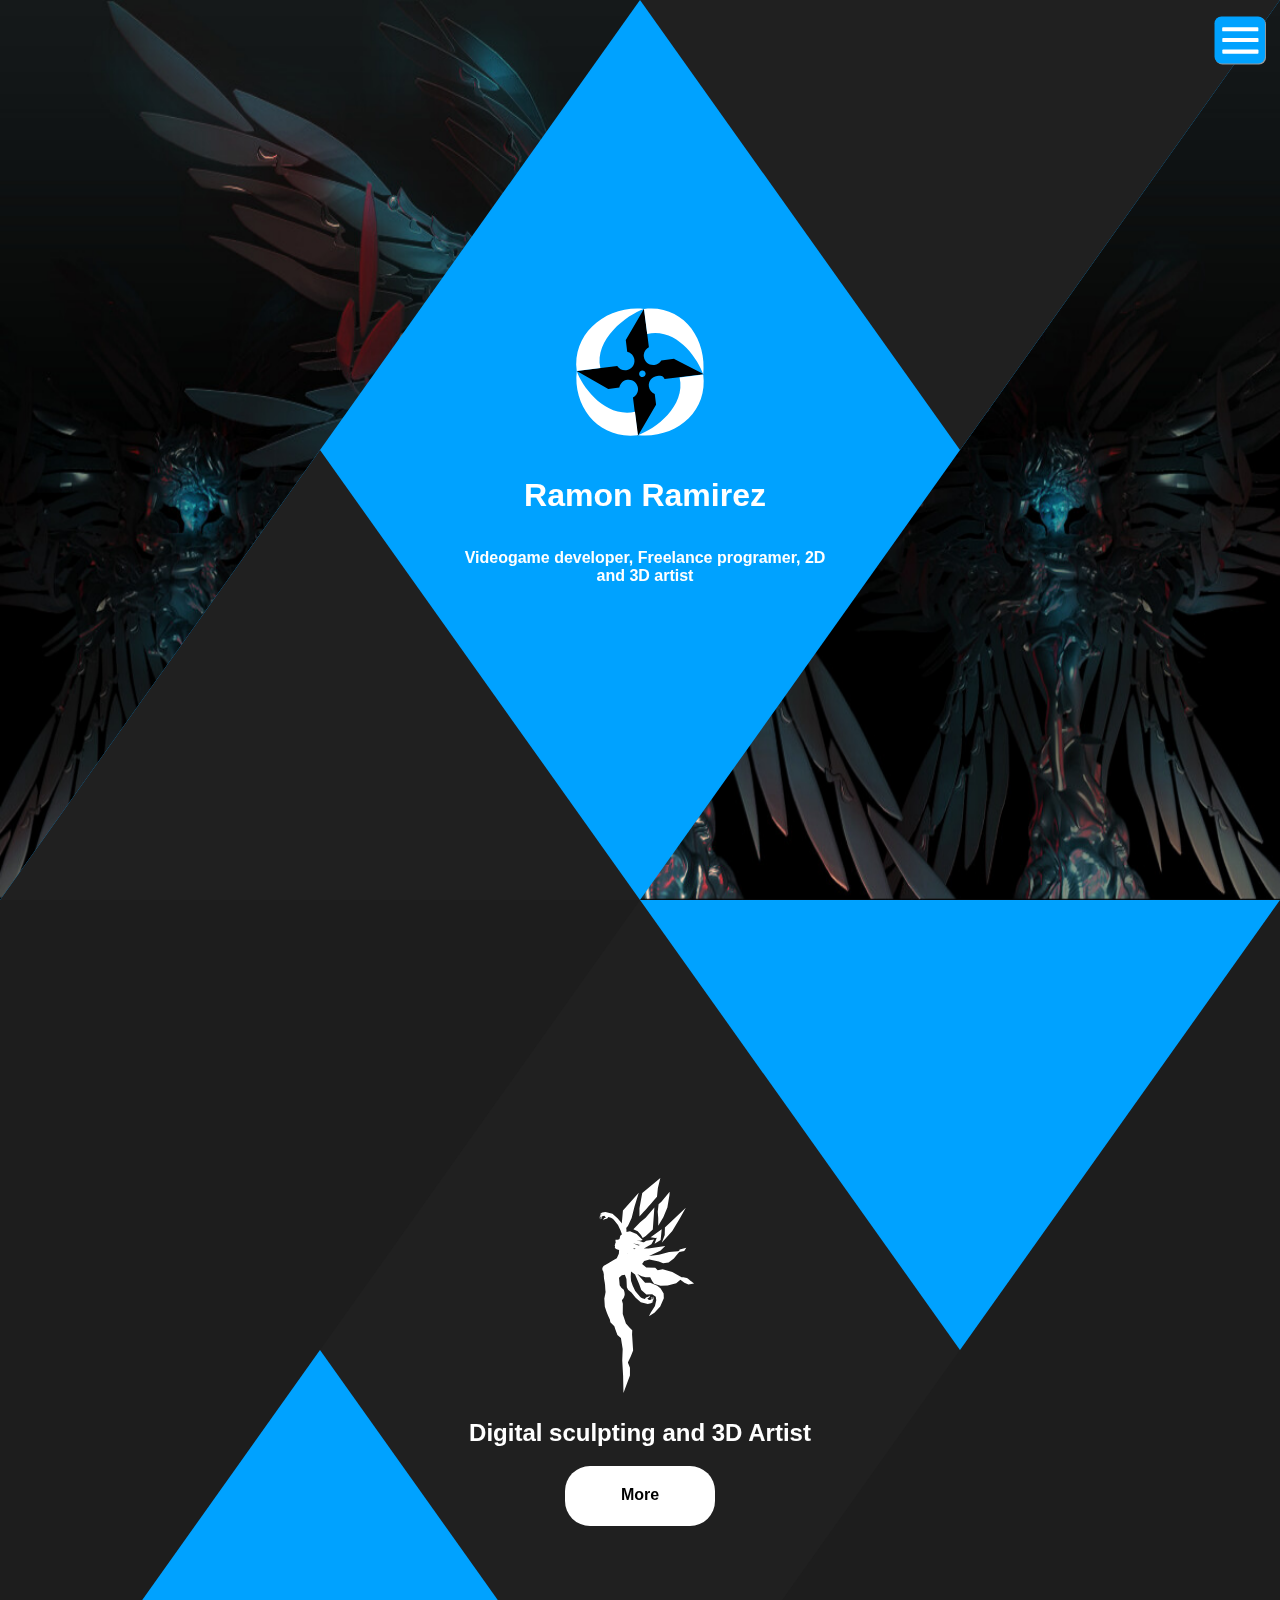
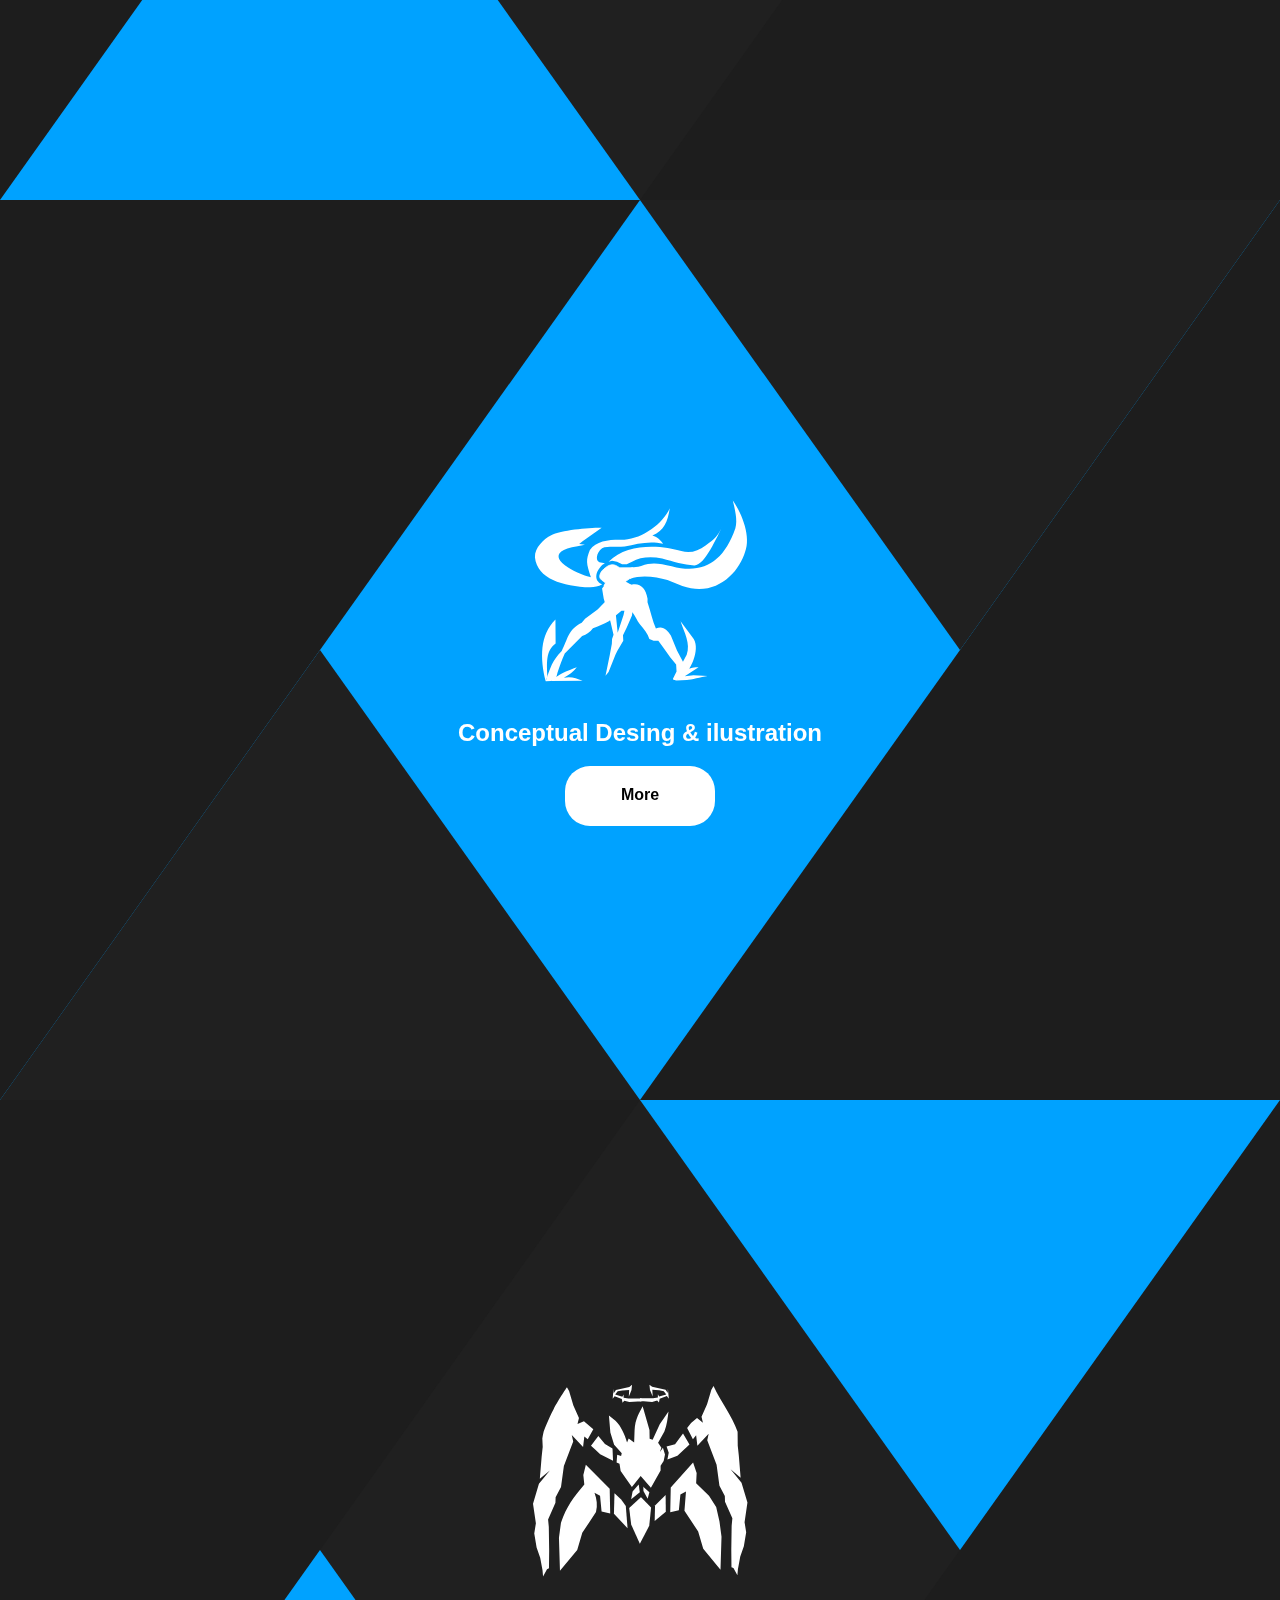
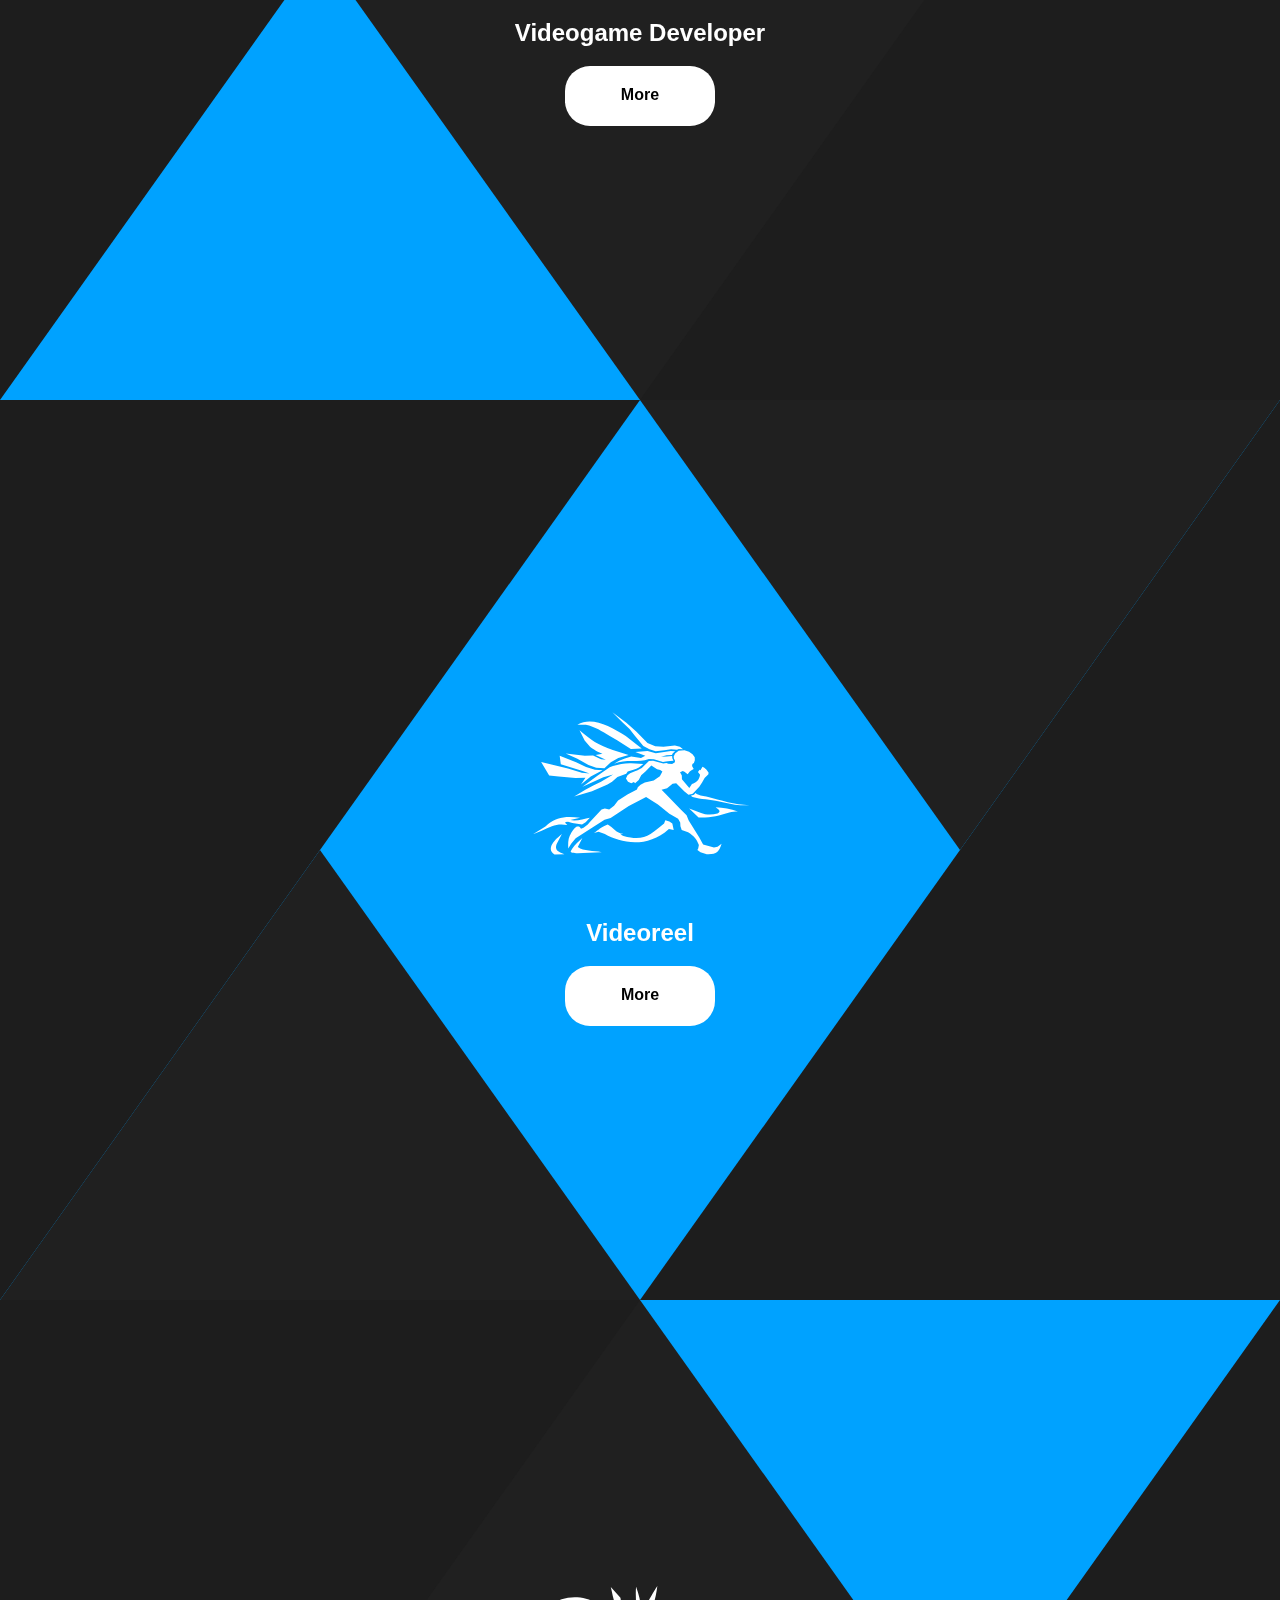
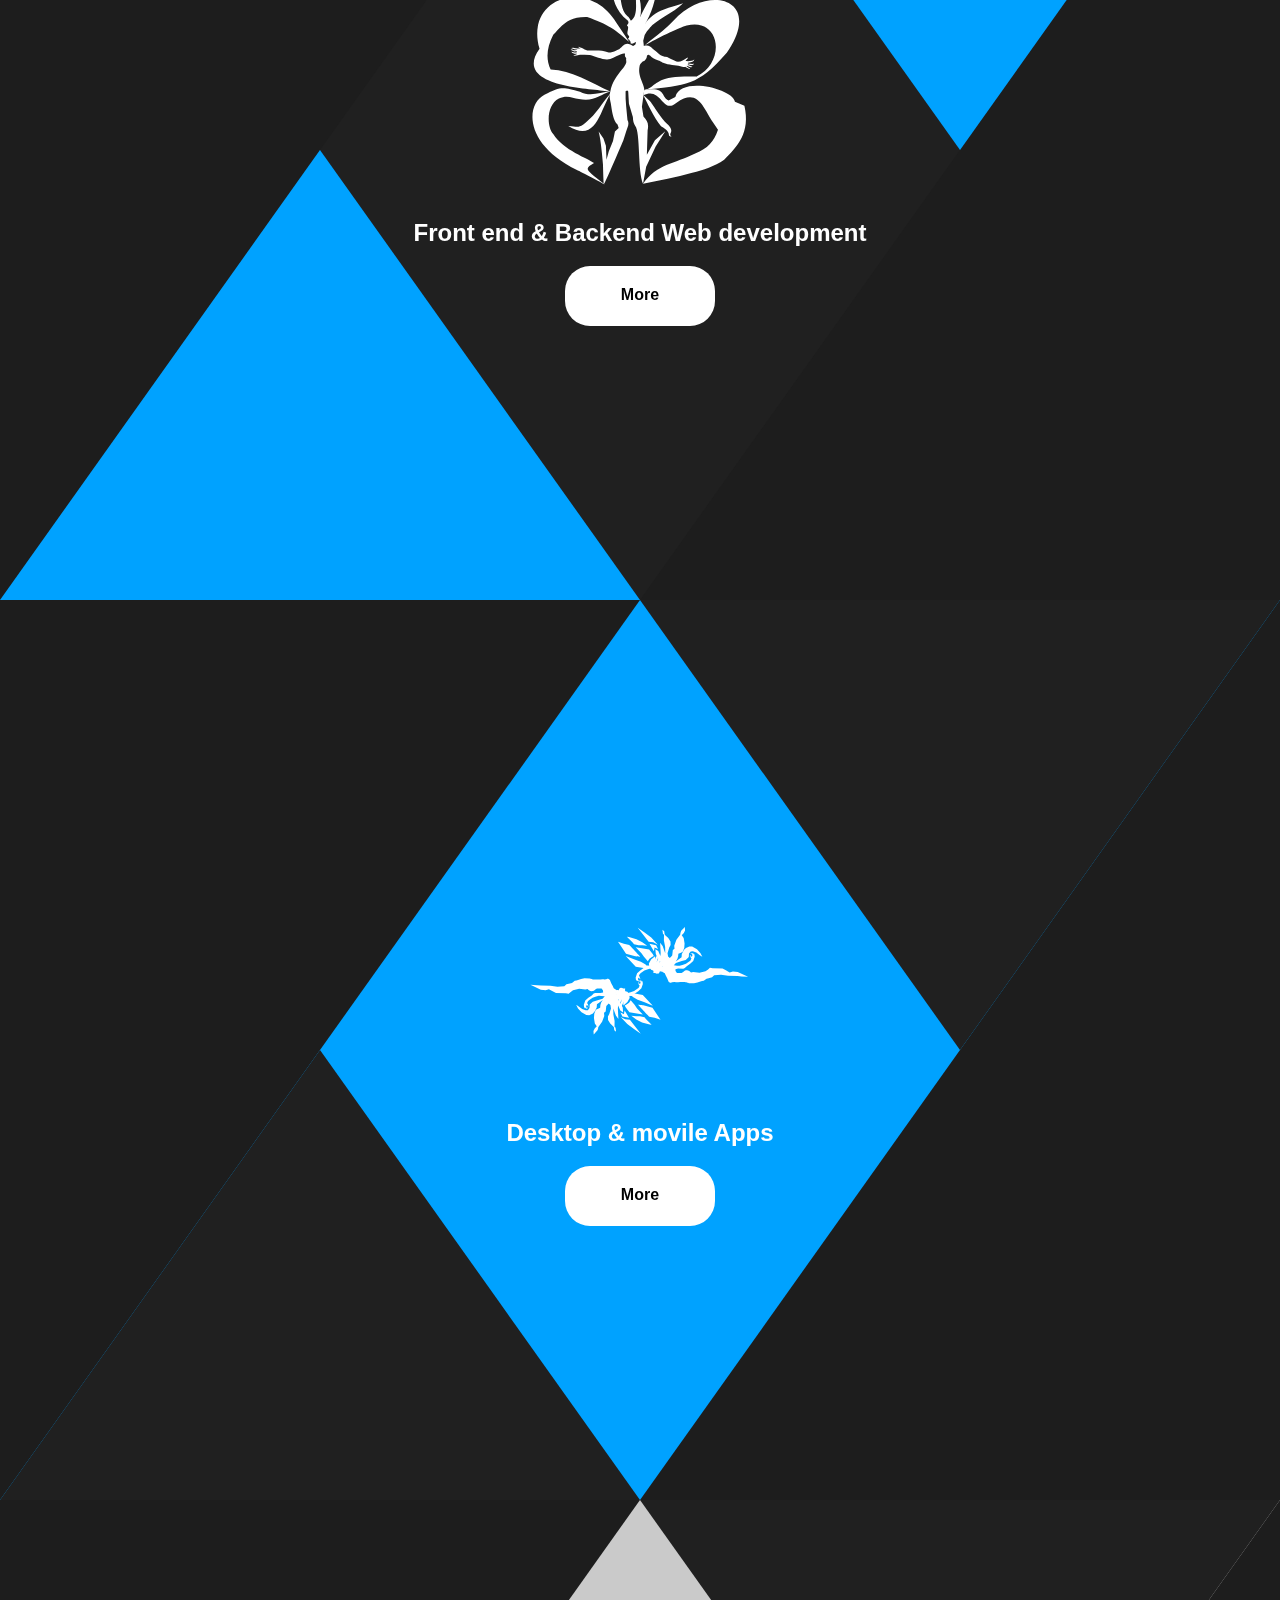
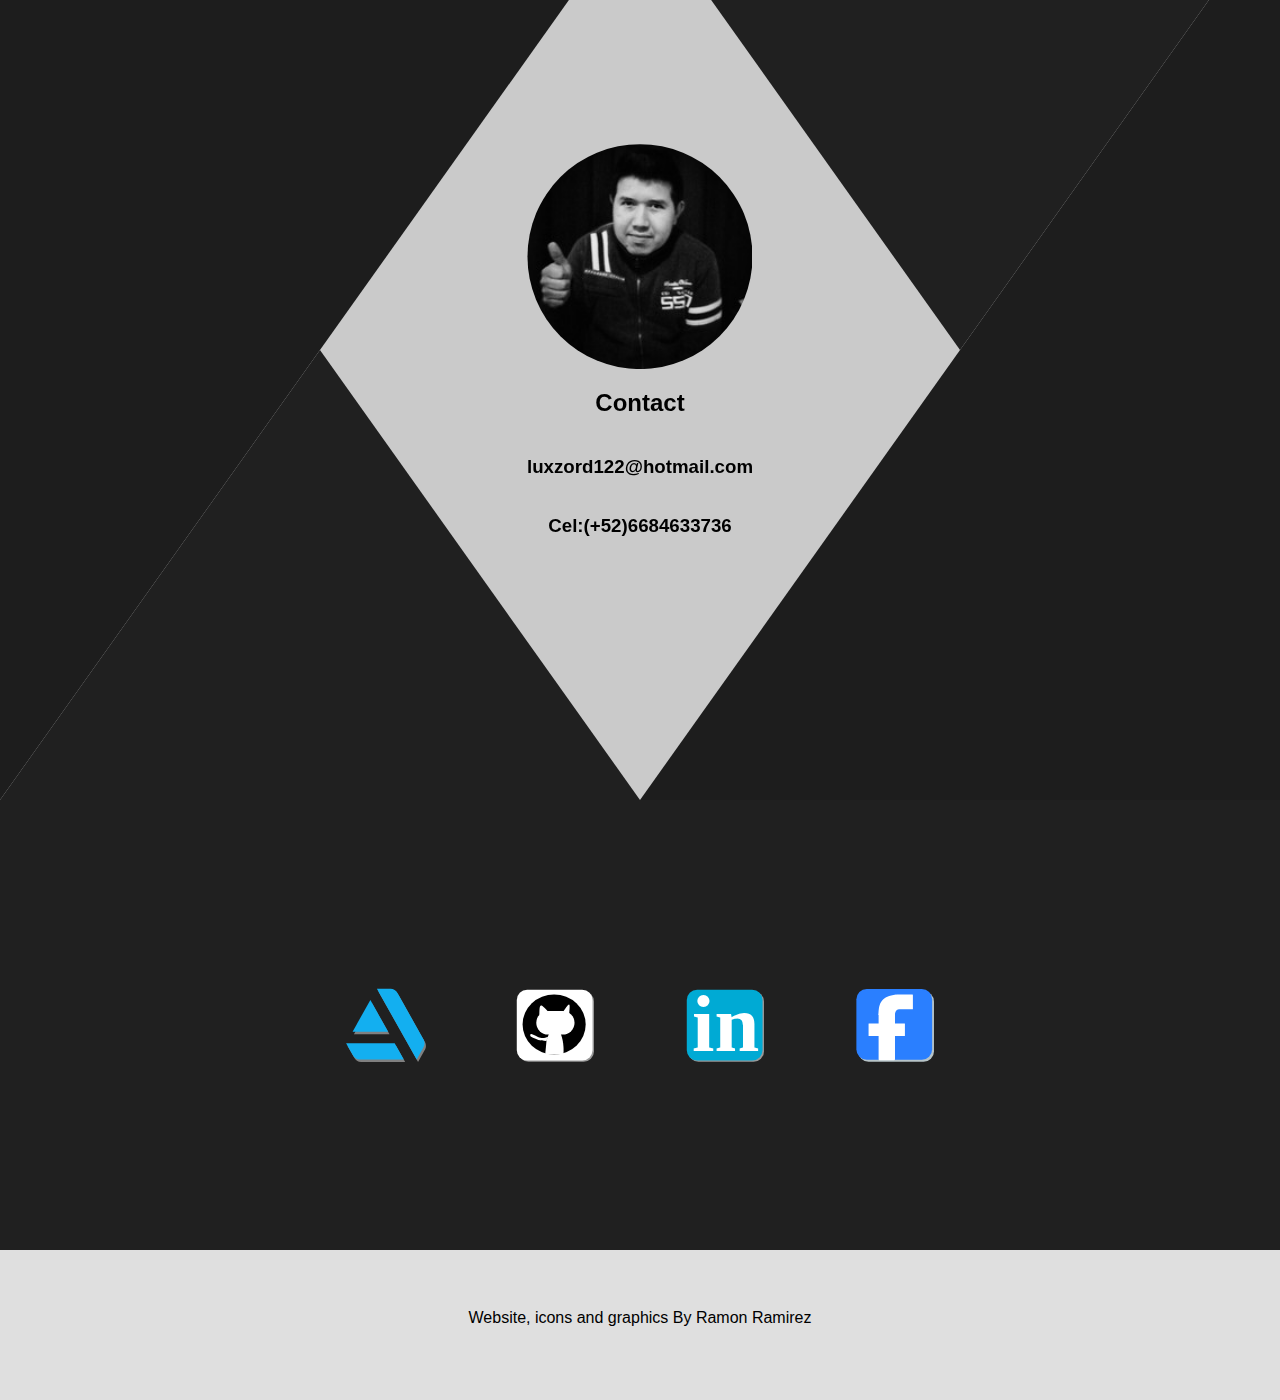
==== commit 10a2b217: "adding new video" ====
--- a/index.html
+++ b/index.html
@@ -23,16 +23,19 @@
 
         </a>        
         <div class="basicsection blue cliped" id="header">
-
-
             <div class="iconholder">
                 <img class="icon" src="mainlogos/rouge2_c.svg" alt="icono.png">
-                
+                        
+                                
             </div>
             <div class="title">
                 <h1 class="pading maintitle">Ramon Ramirez</h1>
                 <h2 class="pading mainsubtitle">Videogame developer, Freelance programer, 2D and 3D artist</h1>
-            </div>  
+            </div>
+            
+
+
+            
             <div class="volando clip_a black"></div>
             <div class="volando clip_b black"></div>          
             
@@ -91,7 +94,7 @@
                 </div> 
                 <div class="basicsection blue cliped" id="videoreel">
                     <img class="zb_logo" src="zb/logos/hastelady.svg" alt="">
-                    <h2>Technical artist</h2>
+                    <h2>Videoreel</h2>
                     <a class="mybuton white" href="technicalartist.html">More</a>
                     <div class="volando clip_a black"></div>
                     <div class="volando clip_b black"></div>      
--- a/main.css
+++ b/main.css
@@ -21,10 +21,7 @@
 .volando{
     position: absolute;
     height: 100%;
-    width: 50%;
-   
-    
-    
+    width: 50%;    
 }
 .clip_a{
     clip-path: polygon(0 0, 0% 100%, 100% 100%);
@@ -191,7 +188,7 @@
     flex-wrap: wrap;
 }
 .paravelium{
-    right:-50%;
+    right:-75%;
     position: fixed;
     display: flex;
     flex-direction: column;
@@ -200,7 +197,7 @@
     text-align: center;  
     align-items: center;
     height: 100%;
-    width: 50%;
+    width: 75%;
     margin: 0;
     padding: 0;
     overflow: hidden;
@@ -362,6 +359,17 @@
     
 }
 @media only screen and (max-width: 1000px) {
+    
+    .clip_a{
+        clip-path: polygon(0 0, 0 100%,50% 100%);
+        left: 0;
+
+    }
+    .clip_b{
+        clip-path: polygon(50% 0, 100% 100%, 100% 0);
+        left: 50%;
+
+    }
     .maintitle{
         font-size: 1.8em;
         line-height: 1.5em;
@@ -538,13 +546,17 @@
         font-size: 0.9em;
         padding: 0;
         margin: 0;
+        width: 60vw;
+        
 
     }
     .title{
         width: 80vw;
         height: 15vh;        
-        text-align: center;        
-        display: block;
+        text-align: center;  
+        align-items: center;      
+        display: flex;
+        justify-content: center;
         
         
          
@@ -620,5 +632,9 @@
         clip-path: inset(0 0 0 0);
 
     }
-    
-}
+    .basicsection>h2{
+        width: 60vw;
+
+    }
+    
+}
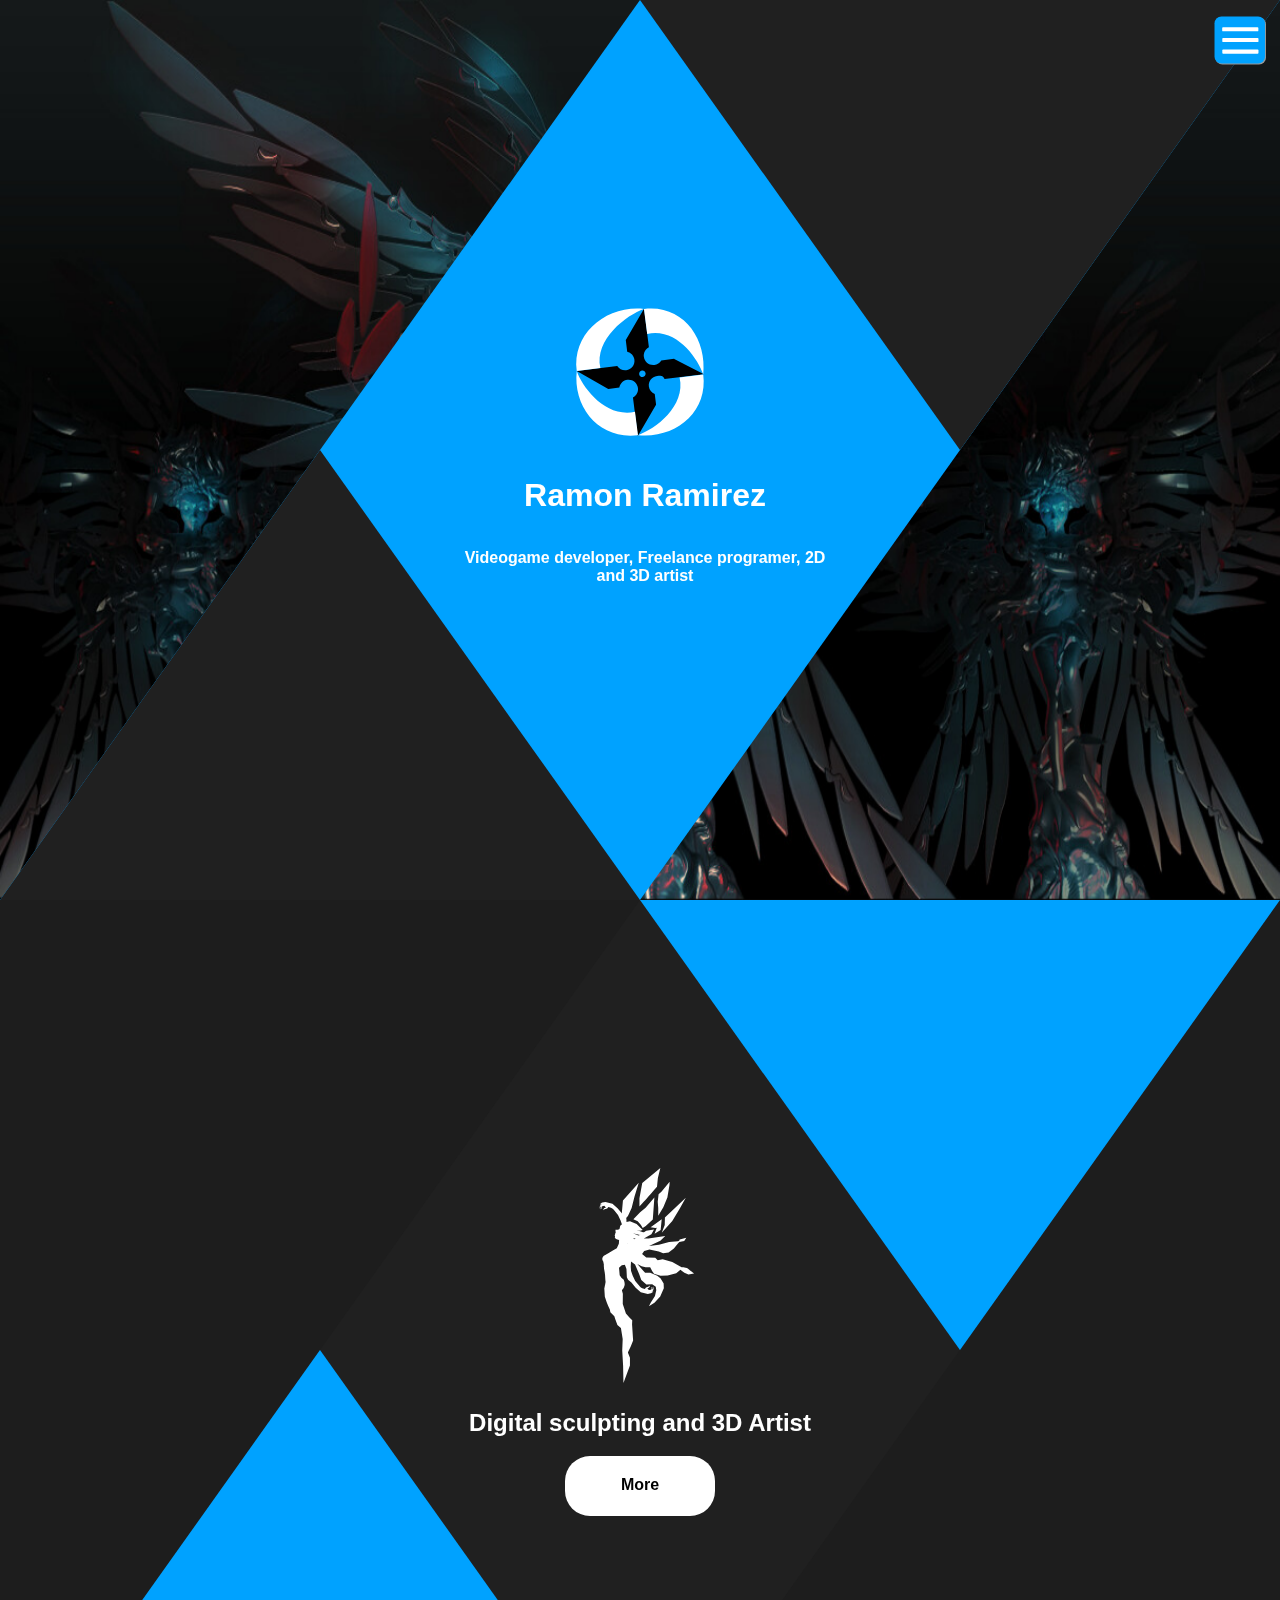
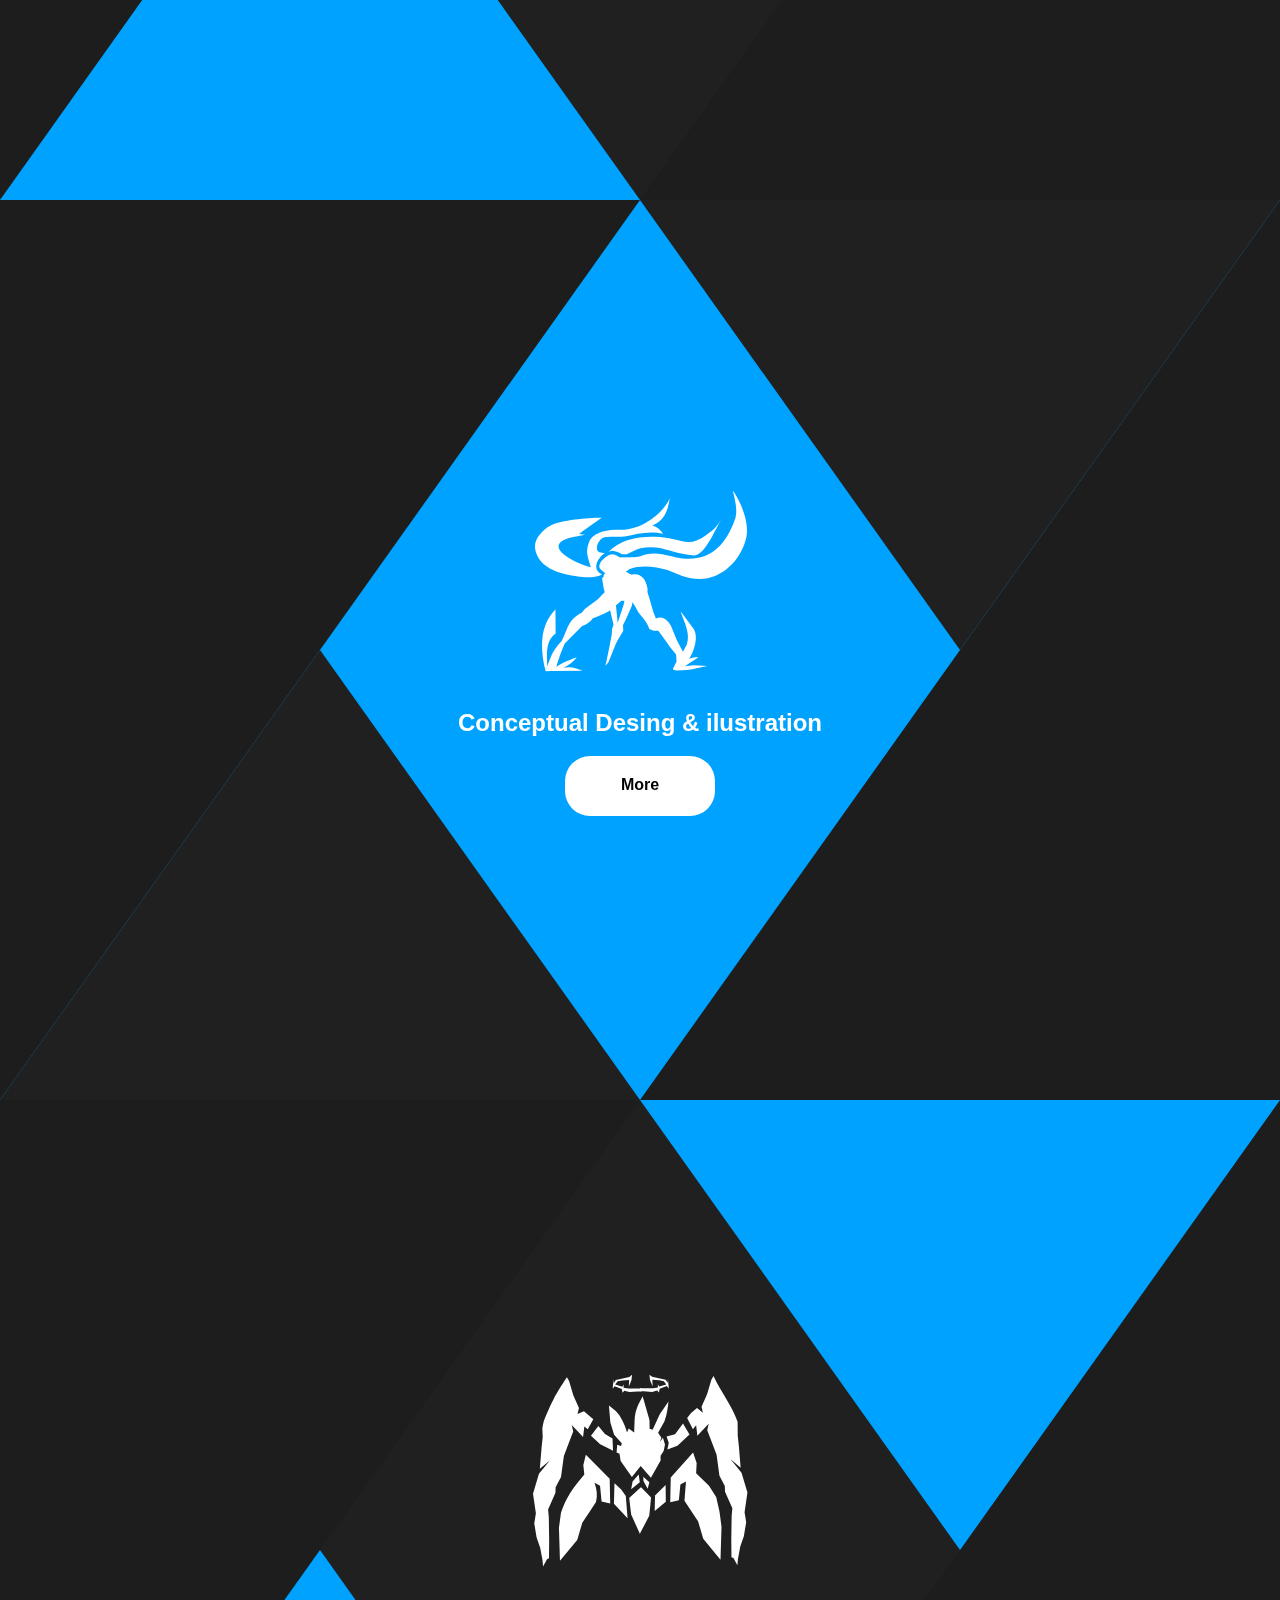
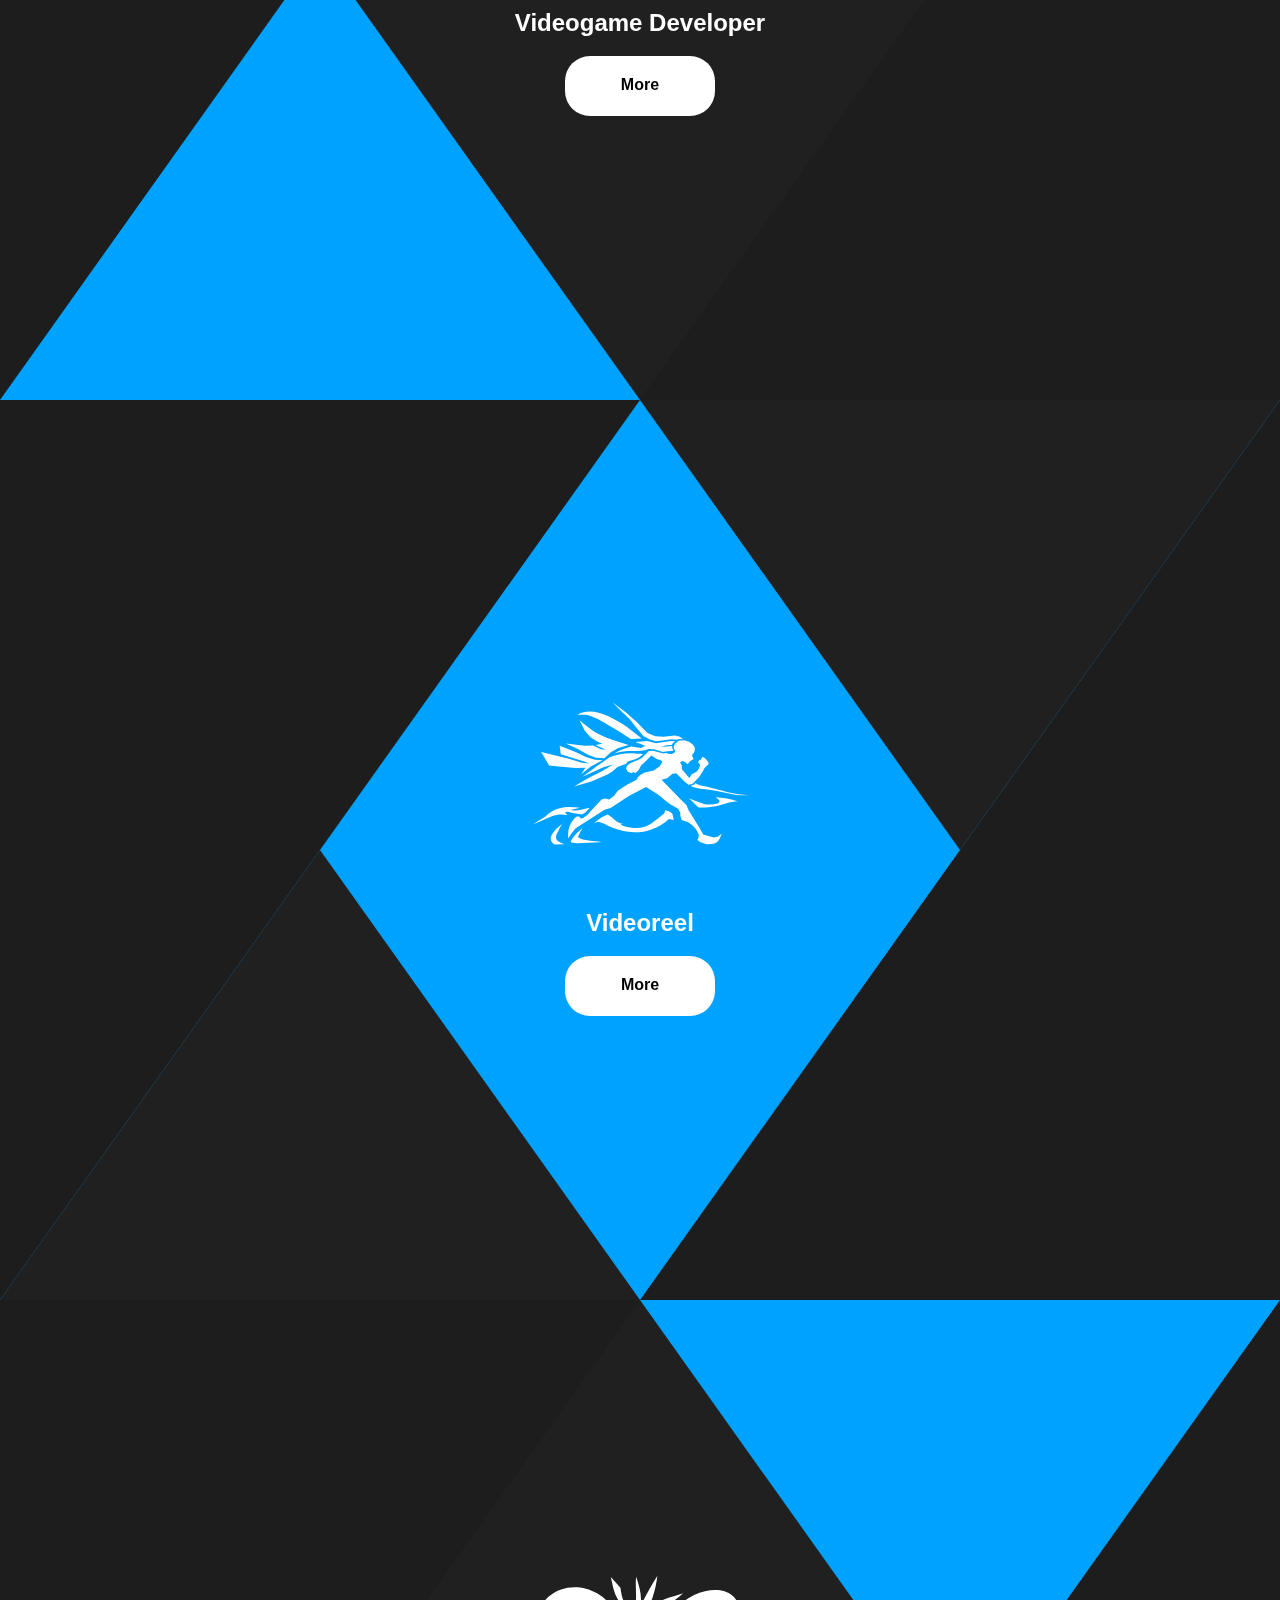
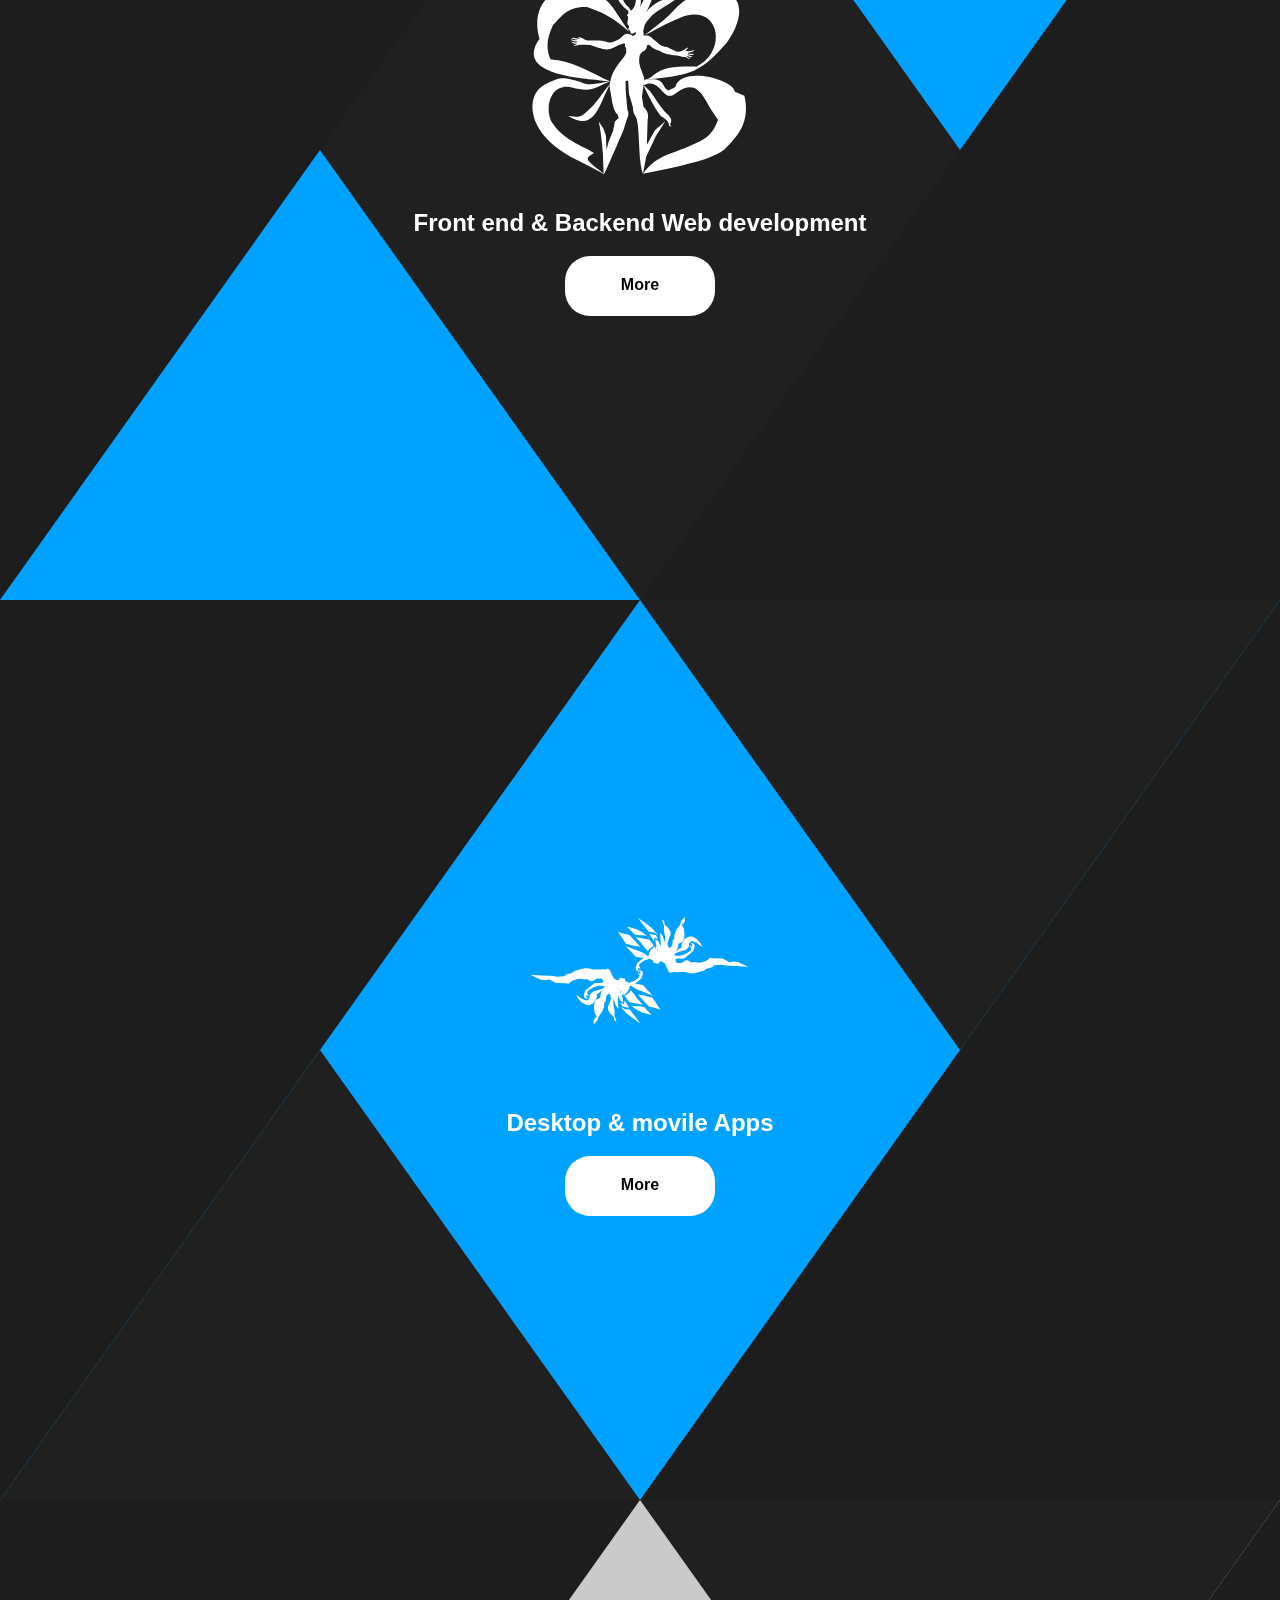
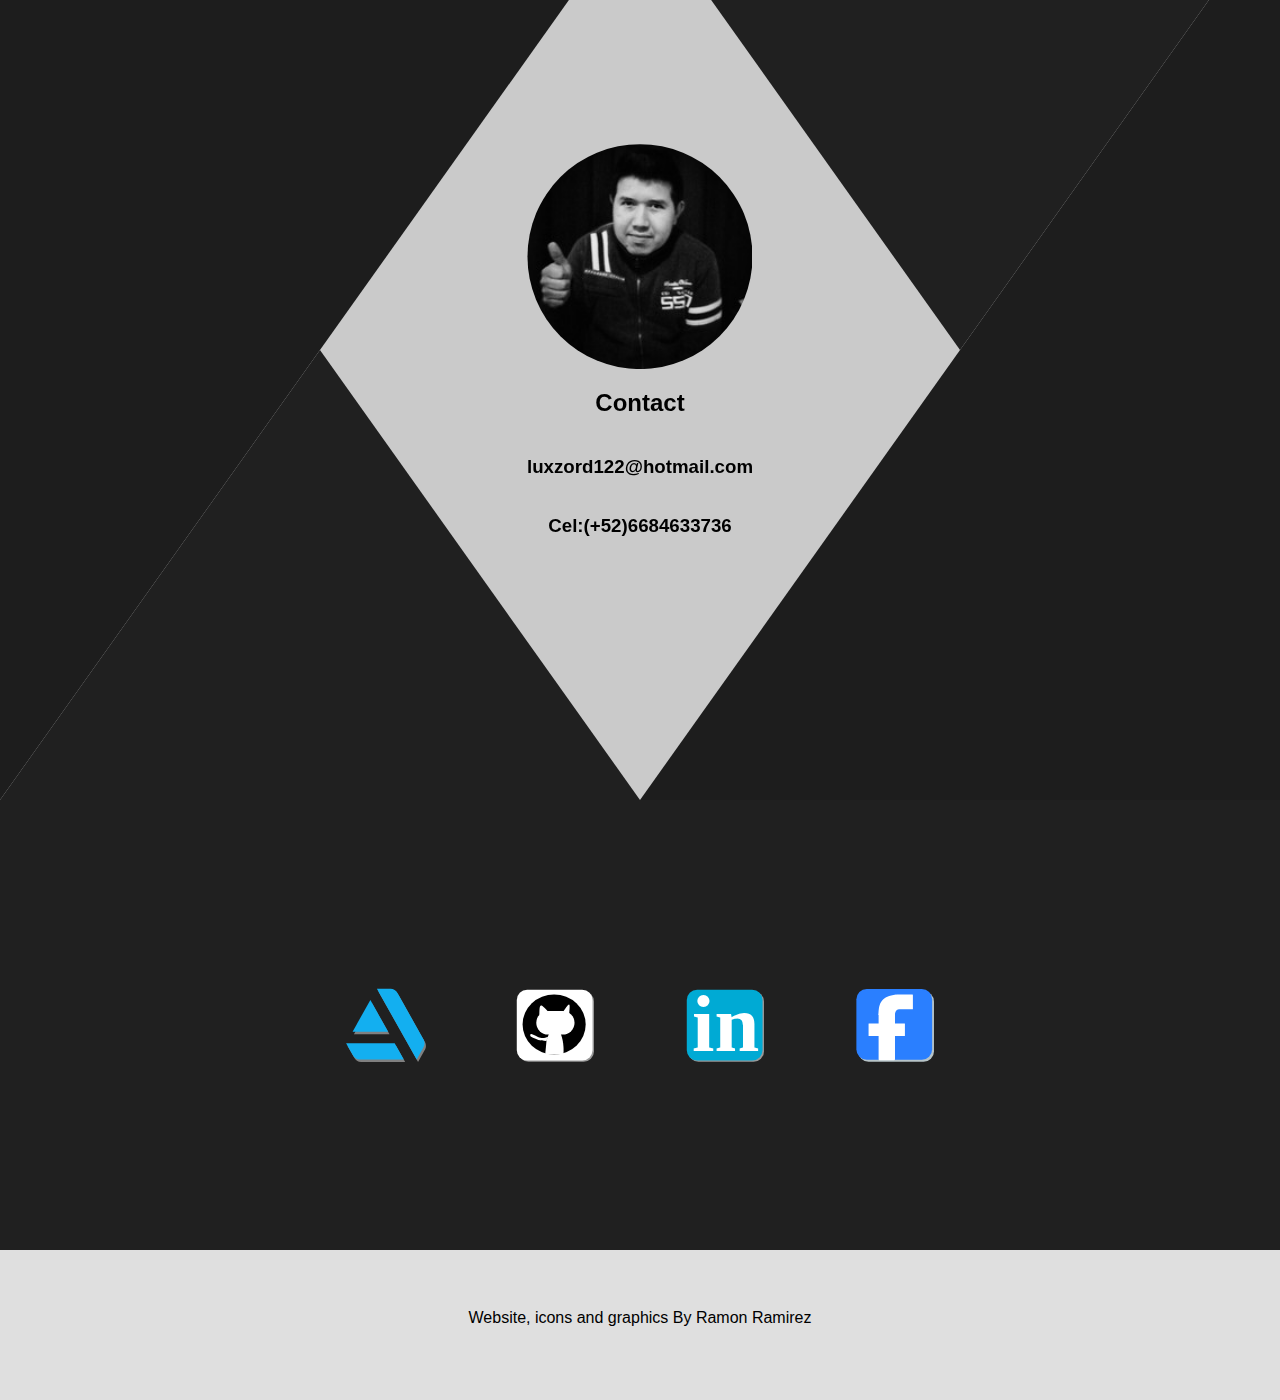
==== commit 0d300916: "web prototype page" ====
--- a/index.html
+++ b/index.html
@@ -52,19 +52,19 @@
                             <h4>Desing & ilustration</h4>
                         </a>
                         <a class="modalitem" onclick="scrolltodesired('videogames')">
-                            <h4>videogames</h4>
+                            <h4>Videogame Developer</h4>
                         </a>
                         <a class="modalitem" onclick="scrolltodesired('videoreel')">
-                            <h4>videoreel</h4>
+                            <h4>Technical Artist</h4>
                         </a>
                         <a class="modalitem" onclick="scrolltodesired('webdev')">
-                            <h4>webdevelopment</h4>
+                            <h4>Webdevelopment</h4>
                         </a>
                         <a class="modalitem" onclick="scrolltodesired('apps')">
-                            <h4>apps</h4>
+                            <h4>Apps</h4>
                         </a>
                         <a class="modalitem" onclick="scrolltodesired('contact')">
-                            <h4>contact</h4>
+                            <h4>Contact</h4>
                         </a>
                              
                              
@@ -102,14 +102,14 @@
                 <div class="basicsection black cliped" id="webdev">
                     <img class="zb_logo" src="zb/logos/hada.svg" alt="">
                     <h2>Front end & Backend Web development</h2>
-                    <a class="mybuton white " href="webportafolio.html">More</a>
+                    <a class="mybuton white " href="webdevelopment.html">More</a>
                     <div class="volando clip_a blue"></div>
                     <div class="volando clip_b blue"></div>
                 </div>  
                 <div class="basicsection blue cliped" id="apps">
                     <img class="zb_logo" src="zb/logos/twinfairies.svg" alt="">
                     <h2>Desktop & movile Apps</h2>
-                    <a class="mybuton white" href="appsportafolio.html">More</a>
+                    <a class="mybuton white" href="appsdevelopment.html">More</a>
                     <div class="volando clip_a black"></div>
                     <div class="volando clip_b black"></div>   
                         
--- a/main.css
+++ b/main.css
@@ -288,6 +288,17 @@
     text-align: center;
    
 }
+.titleh{
+    display: flex;
+    flex-direction: column;
+    width: 30vw;
+    height: auto;
+    max-height: 20vh;
+    min-height: 150px;
+    justify-content: center;
+    text-align: left;
+    
+}
 .pading{
     padding-left: 10px;
 }
@@ -308,6 +319,7 @@
     min-height: 150px;
     background-color: rgb(223, 223, 223);
 }
+
 .gradientsilver{
     background: rgb(156,156,156);
     background: linear-gradient(56deg, rgba(156,156,156,1) 0%, rgba(177,177,177,1) 13%, rgba(199,199,199,1) 81%, rgba(223,223,223,1) 100%);
@@ -383,7 +395,7 @@
         margin: 0;
 
     }
-    .title{
+    .title, .titleh{
         width: 80vw;
         height: 15vh;        
         text-align: center;        
@@ -475,7 +487,7 @@
         margin: 0;
 
     }
-    .title{
+    .title, .titleh{
         width: 80vw;
         height: 15vh;        
         text-align: center;        
@@ -550,7 +562,7 @@
         
 
     }
-    .title{
+    .title, .titleh{
         width: 80vw;
         height: 15vh;        
         text-align: center;  
--- a/zb_cards.css
+++ b/zb_cards.css
@@ -16,6 +16,10 @@
     width: 100%;
     
 
+}
+.midle>p{
+    width: 90%;
+    line-height: 1.5em;
 }
 .midle{
     display: flex;
@@ -56,11 +60,13 @@
     cursor: pointer;
     font-weight: bold;
     transition: 0.25s;
+    margin-bottom: 20px;
 
 }
 .mybuton:hover{
     transform: scale(1.1);
     transition: 0.25s;
+    
 
 
 }
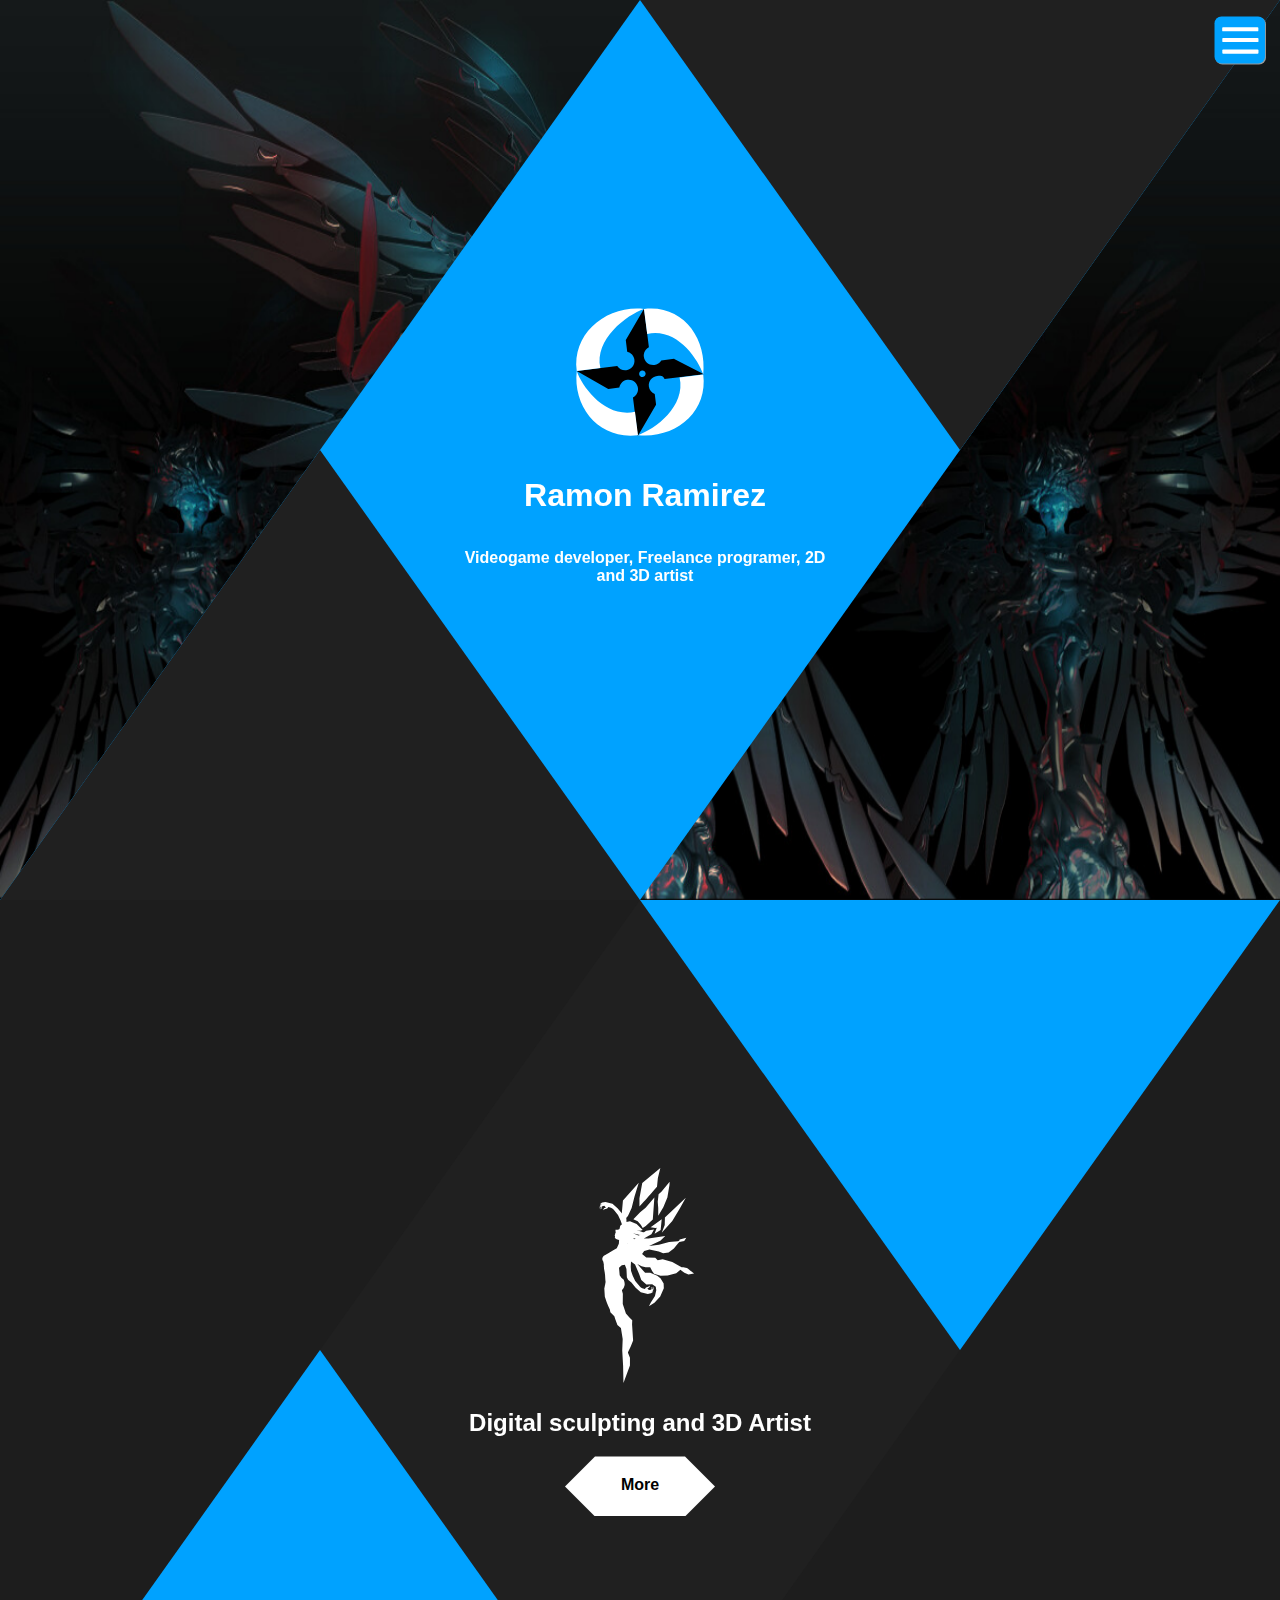
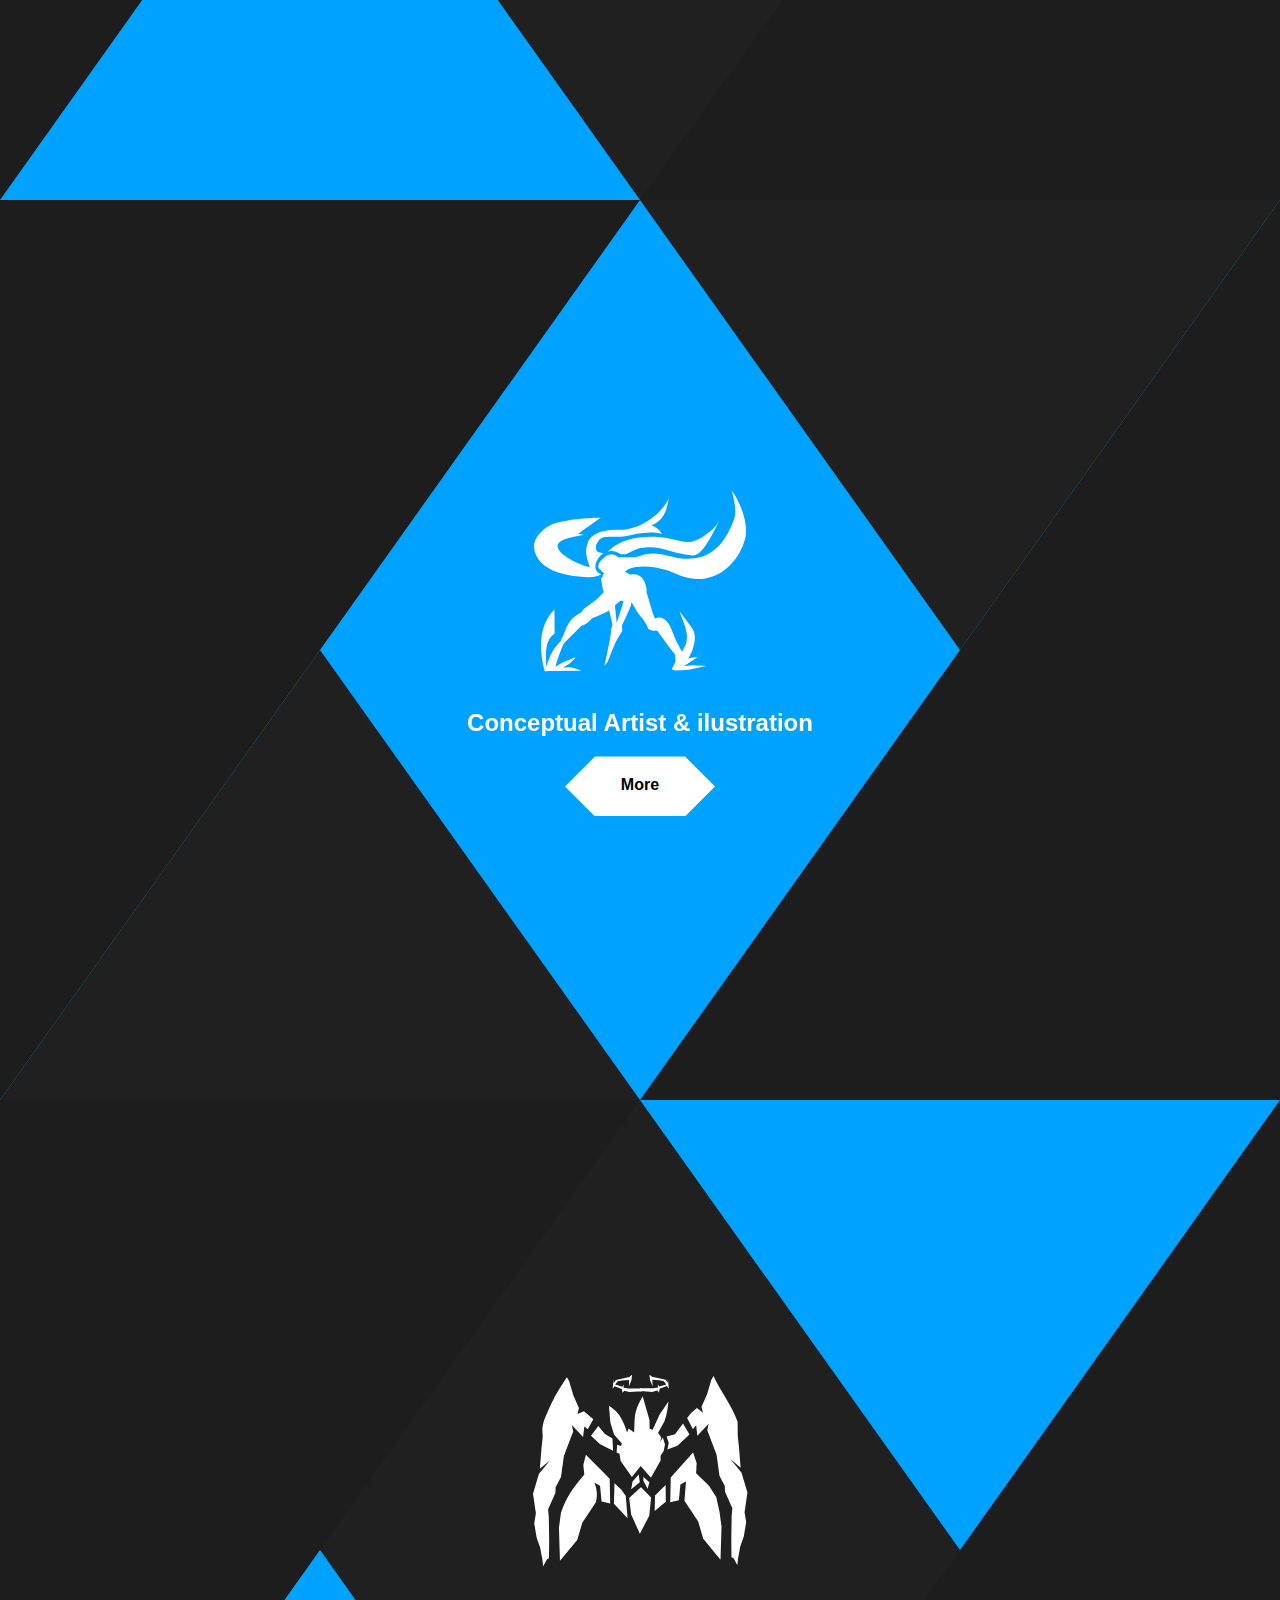
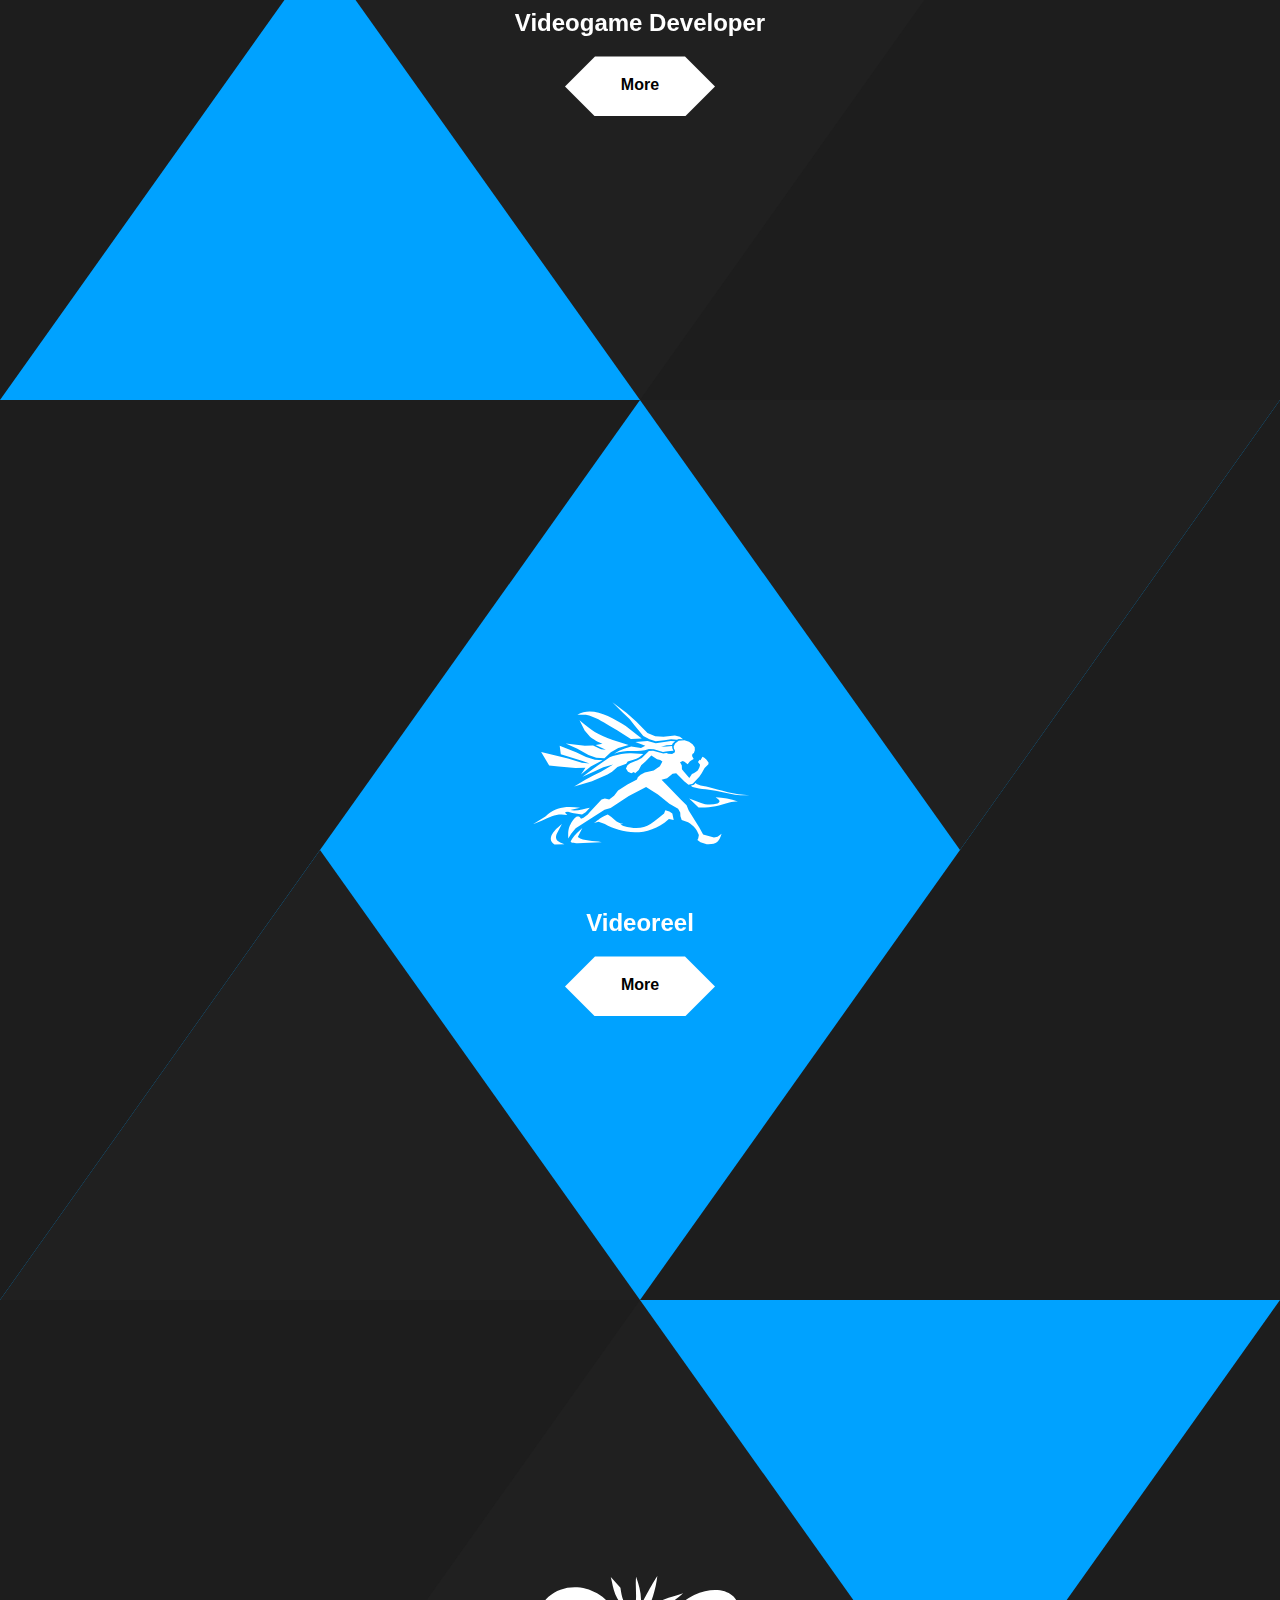
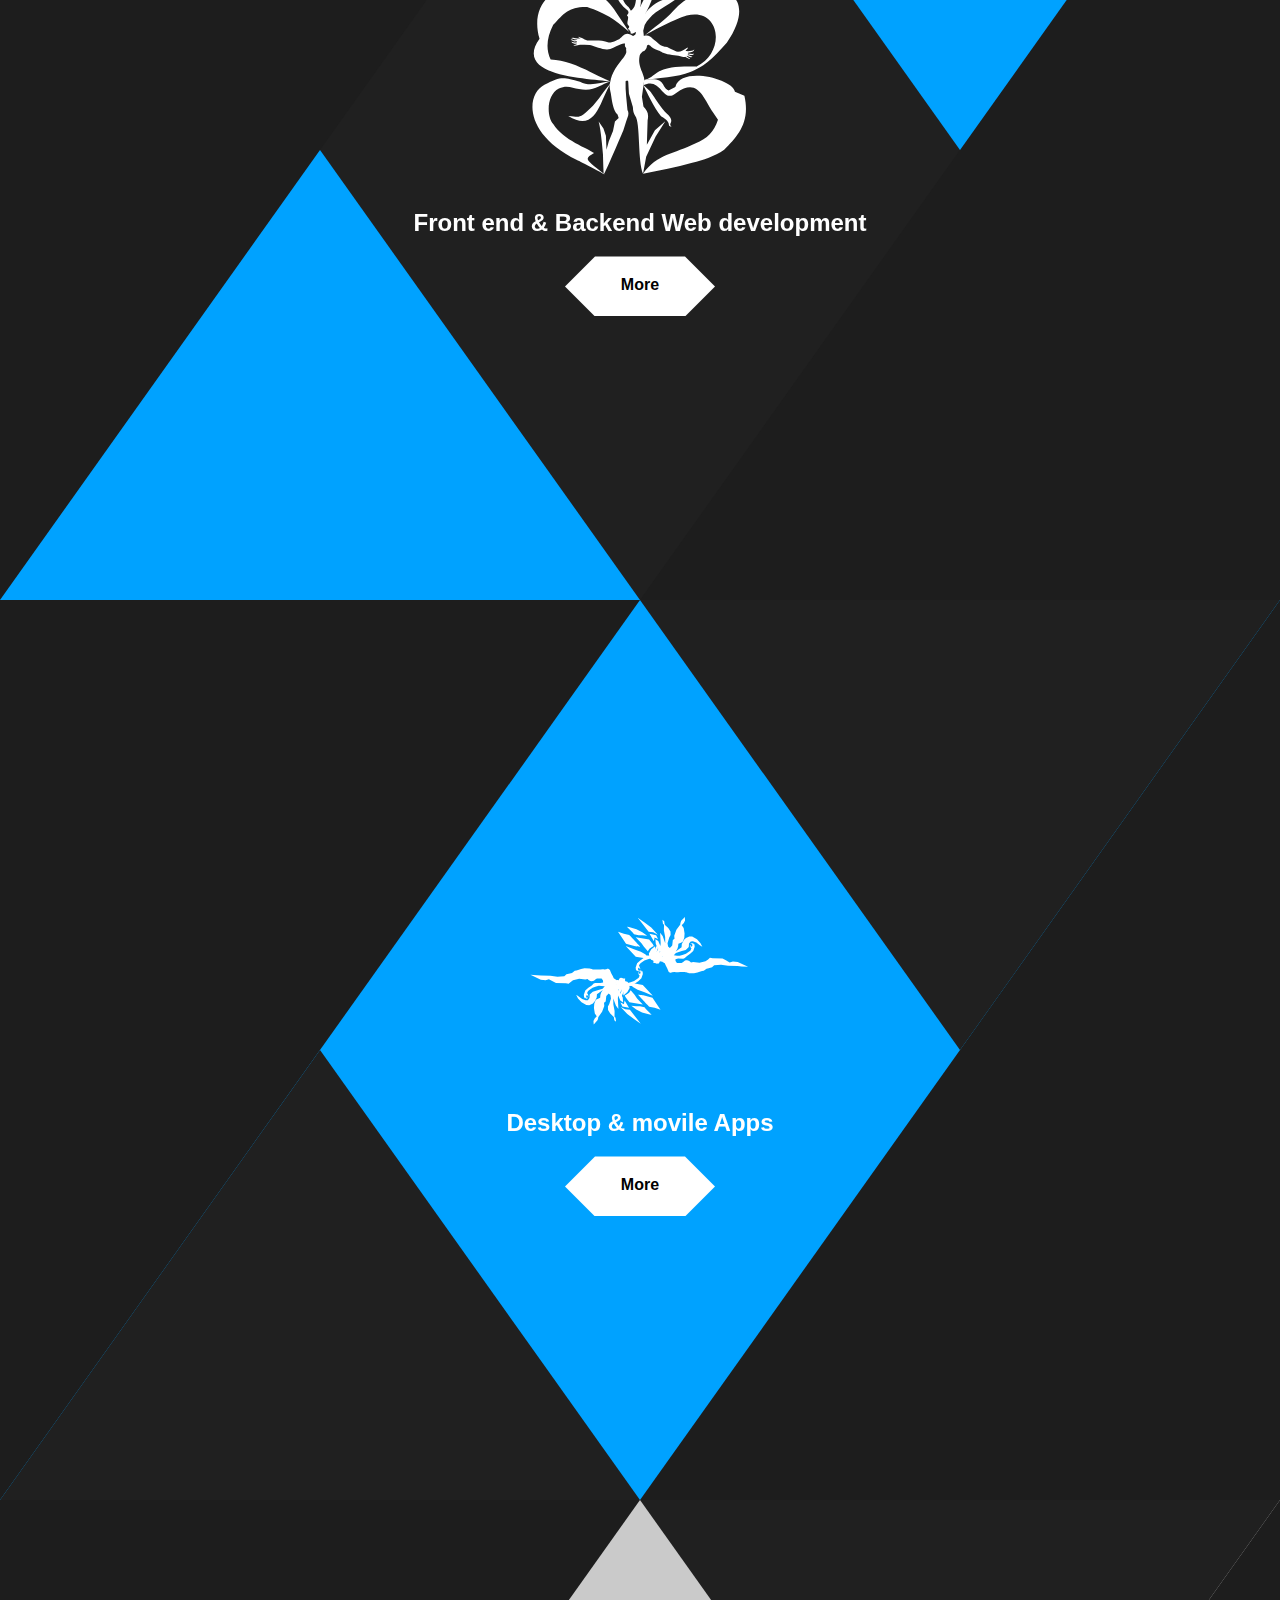
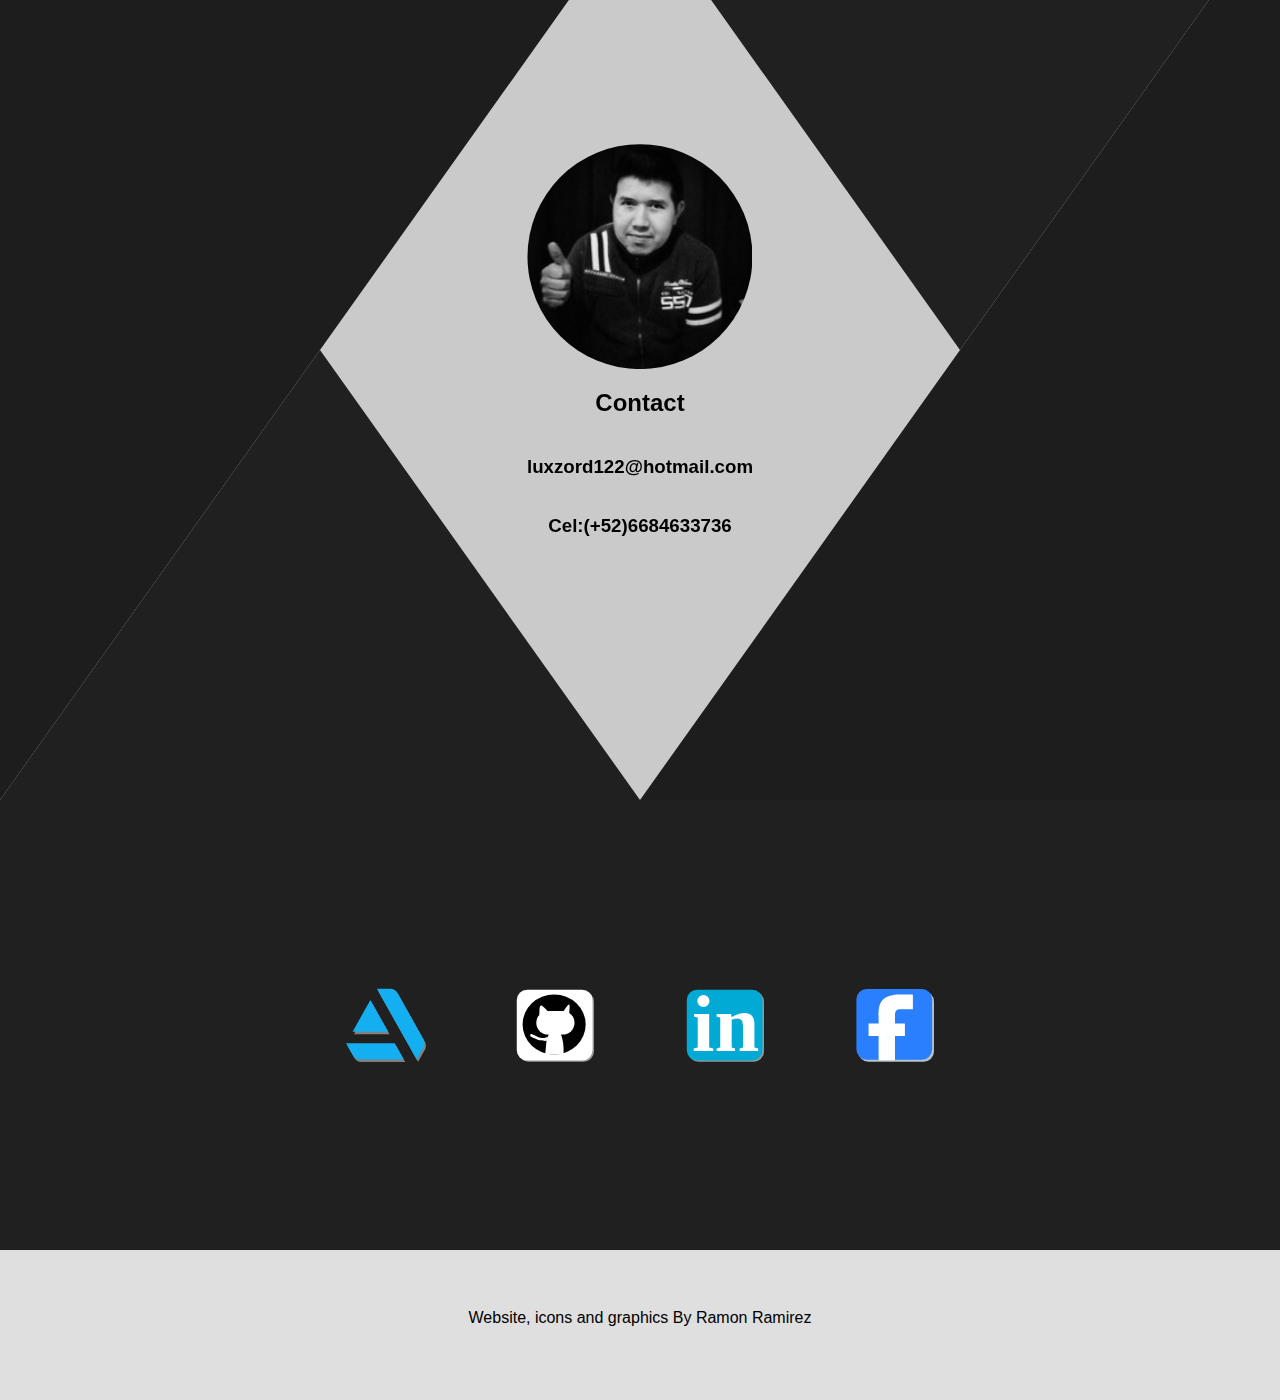
==== commit c04a8e22: "ajuste descripcion 1" ====
--- a/index.html
+++ b/index.html
@@ -80,7 +80,7 @@
                 </div>
                 <div class="basicsection blue cliped" id="desing">
                     <img class="zb_logo" src="zb/logos/knifelady.svg" alt="">
-                    <h2>Conceptual Desing & ilustration</h2>
+                    <h2>Conceptual Artist & ilustration</h2>
                     <a class="mybuton white" href="drawworkshop.html">More</a>
                     <div class="volando clip_a black"></div>
                     <div class="volando clip_b black"></div>      
--- a/main.css
+++ b/main.css
@@ -120,6 +120,10 @@
     clip-path: polygon(50% 0%, 100% 0%, 50% 100%, 0% 100%);
 
 }
+.cliped_invert{
+    clip-path: polygon(0 0, 50% 0, 100% 100%, 50% 100%);
+
+}
 .myheader,.foooter, .container,.projects{
     display: flex;
     flex-direction: row;
@@ -244,10 +248,23 @@
     background-color: rgb(19, 147, 197);
     color: white;
 }
+.orange_s{
+    background-color: rgb(238, 123, 16);
+    color: white;
+}
 .gray{
     background-color: rgb(202, 202, 202);
     clip-path: polygon(50% 0%, 100% 0%, 50% 100%, 0% 100%);
 }
+.gray_s{
+    background-color: rgb(202, 202, 202);
+    color: rgb(0, 0, 0);
+}
+.green{
+    background-color: rgb(154, 194, 44);
+    color: rgb(255, 255, 255);
+
+}
 .grey{
     background-color: rgb(24, 24, 24);
     color: rgb(0, 0, 0);
@@ -258,6 +275,14 @@
 }
 .black{
     background-color: rgb(32, 32, 32);
+    color: white;
+}
+.blackalpha{
+    background-color: rgba(253, 253, 253, 0.795);
+    
+}
+.pink{
+    background-color: rgb(224, 9, 74);
     color: white;
 }
 .blue{
@@ -456,7 +481,7 @@
     .gray{
         clip-path: inset(0 0 0 0);
     }
-    .cliped{
+    .cliped, .cliped_invert{
         clip-path: inset(0 0 0 0);
 
     }
@@ -540,7 +565,7 @@
     .gray{
         clip-path: inset(0 0 0 0);
     }
-    .cliped{
+    .cliped,.cliped_invert{
         clip-path: inset(0 0 0 0);
 
     }
@@ -640,7 +665,7 @@
         position: absolute;
         left: -50%;
     }
-    .cliped{
+    .cliped,.cliped_invert{
         clip-path: inset(0 0 0 0);
 
     }
--- a/zb_cards.css
+++ b/zb_cards.css
@@ -45,31 +45,76 @@
     height: 25vh;
     width: 25vh;
 }
+.zb_logo_50{
+    height: 15vh;
+    width: 15vh;
+}
 .zb_image{
     height: 80vh;
     width: auto;
 
 }
+.zb_image_half{
+    height: 60%;
+    width: auto;
+
+}
+.midle_50{
+    display: flex;
+    flex-direction: column;
+    justify-content: center;
+    text-align: center;
+    align-items: center;
+    height: 100%;
+    width: 50%;
+    overflow: hidden;
+}
 .mybuton{
-    height:60px;
     width: 150px;
-    border-radius: 25px;
-    box-shadow: 10px;
+    height:60px;    
+    line-height: 3.6em;
+    font-size: 1em;
+    cursor: pointer;
+    font-weight: bold;    
+    clip-path: polygon(80% 0, 100% 50%, 80% 100%, 20% 100%, 0% 50%, 20% 0%);
+    margin-bottom: 20px;
+    transition: 0.25s;
+}
+.mybuton:hover{
+    transform: scale(1.1);
+    transition: 0.25s;
+}
+.widebutton{
+    height:60px;    
     line-height: 3.6em;
     font-size: 1em;
     cursor: pointer;
     font-weight: bold;
     transition: 0.25s;
-    margin-bottom: 20px;
+    
 
 }
-.mybuton:hover{
-    transform: scale(1.1);
-    transition: 0.25s;
-    
-
+.widebutton{
+    width: 100%;
+}
+.backoscure{
+    color: white;
+    background-color: rgba(255, 255, 255, 0);
+    transition: 0.5s;
 
 }
+.backligth{
+    color: rgb(0, 0, 0);
+    background-color: rgba(255, 255, 255, 0);
+    transition: 0.5s;
+
+}
+.backligth:hover,.backoscure:hover{
+    color: black;
+    background-color: white;
+    transition: 0.25s;
+}
+
 .gradient_blue{
     color: white;
     background: rgb(0,181,255);
@@ -97,6 +142,11 @@
         height: 60vh;
     
     }
+    .midle_50{
+        width: 100%;
+        height: 70vh;
+    
+    }
     .midle_img{
         width: 100%;
         height: 60vh;
